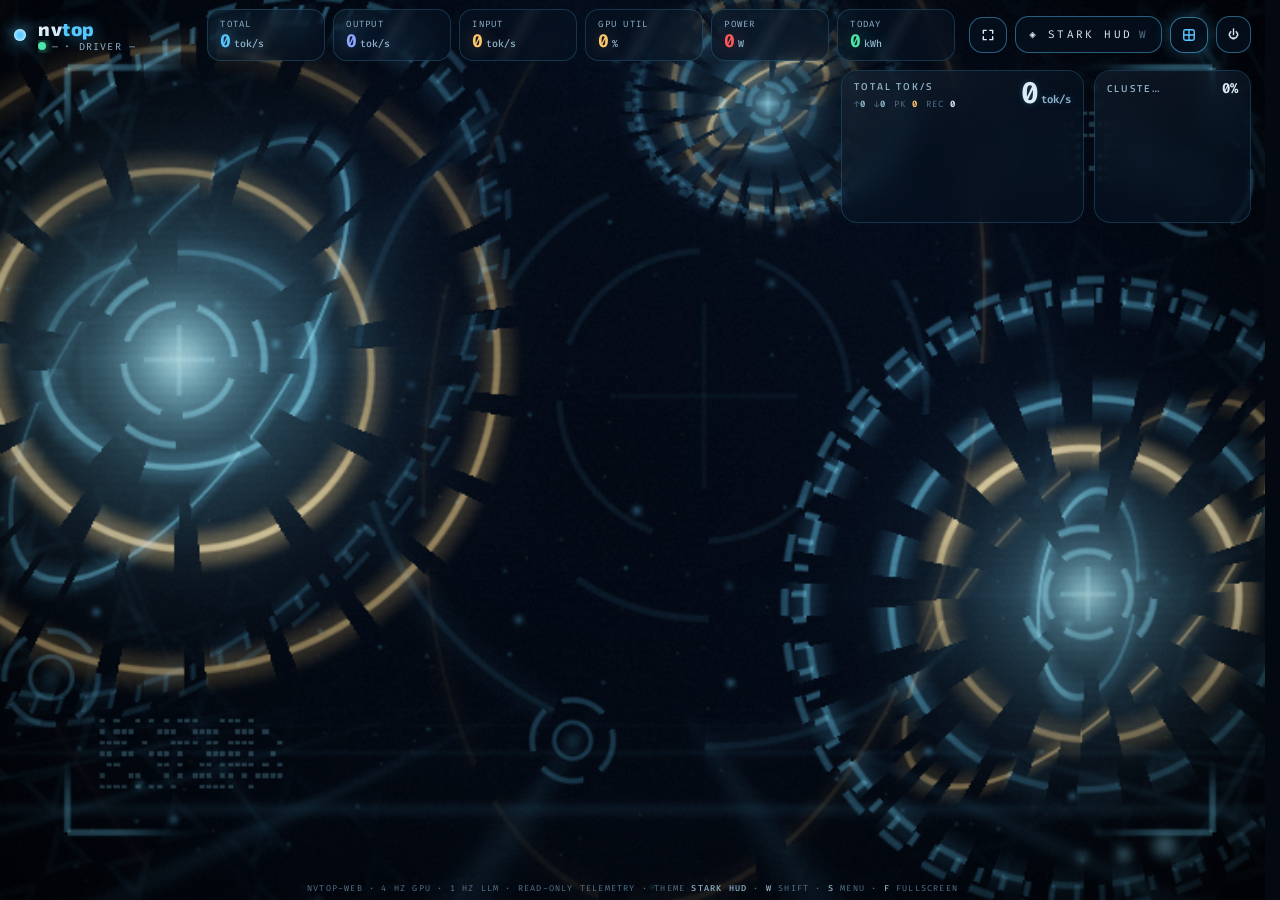
==== static/index.html @ 11453343 "nvtop-web v2.1.1 — animated GPU + LLM telemetry dashboard Fit layout (viewport grid, container-query" ====
<!doctype html>
<html lang="en">
<head>
<meta charset="utf-8" />
<meta name="viewport" content="width=device-width, initial-scale=1, viewport-fit=cover" />
<meta name="theme-color" content="#030811" />
<meta name="mobile-web-app-capable" content="yes" />
<link rel="manifest" href="/static/manifest.webmanifest" crossorigin="use-credentials" />
<title>nvtop</title>
<link rel="icon" href="data:image/svg+xml,<svg xmlns='http://www.w3.org/2000/svg' viewBox='0 0 100 100'><text y='.9em' font-size='90'>◈</text></svg>">
<link rel="preconnect" href="https://fonts.googleapis.com">
<link rel="preconnect" href="https://fonts.gstatic.com" crossorigin>
<link href="https://fonts.googleapis.com/css2?family=JetBrains+Mono:wght@400;500;700&family=Inter:wght@400;500;700;800&display=swap" rel="stylesheet">
<style>
:root{
  color-scheme:dark;
  --accent:#57c8ff;
  --accent2:#ffc96b;
  --accent-rgb:87,200,255;
  --accent2-rgb:255,201,107;
  --void:#030811;
  --panel:rgba(8,16,30,.55);
  --line:rgba(255,255,255,.08);
  --line-strong:rgba(255,255,255,.18);
  --text:#e8f2fa;
  --muted:#8a99a8;
  --faint:#51606e;
  --good:#48f5a7;
  --good-rgb:72,245,167;
  --warn:#ffb84d;
  --warn-rgb:255,184,77;
  --crit:#ff4d68;
  --crit-rgb:255,77,104;
  --info:#57c8ff;
  --info-rgb:87,200,255;
  --radius:16px;
  --glow:1;
  --font-display:'Inter',system-ui,sans-serif;
  --font-head:'Inter',system-ui,sans-serif;
  --font-mono:'JetBrains Mono',ui-monospace,Menlo,Consolas,monospace;
  --mono:var(--font-mono);
  --sans:var(--font-head);
}
*{box-sizing:border-box}
html{scrollbar-gutter:stable}
html,body{margin:0;padding:0;background:var(--void);color:var(--text);font-family:var(--sans);min-height:100vh}
body{overflow-x:hidden;transition:background-color .8s ease}
/* ── wallpaper engine layers ── */
#wp-a,#wp-b{position:fixed;inset:0;width:100vw;height:100vh;z-index:0;opacity:0;transition:opacity 1.15s ease;background:var(--void)}
.vig{position:fixed;inset:0;z-index:1;pointer-events:none;
  background:radial-gradient(ellipse at 50% 38%,transparent 30%,rgba(0,0,0,.28) 78%,rgba(0,0,0,.55) 100%)}
body.theme-light .vig{background:radial-gradient(ellipse at 50% 38%,transparent 40%,rgba(255,255,255,.12) 80%,rgba(190,205,212,.30) 100%)}
#shift-sweep{position:fixed;inset:0;z-index:90;pointer-events:none;opacity:0;
  background:linear-gradient(100deg,transparent 20%,rgba(var(--accent-rgb),.16) 46%,rgba(var(--accent2-rgb),.20) 52%,transparent 78%);
  transform:translateX(-100%)}
#shift-sweep.go{animation:sweep .95s cubic-bezier(.6,.05,.25,1) both}
@keyframes sweep{from{opacity:1;transform:translateX(-100%)}to{opacity:1;transform:translateX(100%)}}
#wp-toast{position:fixed;left:50%;top:38%;transform:translate(-50%,-50%);z-index:95;pointer-events:none;
  text-align:center;opacity:0;font-family:var(--font-display)}
#wp-toast .t1{font-size:clamp(28px,4.6vw,58px);font-weight:800;letter-spacing:.18em;color:var(--text);
  text-shadow:0 0 30px rgba(var(--accent-rgb),calc(.75*var(--glow))),0 0 4px rgba(var(--accent-rgb),.9)}
#wp-toast .t2{font-family:var(--font-mono);font-size:12px;letter-spacing:.5em;color:var(--muted);margin-top:8px;text-transform:uppercase}
#wp-toast.show{animation:toastin 1.9s cubic-bezier(.2,.8,.25,1) both}
@keyframes toastin{0%{opacity:0;transform:translate(-50%,-50%) scale(.9);filter:blur(8px)}
  12%{opacity:1;transform:translate(-50%,-50%) scale(1.02);filter:blur(0)}
  22%{transform:translate(-50%,-50%) scale(1)}78%{opacity:1}100%{opacity:0;filter:blur(6px)}}

/* ── event ticker ── */
#ev-feed{position:fixed;right:max(14px,env(safe-area-inset-right));bottom:44px;z-index:94;width:min(370px,calc(100vw - 28px));display:flex;flex-direction:column;gap:8px;pointer-events:none}
.ev{display:flex;align-items:baseline;gap:10px;padding:9px 12px;border-radius:calc(var(--radius)*.6);
  background:linear-gradient(rgba(0,0,0,.30),rgba(0,0,0,.30)),var(--panel);border:1px solid var(--line);border-left:3px solid var(--info);
  backdrop-filter:blur(18px) saturate(1.25);font-family:var(--font-mono);font-size:11px;
  letter-spacing:.05em;color:var(--text);box-shadow:0 10px 30px rgba(0,0,0,.35);
  opacity:0;transform:translateX(30px)}
body.theme-light .ev{background:var(--panel)}
.ev.in{opacity:1;transform:none;transition:opacity .3s ease,transform .38s cubic-bezier(.2,.9,.3,1.12)}
.ev.out{opacity:0;transform:translateY(-8px);transition:opacity .45s ease,transform .45s ease}
.ev .ic{flex:none;width:15px;text-align:center}
.ev .tx{flex:1;min-width:0;overflow:hidden;text-overflow:ellipsis;white-space:nowrap}
.ev .ts{flex:none;color:var(--faint);font-size:9px;letter-spacing:.1em}
.ev.good{border-left-color:var(--good)} .ev.good .ic{color:var(--good)}
.ev.info{border-left-color:var(--info)} .ev.info .ic{color:var(--info)}
.ev.warn{border-left-color:var(--warn)} .ev.warn .ic{color:var(--warn)}
.ev.crit{border-left-color:var(--crit);animation:evcrit .9s ease-in-out 2} .ev.crit .ic{color:var(--crit)}
@keyframes evcrit{0%,100%{box-shadow:0 10px 30px rgba(0,0,0,.35)}50%{box-shadow:0 10px 30px rgba(0,0,0,.35),0 0 26px rgba(var(--crit-rgb),.45)}}
@media(max-width:760px){#ev-feed{display:none}}

/* ── theme menu ── */
#theme-menu{position:fixed;top:64px;right:max(14px,env(safe-area-inset-right));z-index:96;width:min(320px,calc(100vw - 24px));max-height:72vh;overflow:auto;
  background:var(--panel);border:1px solid var(--line-strong);border-radius:var(--radius);
  backdrop-filter:blur(22px) saturate(1.3);padding:12px;display:none;
  box-shadow:0 20px 60px rgba(0,0,0,.5),0 0 40px rgba(var(--accent-rgb),calc(.12*var(--glow)))}
#theme-menu.open{display:block;animation:menuin .28s cubic-bezier(.2,.9,.3,1.15) both}
@keyframes menuin{from{opacity:0;transform:translateY(-10px) scale(.97)}to{opacity:1;transform:none}}
#theme-menu .tm-title{font-family:var(--font-mono);font-size:10px;letter-spacing:.4em;color:var(--muted);
  text-transform:uppercase;padding:4px 8px 10px;border-bottom:1px solid var(--line);margin-bottom:8px}
.tm-item{display:flex;align-items:center;gap:12px;padding:9px 10px;border-radius:calc(var(--radius)*.6);
  cursor:pointer;border:1px solid transparent;transition:all .2s}
.tm-item:hover{background:rgba(var(--accent-rgb),.08);border-color:var(--line)}
.tm-item.on{background:rgba(var(--accent-rgb),.13);border-color:rgba(var(--accent-rgb),.4)}
.tm-item .sw{width:22px;height:22px;border-radius:6px;flex:none;box-shadow:0 0 12px currentColor;border:1px solid rgba(255,255,255,.25)}
.tm-item .nm{font-family:var(--font-head);font-weight:700;font-size:13px;letter-spacing:.06em}
.tm-item .tg{font-family:var(--font-mono);font-size:9px;color:var(--muted);letter-spacing:.08em;margin-top:2px;text-transform:uppercase}
.tm-item .key{margin-left:auto;font-family:var(--font-mono);font-size:9px;color:var(--faint)}

.wrap{position:relative;z-index:5;max-width:1640px;margin:0 auto;
  padding:16px max(clamp(10px,2.4vw,26px),env(safe-area-inset-right)) 64px max(clamp(10px,2.4vw,26px),env(safe-area-inset-left))}
/* Header is a 3-column grid, never a wrapping flex row: the brand column
   absorbs all slack (its hostline ellipsizes) so the KPI tiles and buttons
   stay on one line no matter how wide the live values get. */
header.top{display:grid;grid-template-columns:minmax(0,1fr) auto auto;grid-template-areas:"brand kpis btns";
  align-items:center;gap:10px 14px;margin-bottom:14px}
.brand{grid-area:brand;display:flex;align-items:center;gap:12px;min-width:0}
.brand .dot{width:12px;height:12px;border-radius:50%;background:var(--accent);box-shadow:0 0 18px var(--accent),0 0 4px #fff inset;animation:pulse 1.6s infinite;flex:none}
@keyframes pulse{0%,100%{transform:scale(1);opacity:1}50%{transform:scale(1.25);opacity:.7}}
.brand h1{margin:0;font-size:19px;letter-spacing:.5px;font-weight:800;font-family:var(--font-display);white-space:nowrap}
.brand h1 span{color:var(--accent);text-shadow:0 0 16px rgba(var(--accent-rgb),calc(.6*var(--glow)))}
.brand h1 .hostname{color:var(--text);text-shadow:none;font-weight:800}
.brand h1 .hostname:not(:empty)::before{content:" · "}
/* Hostline segments are flex items in a one-line-high wrapping row: when the
   brand column gets tight, trailing segments wrap out of view whole instead
   of an ellipsis chopping the timestamp mid-digit. */
.brand .sub{font-family:var(--mono);font-size:10px;color:var(--muted);letter-spacing:1.2px;text-transform:uppercase;
  display:flex;flex-wrap:wrap;align-items:center;column-gap:5px;line-height:1.3;max-height:1.3em;overflow:hidden}
.brand .sub .live-dot{margin-right:1px}
#hostline{display:contents}
#hostline span{flex:none;white-space:nowrap}
.hdr-btns{grid-area:btns;display:flex;align-items:center;gap:8px}
.kpis{grid-area:kpis;display:flex;gap:8px;flex-wrap:wrap;justify-content:flex-end;min-width:0}
.kpi{
  background:var(--panel);border:1px solid var(--line);border-radius:calc(var(--radius)*.85);padding:8px 12px;flex:none;
  backdrop-filter:blur(14px);position:relative;overflow:hidden;
  transition:background-color .7s,border-color .7s
}
.kpi::after{content:"";position:absolute;inset:0;background:linear-gradient(120deg,transparent 40%,rgba(255,255,255,.05) 50%,transparent 60%);
  animation:shine 5s linear infinite;will-change:transform;pointer-events:none}
@keyframes shine{from{transform:translate3d(100%,0,0)}to{transform:translate3d(-100%,0,0)}}
.kpi .lbl{font-family:var(--mono);font-size:9px;letter-spacing:1.3px;color:var(--muted);text-transform:uppercase;white-space:nowrap}
.kpi .val{font-family:var(--mono);font-size:18px;font-weight:700;line-height:1.1;margin-top:2px;transition:color .7s;
  white-space:nowrap;font-variant-numeric:tabular-nums;transform-origin:left center}
/* Invisible sizer holding the widest value fmt() can emit ("888.8" + unit):
   the tile's width comes from it, so live digits never resize the tile. */
.kpi .val.sz{visibility:hidden;height:0;margin:0;overflow:hidden;padding-right:4px;pointer-events:none}
.kpi .unit{font-size:10px;color:var(--muted);margin-left:3px;font-weight:500}
.kpi.c-accent .val{color:var(--accent);text-shadow:0 0 18px rgba(var(--accent-rgb),calc(.4*var(--glow)))}
.kpi.c-accent2 .val{color:var(--accent2);text-shadow:0 0 18px rgba(var(--accent2-rgb),calc(.4*var(--glow)))}
.kpi.c-info .val{color:var(--info);text-shadow:0 0 18px rgba(var(--info-rgb),calc(.35*var(--glow)))}
.kpi.c-warn .val{color:var(--warn);text-shadow:0 0 18px rgba(var(--warn-rgb),calc(.35*var(--glow)))}
.kpi.c-crit .val{color:var(--crit);text-shadow:0 0 18px rgba(var(--crit-rgb),calc(.35*var(--glow)))}
.kpi.c-good .val{color:var(--good);text-shadow:0 0 18px rgba(var(--good-rgb),calc(.35*var(--glow)))}
.kpi.bump .val{animation:bump .45s cubic-bezier(.2,.9,.3,1.4)}
@keyframes bump{0%{transform:scale(1)}35%{transform:scale(1.06)}100%{transform:scale(1)}}

.btn{
  font-family:var(--font-mono);font-size:11px;letter-spacing:.22em;text-transform:uppercase;
  color:var(--text);background:var(--panel);border:1px solid var(--line-strong);border-radius:calc(var(--radius)*.85);
  padding:10px 13px;cursor:pointer;backdrop-filter:blur(14px);transition:all .25s;user-select:none;white-space:nowrap;
  touch-action:manipulation;-webkit-tap-highlight-color:transparent
}
.btn:hover{border-color:rgba(var(--accent-rgb),.6);color:var(--accent);
  box-shadow:0 0 24px rgba(var(--accent-rgb),calc(.25*var(--glow)));transform:translateY(-1px)}
.btn:active{transform:scale(.97)}
.btn .k{color:var(--faint);margin-left:6px}
.btn.icon{padding:10px 11px;letter-spacing:0}
.btn.icon svg{display:block}
.btn.on{color:var(--accent);border-color:rgba(var(--accent-rgb),.55);box-shadow:0 0 18px rgba(var(--accent-rgb),calc(.3*var(--glow)))}

.panel{background:var(--panel);border:1px solid var(--line);border-radius:var(--radius);backdrop-filter:blur(14px);position:relative;overflow:hidden;
  transition:background-color .7s,border-color .7s,border-radius .5s}
.panel::before{content:"";position:absolute;inset:0;border-radius:var(--radius);pointer-events:none;background:linear-gradient(160deg,rgba(255,255,255,.04),transparent 50%)}

.section-title{display:flex;align-items:center;gap:9px;font-family:var(--font-head);font-size:10px;letter-spacing:2px;color:var(--muted);text-transform:uppercase;margin:0 0 8px 0;font-weight:600}
.section-title::before{content:"";width:6px;height:6px;border-radius:50%;background:var(--accent);box-shadow:0 0 10px var(--accent)}
/* flow mode: the deck is transparent to layout (charts, title, models stack as before) */
.deck{display:contents}

.models-grid{display:grid;grid-template-columns:repeat(auto-fit,minmax(min(380px,100%),1fr));gap:12px;margin-bottom:14px}
.models-grid:not(.ready){min-height:300px}
.model-card{padding:13px 15px 11px;position:relative;transition:transform .25s ease}
.model-card:hover{transform:translateY(-2px)}
.model-card .head{display:flex;align-items:flex-start;justify-content:space-between;gap:10px}
.model-card .ident{display:flex;gap:10px;align-items:center;min-width:0}
.model-card .crest{flex:none;width:38px;height:38px;border-radius:calc(var(--radius)*.7);display:flex;align-items:center;justify-content:center;
  font-family:var(--font-display);font-weight:800;font-size:19px;color:var(--accent);
  background:radial-gradient(circle at 32% 28%,rgba(var(--accent-rgb),.30),rgba(var(--accent-rgb),.05) 72%);
  border:1px solid rgba(var(--accent-rgb),.45);text-shadow:0 0 10px rgba(var(--accent-rgb),.9);
  box-shadow:0 0 20px rgba(var(--accent-rgb),calc(.25*var(--glow))),inset 0 0 14px rgba(var(--accent-rgb),.12)}
.model-card.healthy .crest{animation:crestbreathe 3.4s ease-in-out infinite}
@keyframes crestbreathe{0%,100%{box-shadow:0 0 14px rgba(var(--accent-rgb),calc(.18*var(--glow))),inset 0 0 12px rgba(var(--accent-rgb),.10)}
  50%{box-shadow:0 0 26px rgba(var(--accent-rgb),calc(.4*var(--glow))),inset 0 0 18px rgba(var(--accent-rgb),.2)}}
.model-card .ident-tx{min-width:0}
.model-card .name{font-weight:800;font-size:15.5px;font-family:var(--font-head);line-height:1.15;overflow:hidden;text-overflow:ellipsis;white-space:nowrap}
.model-card .lineage{font-family:var(--mono);font-size:9.5px;color:var(--muted);letter-spacing:.8px;margin-top:3px;text-transform:uppercase;
  overflow:hidden;text-overflow:ellipsis;white-space:nowrap}
.model-card .lineage b{color:var(--accent);font-weight:700}
.model-card .lineage i{color:var(--faint);font-style:normal}
.model-card .head-right{display:flex;flex-direction:column;align-items:flex-end;gap:6px;flex:0 1 auto;min-width:0;max-width:55%}
.model-card .status{display:flex;align-items:center;gap:6px;font-family:var(--mono);font-size:10px;letter-spacing:1.2px;text-transform:uppercase}
.model-card .status .blip{width:8px;height:8px;border-radius:50%;background:var(--crit);box-shadow:0 0 8px var(--crit)}
.model-card.healthy .status .blip{background:var(--good);box-shadow:0 0 10px var(--good);animation:pulse 1.4s infinite}
.engine-badge{font-family:var(--mono);font-size:9px;letter-spacing:1px;padding:3px 9px;border-radius:999px;white-space:nowrap;
  max-width:100%;overflow:hidden;text-overflow:ellipsis;
  color:var(--accent2);border:1px solid rgba(var(--accent2-rgb),.4);background:rgba(var(--accent2-rgb),.07);text-transform:uppercase}
.model-card .role{font-family:var(--mono);font-size:9.5px;color:var(--muted);letter-spacing:1px;text-transform:uppercase;margin:5px 0 7px}
.model-card .meta{display:contents}
.model-card .blurb{font-size:11px;line-height:1.45;color:var(--text);opacity:.85;font-style:italic;margin:0 0 8px;
  border-left:2px solid rgba(var(--accent-rgb),.4);padding-left:10px}
.model-card .blurb .src{display:-webkit-box;-webkit-line-clamp:2;-webkit-box-orient:vertical;overflow:hidden;
  color:var(--muted);font-style:normal;font-size:10.5px;line-height:1.4;margin-top:3px}
.model-card .served{font-family:var(--mono);font-size:10.5px;color:var(--muted);margin-bottom:7px;display:flex;flex-wrap:wrap;gap:5px}
.model-card .served .tag{padding:2px 7px;border-radius:calc(var(--radius)*.4);background:rgba(255,255,255,.05);border:1px solid var(--line)}
.specs{display:grid;grid-template-columns:repeat(auto-fill,minmax(92px,1fr));gap:6px;margin-bottom:8px}
.spec{background:rgba(255,255,255,.03);border:1px solid var(--line);border-radius:calc(var(--radius)*.5);padding:7px 9px 6px;min-width:0;
  position:relative;overflow:hidden;transition:border-color .5s}
body.theme-light .spec{background:rgba(255,255,255,.4)}
.spec::after{content:"";position:absolute;inset:0;background:linear-gradient(115deg,transparent 42%,rgba(var(--accent-rgb),.06) 50%,transparent 58%);
  animation:shine 7s linear infinite;will-change:transform;pointer-events:none}
.spec .v{font-family:var(--mono);font-size:13px;font-weight:700;color:var(--text);white-space:nowrap;overflow:hidden;text-overflow:ellipsis}
.spec .v b{color:var(--accent);font-weight:700;text-shadow:0 0 12px rgba(var(--accent-rgb),calc(.4*var(--glow)))}
.spec .l{font-family:var(--mono);font-size:8.5px;color:var(--muted);letter-spacing:1px;text-transform:uppercase;margin-top:2px;
  white-space:nowrap;overflow:hidden;text-overflow:ellipsis}
.spec.live{border-color:rgba(var(--accent-rgb),.22)}
.spec.live .v{color:var(--accent)}
.model-card .stats{display:grid;grid-template-columns:repeat(6,minmax(0,1fr));gap:6px}
.model-card .stat .v{font-family:var(--mono);font-size:15px;font-weight:700;white-space:nowrap;overflow:hidden;text-overflow:ellipsis}
.model-card .stat .l{font-family:var(--mono);font-size:8px;color:var(--muted);letter-spacing:1px;text-transform:uppercase;white-space:nowrap;overflow:hidden;text-overflow:ellipsis}
.model-card .spark{margin-top:8px;height:28px;display:block;width:100%}
.model-card .accent-bar{position:absolute;left:0;top:0;bottom:0;width:4px;border-radius:var(--radius) 0 0 var(--radius);
  background:linear-gradient(180deg,var(--accent),var(--accent2),var(--accent));background-size:100% 250%;animation:accflow 7s linear infinite}
@keyframes accflow{0%{background-position:0 0}100%{background-position:0 250%}}
.model-card.sniffed .status .blip{background:var(--info);box-shadow:0 0 10px var(--info);animation:pulse 2s infinite}
.model-card.sniffed.loading .status .blip{background:var(--warn);box-shadow:0 0 10px var(--warn);animation:pulse .8s infinite}
.model-card.sniffed.boot-failed .status .blip{background:var(--crit);box-shadow:0 0 10px var(--crit);animation:none}
.model-card.sniffed.boot-failed .status{color:var(--crit)}
.model-card.sniffed.boot-ready .status .blip{background:var(--good);box-shadow:0 0 10px var(--good);animation:pulse 1.4s infinite}
.model-card.sniffed .crest{color:var(--info);border-color:rgba(var(--info-rgb),.45);
  background:radial-gradient(circle at 32% 28%,rgba(var(--info-rgb),.28),rgba(var(--info-rgb),.05) 72%);
  text-shadow:0 0 10px rgba(var(--info-rgb),.9);
  box-shadow:0 0 18px rgba(var(--info-rgb),calc(.22*var(--glow))),inset 0 0 12px rgba(var(--info-rgb),.12)}
.model-card.sniffed .accent-bar{background:linear-gradient(180deg,var(--info),var(--accent),var(--info));background-size:100% 250%;animation:accflow 7s linear infinite}
.model-card.sniffed .engine-badge{color:var(--info);border-color:rgba(var(--info-rgb),.4);background:rgba(var(--info-rgb),.07)}
/* ── model-load progress ── */
.loadprog{margin:2px 0 10px;padding:10px 12px;background:rgba(var(--warn-rgb),.05);
  border:1px solid rgba(var(--warn-rgb),.22);border-radius:calc(var(--radius)*.5)}
.loadprog .stages{display:flex;gap:6px;margin-bottom:9px}
.loadprog .stage{flex:1;text-align:center;font-family:var(--mono);font-size:8.5px;letter-spacing:1.2px;
  text-transform:uppercase;color:var(--faint);padding-top:5px;border-top:2px solid var(--line);
  transition:color .4s,border-color .4s}
.loadprog .stage.done{color:var(--good);border-top-color:var(--good)}
.loadprog .stage.on{color:var(--warn);border-top-color:var(--warn);animation:pulse 1.3s infinite}
.loadprog .bar-row{display:flex;align-items:center;gap:10px;margin-bottom:7px}
.loadprog .track{position:relative;flex:1;height:12px;background:rgba(255,255,255,.05);border-radius:7px;overflow:hidden;border:1px solid var(--line)}
body.theme-light .loadprog .track{background:rgba(0,0,0,.06)}
.loadprog .fill{position:absolute;left:0;top:0;bottom:0;width:0%;border-radius:7px;
  transition:width .8s cubic-bezier(.25,.8,.25,1);background:linear-gradient(90deg,var(--warn),var(--accent2))}
.loadprog .fill::after{content:"";position:absolute;inset:0;background:linear-gradient(90deg,transparent,rgba(255,255,255,.4),transparent);
  animation:slide 1.6s linear infinite;will-change:transform}
.loadprog .fill.indet{width:35%;animation:indet 1.6s ease-in-out infinite}
@keyframes indet{0%{left:0}50%{left:65%}100%{left:0}}
.loadprog .pct{font-family:var(--mono);font-weight:800;font-size:17px;color:var(--warn);min-width:48px;
  text-align:right;text-shadow:0 0 12px rgba(var(--warn-rgb),calc(.5*var(--glow)))}
.loadprog .detail{font-family:var(--mono);font-size:10px;color:var(--muted);letter-spacing:.8px;text-transform:uppercase;margin-bottom:8px}
.loadprog .specs{margin-bottom:0}
/* ── launch sequence ── */
.lp-top{display:flex;align-items:baseline;gap:10px;margin-bottom:8px;min-width:0}
.lp-clock{flex:none;font-family:var(--mono);display:flex;align-items:baseline;gap:8px}
.lp-clock .tp{font-size:17px;font-weight:800;color:var(--warn);letter-spacing:.5px;font-variant-numeric:tabular-nums;text-shadow:0 0 12px rgba(var(--warn-rgb),calc(.5*var(--glow)))}
.lp-clock .eta{font-size:9.5px;color:var(--muted);letter-spacing:1px;text-transform:uppercase;white-space:nowrap}
.model-card.boot-ready .lp-clock .tp{color:var(--good);text-shadow:0 0 12px rgba(var(--good-rgb),calc(.5*var(--glow)))}
.model-card.boot-failed .lp-clock .tp{color:var(--crit);text-shadow:0 0 12px rgba(var(--crit-rgb),calc(.5*var(--glow)))}
.lp-plan{display:flex;flex-wrap:wrap;gap:4px;min-width:0;justify-content:flex-end;flex:1 1 auto;overflow:hidden;max-height:3.4em}
.lp-plan span{font-family:var(--mono);font-size:8.5px;letter-spacing:.8px;text-transform:uppercase;color:var(--muted);padding:2px 7px;border-radius:999px;border:1px solid var(--line);background:rgba(255,255,255,.03);white-space:nowrap}
.lp-plan span b{color:var(--accent2);font-weight:700}
.lp-plan span i{font-style:normal;color:var(--faint);text-transform:none}
.loadprog .stage{position:relative;overflow:hidden}
.loadprog .stage .sn{letter-spacing:1.2px}
.loadprog .stage .sd{font-size:9.5px;color:var(--text);letter-spacing:.3px;margin-top:3px;text-transform:none;font-weight:700;font-variant-numeric:tabular-nums}
.loadprog .stage .sd i{font-style:normal;color:var(--faint);font-weight:500;margin-left:5px;font-size:8.5px}
.loadprog .stage.done .sd{color:var(--good)}
.loadprog .stage.on .sd{color:var(--warn)}
.loadprog .stage.on::before{content:"";position:absolute;left:0;top:-2px;height:2px;width:var(--p,0%);background:var(--accent2);box-shadow:0 0 8px var(--accent2);transition:width .8s ease}
.loadprog .stage.fail{color:var(--crit);border-top-color:var(--crit);animation:none}
.loadprog .stage.fail .sd{color:var(--crit)}
.model-card.boot-failed .loadprog{border-color:rgba(var(--crit-rgb),.4);background:rgba(var(--crit-rgb),.05)}
.model-card.boot-failed .loadprog .fill{background:linear-gradient(90deg,var(--crit),var(--crit))}
.model-card.boot-failed .loadprog .pct{color:var(--crit)}
.model-card.boot-failed .loadprog .detail{color:var(--crit);text-transform:none;letter-spacing:0;font-size:10.5px}
.model-card.boot-ready .loadprog{border-color:rgba(var(--good-rgb),.35);background:rgba(var(--good-rgb),.05)}
.model-card.boot-ready .loadprog .fill{background:linear-gradient(90deg,var(--good),var(--accent))}
.model-card.boot-ready .loadprog .pct{color:var(--good)}
.lp-ranks{display:grid;grid-template-columns:repeat(2,minmax(0,1fr));gap:4px 14px;margin:0 0 8px;font-family:var(--mono)}
.lp-ranks:empty{display:none}
.lp-ranks .rk{display:flex;align-items:center;gap:7px;font-size:9.5px}
.lp-ranks .rn{color:var(--muted);letter-spacing:1px;flex:none;width:18px}
.lp-ranks .rt{flex:1;height:6px;border-radius:4px;background:rgba(255,255,255,.06);border:1px solid var(--line);overflow:hidden;position:relative}
.lp-ranks .rf{position:absolute;left:0;top:0;bottom:0;background:linear-gradient(90deg,var(--info),var(--accent2));transition:width .6s ease;border-radius:4px}
.lp-ranks .rv{flex:none;color:var(--text);font-weight:700;font-variant-numeric:tabular-nums}
.lp-ranks .rv i{font-style:normal;color:var(--faint);font-weight:500}
.lp-warm{display:flex;flex-wrap:wrap;gap:4px 6px;margin:0 0 8px}
.lp-warm:empty{display:none}
.lp-warm .wk{display:inline-flex;align-items:center;gap:5px;font-family:var(--mono);font-size:9px;letter-spacing:.6px;color:var(--faint);padding:2px 8px 2px 6px;border-radius:999px;border:1px solid var(--line);white-space:nowrap}
.lp-warm .wk em{font-style:normal;width:10px;text-align:center}
.lp-warm .wk.ok{color:var(--text);border-color:rgba(var(--good-rgb),.35)} .lp-warm .wk.ok em{color:var(--good)}
.lp-warm .wk.on{color:var(--warn);border-color:rgba(var(--warn-rgb),.4)} .lp-warm .wk.on em{animation:spin 1.1s linear infinite;display:inline-block}
.lp-warm .wk.warn{color:var(--warn)} .lp-warm .wk.err{color:var(--crit);border-color:rgba(var(--crit-rgb),.4)}
@keyframes spin{to{transform:rotate(360deg)}}
.lp-log{margin-top:8px;font-family:var(--mono);font-size:9.5px;line-height:1.5;border-top:1px solid var(--line);padding-top:6px}
.lp-log:empty{display:none}
.lp-log .ln{display:flex;gap:8px;min-width:0;color:var(--muted)}
.lp-log .lt{flex:none;color:var(--faint)}
.lp-log .lv{flex:none;width:30px;color:var(--faint);letter-spacing:.5px}
.lp-log .lg{flex:none;color:var(--faint);max-width:110px;overflow:hidden;text-overflow:ellipsis}
.lp-log .lm{flex:1;min-width:0;overflow:hidden;text-overflow:ellipsis;white-space:nowrap;color:var(--text);opacity:.85}
.lp-log .ln.WARNING .lv{color:var(--warn)} .lp-log .ln.ERROR .lv,.lp-log .ln.CRITICAL .lv{color:var(--crit)} .lp-log .ln.ERROR .lm{color:var(--crit);opacity:1}
.lp-log .ln:last-child .lm{opacity:1}
.gpu-grid:not(.ready){min-height:420px}
.gpu-grid{display:grid;grid-template-columns:repeat(auto-fit,minmax(min(720px,100%),1fr));gap:12px}
/* ── GPU card ──
   .gc is one grid: id / tags / gauges / meters / procs placed by named areas, so
   container queries can re-arrange the card without touching the DOM. Every
   size inside is em off --fs; --sp is the speedo height (thermo = 1.12×). */
.gpu-card{padding:0;display:block;content-visibility:auto;contain-intrinsic-size:auto 380px}
.gc{--fs:11px;--pad:12px;--gap:10px;--sp:13em;--headH:2.6em;
  font-size:var(--fs);height:100%;padding:var(--pad) calc(var(--pad) + 2px);min-height:0;position:relative;
  display:grid;gap:var(--gap) calc(var(--gap)*1.4);
  grid-template-columns:auto minmax(0,1fr);grid-template-rows:auto minmax(0,1fr) auto;
  grid-template-areas:"id tags" "gauges right" "procs procs"}
.gc .head{display:contents}
.gpu-id{grid-area:id;display:flex;align-items:center;gap:.8em;min-width:0;min-height:var(--headH)}
.gpu-id .num{font-family:var(--font-display);font-size:2.2em;font-weight:800;color:var(--accent);text-shadow:0 0 18px rgba(var(--accent-rgb),calc(.4*var(--glow)));line-height:1}
.gpu-id .meta{display:flex;flex-direction:column;gap:.15em;min-width:0}
.gpu-id .name{font-weight:700;font-size:1.15em;font-family:var(--font-head);white-space:nowrap;overflow:hidden;text-overflow:ellipsis}
.gpu-id .sub{font-family:var(--mono);font-size:.8em;color:var(--muted);letter-spacing:.5px;text-transform:uppercase;overflow:hidden;text-overflow:ellipsis;white-space:nowrap}
.gc .tags{grid-area:tags;display:flex;align-items:center;align-self:center;justify-content:safe flex-end;gap:.35em .45em;min-width:0;overflow:hidden;flex-wrap:wrap}
/* in the tall layout the tags share the auto column with the gauges: width:0 + min-width:100% keeps
   the wrapped chip row from inflating that column (it lays out at the track width instead) */
.gc .tags>*{flex:none}
@media(max-width:980px){
  body:not(.fit) .gc{grid-template-columns:minmax(0,1fr);grid-template-rows:auto auto auto auto auto;grid-template-areas:"id" "tags" "gauges" "right" "procs"}
  body:not(.fit) .gc .tags{justify-content:center}
}

/* ── util speedo gauge ── */
.gauges{grid-area:gauges;display:flex;align-items:center;justify-content:center;gap:.5em;min-width:0;align-self:center}
.speedo{position:relative;flex:none;height:var(--sp);aspect-ratio:220/156}
.speedo svg{width:100%;height:100%;display:block;overflow:visible}
.speedo .sp-track{fill:none;stroke:rgba(255,255,255,.07);stroke-width:10;stroke-linecap:round}
body.theme-light .speedo .sp-track{stroke:rgba(0,0,0,.09)}
.speedo .sp-danger{fill:none;stroke:rgba(var(--crit-rgb),.30);stroke-width:10;stroke-linecap:round}
.speedo .sp-fill{fill:none;stroke-width:10;stroke-linecap:round;
  filter:drop-shadow(0 0 8px rgba(var(--accent-rgb),calc(.45*var(--glow))));
  transition:stroke-dashoffset .25s cubic-bezier(.25,.8,.25,1),stroke .4s}
.speedo .stick{stroke:var(--faint);stroke-width:1.1}
.speedo .stick.maj{stroke:var(--muted);stroke-width:1.6}
.speedo .slab{fill:var(--muted);font-family:var(--mono);font-size:8px;letter-spacing:.5px}
.speedo .sp-needle{fill:var(--text);filter:drop-shadow(0 0 6px rgba(var(--accent-rgb),calc(.6*var(--glow))));
  transform-box:view-box;transform-origin:110px 92px;transition:transform .28s cubic-bezier(.3,.9,.4,1.15)}
.speedo .sp-hub{fill:var(--accent);stroke:rgba(255,255,255,.5);stroke-width:1.5;filter:drop-shadow(0 0 8px rgba(var(--accent-rgb),.8));transition:fill .4s}
.speedo .sp-tip{fill:#fff;filter:drop-shadow(0 0 7px rgba(var(--accent-rgb),.9))}
.speedo .sp-peak{stroke:var(--accent2);stroke-width:2;opacity:.85;transform-box:view-box;transform-origin:110px 92px;transition:transform .4s}
.speedo .sp-big{fill:var(--text);font-family:var(--mono);font-size:27px;font-weight:800;letter-spacing:-1px;transition:fill .4s}
.speedo .sp-lbl{fill:var(--muted);font-family:var(--mono);font-size:8px;letter-spacing:2.5px;text-transform:uppercase}
.speedo.hotu .sp-big{fill:var(--warn)}
.speedo.critu .sp-big{fill:var(--crit)}
.speedo.critu .sp-hub{fill:var(--crit)}

/* ── thermometer ── */
.thermo{position:relative;flex:none;text-align:center;display:flex;flex-direction:column;align-items:center}
.thermo svg{height:calc(var(--sp)*1.12);aspect-ratio:62/206;width:auto;display:block;overflow:visible;transition:filter .8s}
.thermo .glass{fill:rgba(255,255,255,.04);stroke:var(--line-strong);stroke-width:1.2}
body.theme-light .thermo .glass{fill:rgba(0,0,0,.05)}
.thermo .merc,.thermo .mercclip{transition:y .7s cubic-bezier(.3,.9,.35,1),height .7s cubic-bezier(.3,.9,.35,1)}
.thermo .merc{filter:drop-shadow(0 0 5px rgba(var(--good-rgb),calc(.5*var(--glow))))}
.thermo.warm .merc{filter:drop-shadow(0 0 5px rgba(var(--warn-rgb),calc(.35*var(--glow))))}
.thermo.hot .merc{filter:drop-shadow(0 0 7px rgba(var(--warn-rgb),calc(.6*var(--glow))))}
.thermo.fire .merc{filter:drop-shadow(0 0 9px rgba(var(--crit-rgb),calc(.75*var(--glow))))}
.thermo .bulb{transition:fill .8s}
.thermo .meniscus{fill:rgba(255,255,255,.5);transition:cy .7s cubic-bezier(.3,.9,.35,1)}
.thermo .tick{stroke:var(--faint);stroke-width:1;opacity:.8}
.thermo .tick.maj{stroke:var(--muted);stroke-width:1.2}
.thermo .tlab{fill:var(--muted);font-family:var(--mono);font-size:6.5px;letter-spacing:.4px}
.thermo .tcrit{stroke:var(--crit);stroke-width:.8;stroke-dasharray:2 2;opacity:.5}
.thermo .bub{fill:rgba(255,255,255,.8);opacity:0}
.thermo.hot .bub,.thermo.fire .bub{animation:bubrise 3.1s linear infinite}
.thermo .bub.b2{animation-delay:1.15s;animation-duration:3.7s}
.thermo .bub.b3{animation-delay:2.1s;animation-duration:2.6s}
@keyframes bubrise{0%{transform:translateY(0);opacity:0}10%{opacity:.9}80%{opacity:.5}100%{transform:translateY(-142px);opacity:0}}
.thermo.fire svg{filter:drop-shadow(0 0 12px rgba(var(--crit-rgb),.5));animation:thermopulse 1.5s ease-in-out infinite}
@keyframes thermopulse{0%,100%{opacity:1}50%{opacity:.82}}
.thermo .t-read{font-family:var(--mono);font-size:1.25em;font-weight:800;margin-top:.1em;line-height:1;transition:color .6s;white-space:nowrap}
.thermo .t-read .u{font-size:.68em;color:var(--muted);font-weight:500;margin-left:1px}
.thermo .t-read .trend{font-size:.75em;margin-left:3px;position:absolute}
.thermo .t-lbl{font-family:var(--mono);font-size:.68em;letter-spacing:1.6px;color:var(--muted);text-transform:uppercase;margin-top:.25em;line-height:1}
.thermo.cool .t-read{color:var(--good)}
.thermo.warm .t-read{color:var(--text)}
.thermo.hot .t-read{color:var(--warn)}
.thermo.fire .t-read{color:var(--crit);animation:thermopulse 1.5s ease-in-out infinite}

/* ── tags: PCIe link, AER, clocks, p-state, fan, tps, model ── */
.pcie-link{display:inline-flex;align-items:center;gap:.45em;font-family:var(--mono);font-size:.88em;letter-spacing:.3px;background:rgba(255,255,255,.02);border:1px solid var(--line);border-radius:999px;padding:0 .75em;height:2.3em;line-height:1;white-space:nowrap}
.pcie-link{background:linear-gradient(90deg,rgba(var(--accent-rgb),.22) var(--u,0%),transparent var(--u,0%)),rgba(255,255,255,.02)}
.pcie-link .cap{color:var(--muted)}
.pcie-link .cap strong{color:var(--text);font-weight:700}
.pcie-link .state{color:var(--muted);padding-left:.6em;border-left:1px solid var(--line)}
.pcie-link.amber .state{color:var(--warn);text-shadow:0 0 8px rgba(var(--warn-rgb),.3)}
.pcie-link.amber{border-color:rgba(var(--warn-rgb),.3);background:rgba(var(--warn-rgb),.05)}
.pcie-link.red .state{color:var(--crit);text-shadow:0 0 8px rgba(var(--crit-rgb),.3)}
.pcie-link.red{border-color:rgba(var(--crit-rgb),.4);background:rgba(var(--crit-rgb),.05)}
.pcie-aer{display:inline-flex;align-items:center;gap:.4em;font-family:var(--mono);font-size:.82em;height:2.3em;white-space:nowrap}
.pcie-aer:empty{display:none}
.aer-clean{color:var(--faint);display:inline-flex;align-items:center;gap:.4em;letter-spacing:1px;text-transform:uppercase}
.aer-clean svg{color:var(--good);opacity:.5}
.aer-err.fatal{color:var(--crit);background:rgba(var(--crit-rgb),.1);padding:2px 6px;border-radius:4px;border:1px solid rgba(var(--crit-rgb),.3);font-weight:700}
.aer-list{display:inline-flex;gap:.5em;background:rgba(255,255,255,.02);border:1px solid var(--line);padding:2px 8px;border-radius:6px;color:var(--muted)}
.aer-k{color:var(--text);opacity:.7}
.aer-v{color:var(--warn);font-weight:700}
.aer-sep{color:var(--faint)}
.gpu-card.pcie-degraded{border-color:rgba(var(--crit-rgb),.5);animation:pcie-pulse 3s ease-in-out infinite}
@keyframes pcie-pulse{0%,100%{box-shadow:0 0 15px rgba(var(--crit-rgb),.15),inset 0 0 10px rgba(var(--crit-rgb),.05)}50%{box-shadow:0 0 30px rgba(var(--crit-rgb),.3),inset 0 0 20px rgba(var(--crit-rgb),.1)}}
.pcie-degraded-badge{display:none;position:absolute;top:0;left:50%;transform:translateX(-50%);background:var(--crit);color:#fff;font-family:var(--mono);font-size:10px;font-weight:800;letter-spacing:1.5px;padding:4px 14px;border-radius:0 0 8px 8px;box-shadow:0 4px 12px rgba(var(--crit-rgb),.4);text-transform:uppercase;z-index:10;white-space:nowrap}
.gpu-card.pcie-degraded .pcie-degraded-badge{display:block}
.chips,.chip-row{display:contents}
.chip{font-family:var(--mono);font-size:.9em;line-height:1;height:2.3em;display:inline-flex;align-items:center;gap:.5em;padding:0 .75em;border-radius:999px;background:rgba(255,255,255,.04);border:1px solid var(--line);color:var(--muted);letter-spacing:.4px;transition:color .5s,border-color .5s;white-space:nowrap}
.chip b{color:var(--text);font-weight:700}
.chip.spin{color:var(--info);border-color:rgba(255,255,255,.15)}
.chip.tps{color:var(--accent2);border-color:rgba(var(--accent2-rgb),.3)}
.chip.tps b{color:var(--accent2)}
.chip.model{color:var(--accent);border-color:rgba(var(--accent-rgb),.35);flex:0 1 auto;min-width:min(8em,100%);display:block;line-height:2.3em;overflow:hidden;text-overflow:ellipsis}

/* ── meter strips: thick live bar + history, one per metric, dividing the column ── */
.right{grid-area:right;display:grid;gap:var(--gap);min-width:0;min-height:0}
.meter{display:flex;flex-direction:column;gap:.35em;min-height:0;min-width:0;padding:.5em .85em .6em;
  background:rgba(255,255,255,.03);border:1px solid var(--line);border-radius:calc(var(--radius)*.6);position:relative;overflow:hidden;
  transition:border-color .5s}
body.theme-light .meter{background:rgba(255,255,255,.35)}
.meter .mh{display:flex;align-items:baseline;gap:.7em;flex:none;font-family:var(--mono);min-width:0}
.meter .label{font-size:.85em;letter-spacing:1.3px;color:var(--muted);text-transform:uppercase;flex:none}
.meter .pk{font-size:.78em;color:var(--faint);letter-spacing:.8px;flex:none;white-space:nowrap}
.meter .value{font-size:1.1em;font-weight:700;color:var(--text);white-space:nowrap;overflow:hidden;text-overflow:ellipsis;margin-left:auto;min-width:0}
.meter .track{position:relative;flex:none;height:.8em;background:rgba(255,255,255,.05);border-radius:999px;overflow:hidden;border:1px solid var(--line)}
.meter .mh .pk{margin-left:.2em}
body.theme-light .meter .track{background:rgba(0,0,0,.06)}
.meter .fill{position:absolute;left:0;top:0;bottom:0;width:0%;border-radius:999px;transition:width .22s cubic-bezier(.25,.8,.25,1);
  background:linear-gradient(90deg,var(--accent),var(--accent2));box-shadow:0 0 10px rgba(var(--accent-rgb),calc(.35*var(--glow)))}
.meter .fill::after{content:"";position:absolute;inset:0;background:linear-gradient(90deg,transparent,rgba(255,255,255,.35),transparent);animation:slide 2.2s linear infinite;will-change:transform}
@keyframes slide{from{transform:translate3d(-100%,0,0)}to{transform:translate3d(100%,0,0)}}
.meter.mem .fill{background:linear-gradient(90deg,var(--info),var(--accent2));box-shadow:0 0 10px rgba(var(--info-rgb),calc(.35*var(--glow)))}
.meter.power .fill{background:linear-gradient(90deg,var(--accent2),var(--warn) 80%,var(--crit));box-shadow:0 0 10px rgba(var(--warn-rgb),calc(.35*var(--glow)))}
.meter.util .fill{background:linear-gradient(90deg,var(--accent),var(--accent2))}
.meter.temp .fill{background:linear-gradient(90deg,var(--good),var(--warn) 70%,var(--crit));box-shadow:0 0 10px rgba(var(--good-rgb),calc(.3*var(--glow)))}
.meter.hot{border-color:rgba(var(--warn-rgb),.35)}
.meter.crit{border-color:rgba(var(--crit-rgb),.45)}
.meter .hist{display:block;width:100%;height:2.6em;flex:1 1 auto;min-height:0}

/* process list: full table in flow mode, one chip line in fit mode */
.procs{grid-area:procs;min-height:6em;max-height:14.5em;overflow:auto;scrollbar-width:thin;min-width:0}
.procs table{width:100%;border-collapse:collapse;font-family:var(--mono);font-size:.95em}
.procs th{text-align:left;color:var(--muted);font-weight:500;letter-spacing:1.2px;text-transform:uppercase;font-size:.8em;padding:.5em .4em;border-bottom:1px solid var(--line);
  position:sticky;top:0;background:var(--void);background:color-mix(in srgb,var(--void) 80%,transparent);backdrop-filter:blur(6px)}
.procs td{padding:.4em;border-bottom:1px solid var(--line)}
.procs td.mem{color:var(--accent);font-weight:700;text-align:right;white-space:nowrap}
.procs td.pid{color:var(--muted)}
.procs tr:hover td{background:rgba(var(--accent-rgb),.04)}
.procs-line{display:none;align-items:center;gap:.5em;height:2.3em;overflow:hidden;font-family:var(--mono);font-size:.9em}
.procs-line .pl{flex:none;color:var(--faint);letter-spacing:1.2px;text-transform:uppercase;font-size:.85em;margin-right:.2em}
.pchip{flex:0 1 auto;min-width:0;display:inline-flex;align-items:center;gap:.6em;height:2.3em;padding:0 .9em;border-radius:999px;background:rgba(255,255,255,.03);border:1px solid var(--line);color:var(--text);white-space:nowrap;letter-spacing:.3px}
.pchip .pn{overflow:hidden;text-overflow:ellipsis;min-width:0}
.pchip b{color:var(--accent);font-weight:700;flex:none}
.pchip.none{color:var(--faint);border-style:dashed}
.pchip.more{flex:none;color:var(--muted)}

.global-charts{display:grid;grid-template-columns:1fr 1fr;gap:12px;margin-bottom:14px}
.chart-card{padding:10px 13px}
.chart-card .h{display:flex;justify-content:space-between;align-items:center;margin-bottom:6px;gap:8px}
.chart-card .h .title{font-family:var(--font-head);font-size:10px;letter-spacing:2px;color:var(--muted);text-transform:uppercase;font-weight:600;overflow:hidden;text-overflow:ellipsis;white-space:nowrap}
.chart-card .h .now{font-family:var(--mono);font-size:14px;font-weight:700;min-width:70px;text-align:right;white-space:nowrap}
.chart-card canvas{display:block;width:100%;height:84px}
/* ── hero: total throughput ── */
.chart-card.hero{overflow:hidden;--f:0}
.chart-card.hero .h{display:grid;grid-template-columns:minmax(0,1fr) auto;align-items:start;margin-bottom:2px;gap:10px}
.chart-card.hero .h>div:first-child{min-width:0}
.chart-card.hero .now{font-family:var(--mono);font-size:clamp(22px,3.3vh,40px);flex:none;white-space:nowrap;font-weight:800;letter-spacing:-1px;line-height:1;
  color:color-mix(in srgb,var(--text) calc(100% - var(--f)*45%),#fff);min-width:0;text-align:right;font-variant-numeric:tabular-nums;
  text-shadow:0 0 calc(6px + var(--f)*30px) rgba(var(--accent-rgb),calc((.25 + var(--f)*.75)*var(--glow))),0 0 4px rgba(var(--accent-rgb),calc(var(--f)*.9*var(--glow)));
  transition:color .6s}
.chart-card.hero .now .unit{font-size:.36em;color:var(--muted);margin-left:.3em;font-weight:600;letter-spacing:0;vertical-align:baseline}
.hero-sub{display:flex;gap:8px;flex-wrap:nowrap;overflow:hidden;white-space:nowrap;font-family:var(--mono);font-size:9px;letter-spacing:1px;text-transform:uppercase;color:var(--faint);margin-top:4px;
  mask-image:linear-gradient(90deg,#000 calc(100% - 16px),transparent);-webkit-mask-image:linear-gradient(90deg,#000 calc(100% - 16px),transparent)}
.hero-sub b{color:var(--muted);font-weight:700;font-variant-numeric:tabular-nums}
.hero-sub span:nth-child(3) b{color:var(--accent2)}
.hero-sub span:nth-child(4) b{color:var(--text)}
#tps-fx{position:absolute;inset:0;width:100%;height:100%;pointer-events:none;mix-blend-mode:screen}
body.theme-light #tps-fx{mix-blend-mode:multiply;opacity:.5}
.chart-card.hero::after{content:"";position:absolute;inset:0;pointer-events:none;border-radius:inherit;
  box-shadow:inset 0 0 calc(var(--f)*60px) rgba(var(--accent-rgb),calc(var(--f)*.18*var(--glow)));transition:box-shadow .6s}
.kpi.c-accent .val{text-shadow:0 0 calc(12px + var(--f,0)*26px) rgba(var(--accent-rgb),calc((.4 + var(--f,0)*.6)*var(--glow)))}

footer{margin-top:18px;text-align:center;font-family:var(--mono);font-size:9px;color:var(--faint);letter-spacing:1.5px;text-transform:uppercase}
footer b{color:var(--muted);font-weight:500}

.live-dot{display:inline-block;width:8px;height:8px;border-radius:50%;background:var(--good);box-shadow:0 0 10px var(--good);animation:pulse 1.2s infinite;margin-right:6px;vertical-align:middle}

/* ── responsive: foldables / phones / portrait monitors ── */
@media(max-width:1240px){
  header.top{grid-template-columns:minmax(0,1fr) auto;grid-template-areas:"brand btns" "kpis kpis"}
  .kpis{justify-content:flex-start}
}
@media(max-width:820px){
  .brand h1{font-size:17px}
}
@media(max-height:520px){#ev-feed{display:none}}
@media(max-width:700px){
  .wrap{padding-top:10px;padding-bottom:44px}
  header.top{margin-bottom:10px;gap:8px}
  .brand h1{font-size:16px}
  .brand .sub{font-size:8.5px}
  /* five equal tracks share the row; tiles shrink and clip instead of wrapping */
  .kpis{display:grid;grid-template-columns:repeat(6,minmax(0,1fr));gap:6px}
  .kpi{min-width:0;padding:6px 7px}
  .kpi .val{font-size:13px}
  .kpi .val.sz{display:none}
  .kpi .unit{font-size:8px;margin-left:2px}
  .kpi .lbl{font-size:7px;letter-spacing:.7px;overflow:hidden;text-overflow:ellipsis}
  #btn-theme-name,.btn .k{display:none}
  .global-charts{gap:8px}
  .chart-card canvas{height:60px}
  .chart-card .h .now{font-size:12px;min-width:0}
  .models-grid,.gpu-grid{gap:10px}
  .model-card .stats{gap:4px}
  .model-card .stat .v{font-size:12.5px}
  .specs{grid-template-columns:repeat(auto-fill,minmax(82px,1fr))}
  .gpu-card{padding:11px 10px;gap:10px}
  .speedo{max-width:210px}
  .spark-row{gap:6px}
  .section-title{margin-bottom:6px}
  #wp-toast .t2{letter-spacing:.28em;font-size:10px}
  footer{font-size:8px;letter-spacing:1px}
}
@media(max-width:560px){.spark-row{grid-template-columns:1fr 1fr}}
/* candybar phones: tiles are ~60-75px, so the unit moves up under the label
   ("TOTAL / TOK/S") and the value keeps its digits instead of clipping them */
@media(max-width:460px){
  .kpi .unit{display:none}
  .kpi .lbl::after{content:attr(data-unit);display:block;opacity:.75}
}
/* touch devices: calmer effects, no hover motion, no kbd hints */
body.touch .btn .k,body.touch .kbd-hint,body.touch .tm-item .key{display:none}
body.touch .panel,body.touch .kpi,body.touch .btn{backdrop-filter:blur(9px)}
body.touch #theme-menu{backdrop-filter:blur(14px) saturate(1.3)}
body.touch .kpi::after,body.touch .spec::after{animation:none}
body.touch .model-card:hover,body.touch .btn:hover{transform:none}
@media(prefers-reduced-motion:reduce){
  .kpi::after,.spec::after,.bar .fill::after,.loadprog .fill::after,.model-card.healthy .crest,.accent-bar{animation:none}
}

/* ════════ FIT MODE ════════
   body.fit: the dashboard becomes a single viewport-filling grid — header,
   deck (models + cluster charts), GPU grid, footer — with no page scroll.
   GPU cards are size containers; everything inside scales from the card's
   own height/width (cq units), so 4 GPUs always fit whatever the tile size.
   Engaged automatically on viewports ≥ 760×540, toggle with L / ⊞. */
body.fit{overflow:hidden;height:100dvh}
body.fit .wrap{height:100dvh;max-width:none;display:grid;grid-template-rows:auto auto minmax(0,1fr) auto;
  gap:clamp(6px,1vh,10px);padding:clamp(6px,1vh,10px) clamp(8px,1.1vw,16px) clamp(4px,.7vh,8px)}
body.fit header.top{margin:0}
body.fit .deck{display:grid;grid-template-columns:minmax(0,1fr) minmax(0,clamp(300px,32vw,1100px));gap:10px;align-items:stretch;min-height:0}
body.fit .section-title{display:none}
body.fit .global-charts{order:2;display:grid;grid-template-columns:1.55fr 1fr;gap:10px;margin:0;max-height:clamp(96px,17vh,190px);min-height:96px;align-self:stretch}
body.fit .chart-card{display:flex;flex-direction:column;padding:8px 12px 9px;min-height:0}
body.fit .chart-card .h{margin-bottom:4px;flex:none}
body.fit .chart-card canvas{flex:1 1 auto;height:auto;min-height:40px}
body.fit #tps-fx{flex:none;height:100%;position:absolute}
body.fit .models-grid{display:flex;flex-wrap:wrap;gap:10px;margin:0;align-content:flex-start;
  max-height:clamp(96px,34vh,420px);overflow:auto;scrollbar-width:thin;min-height:96px}
body.fit .models-grid:not(.ready){min-height:96px}
/* a boot in progress is the live story: let the band grow, the GPU cards adapt */
body.fit .models-grid:has(.model-card.loading){max-height:clamp(200px,50vh,640px)}
body.fit .models-grid.ready:empty{display:flex;align-items:center;justify-content:center;border:1px dashed var(--line);border-radius:var(--radius)}
body.fit .models-grid.ready:empty::before{content:"no model weights resident";font-family:var(--mono);font-size:10px;letter-spacing:2.5px;text-transform:uppercase;color:var(--faint)}
/* compact model card: identity + meta line left, live stats + spark right, load progress spans */
body.fit .model-card{flex:1 1 440px;max-width:1300px;display:grid;grid-template-columns:minmax(0,1fr) auto minmax(0,120px);grid-template-areas:"head stats spark" "meta stats spark" "prog prog prog";
  column-gap:14px;row-gap:5px;padding:9px 14px 9px 16px;align-items:center}
body.fit .model-card:hover{transform:none}
body.fit .model-card .head{grid-area:head;align-items:center}
body.fit .model-card .head-right{flex-direction:row;align-items:center;gap:8px;max-width:none}
body.fit .model-card .crest{width:30px;height:30px;font-size:15px}
body.fit .model-card .name{font-size:14px}
body.fit .model-card .blurb{display:none}
body.fit .model-card .meta{grid-area:meta;display:flex;align-items:center;gap:6px;min-width:0;overflow:hidden;white-space:nowrap;height:20px}
body.fit .model-card .role{margin:0;flex:none}
body.fit .model-card .served{margin:0;flex:none;flex-wrap:nowrap;gap:4px;font-size:9.5px}
body.fit .model-card .served .tag{padding:1px 6px}
body.fit .model-card .specs{display:flex;gap:4px;margin:0;flex:1 1 auto;min-width:0;overflow:hidden;mask-image:linear-gradient(90deg,#000 calc(100% - 28px),transparent);-webkit-mask-image:linear-gradient(90deg,#000 calc(100% - 28px),transparent)}
body.fit .model-card .spec{flex:none;display:inline-flex;align-items:baseline;gap:.45em;padding:1px 7px;border-radius:999px}
body.fit .model-card .spec .v{font-size:10px}
body.fit .model-card .spec .l{margin:0;font-size:8px}
body.fit .model-card .spec::after{display:none}
body.fit .model-card .stats{grid-area:stats;display:grid;grid-template-columns:repeat(6,auto);gap:0 12px;align-self:center}
body.fit .model-card .stat{text-align:right}
body.fit .model-card .stat .v{font-size:14px}
body.fit .model-card .spark{grid-area:spark;margin:0;height:34px;width:100%;align-self:center}
body.fit .model-card .loadprog{grid-area:prog;margin:2px 0 0;padding:7px 10px}
body.fit .model-card .loadprog .stages{margin-bottom:6px}
body.fit .model-card .loadprog .bar-row{margin-bottom:4px}
body.fit .model-card .loadprog .detail{margin-bottom:5px}
body.fit .model-card .loadprog .specs{display:flex}
body.fit .model-card .lp-top{margin-bottom:5px}
body.fit .model-card .lp-plan{flex-wrap:nowrap;max-height:none;justify-content:flex-start;mask-image:linear-gradient(90deg,#000 calc(100% - 30px),transparent);-webkit-mask-image:linear-gradient(90deg,#000 calc(100% - 30px),transparent)}
body.fit .model-card .lp-ranks{grid-template-columns:repeat(4,minmax(0,1fr));margin-bottom:5px}
body.fit .model-card .lp-warm{margin-bottom:5px;max-height:3.6em;overflow:hidden}
body.fit .model-card .lp-log{margin-top:5px;padding-top:4px}
body.fit .model-card .lp-log .ln:nth-child(-n+3){display:none}
body.fit .model-card .accent-bar{width:3px}
@media(max-width:1100px){
  body.fit .model-card{grid-template-columns:minmax(0,1fr) auto;grid-template-areas:"head stats" "meta stats" "prog prog"}
  body.fit .model-card .spark{display:none}
  /* narrow tiles: stack the two cluster charts so their titles stay whole */
  body.fit .deck{grid-template-columns:minmax(0,1fr) minmax(0,clamp(210px,25vw,300px))}
  body.fit .global-charts{grid-template-columns:1fr;grid-template-rows:1fr 1fr;min-height:150px;max-height:clamp(150px,26vh,260px)}
}
/* GPU grid: fills the remaining height; column count follows the tile's shape */
body.fit .gpu-grid{display:grid;grid-template-columns:repeat(2,minmax(0,1fr));grid-auto-rows:minmax(0,1fr);gap:10px;min-height:0}
body.fit .gpu-grid:not(.ready){min-height:0}
@media(max-aspect-ratio:0.95){body.fit .gpu-grid{grid-template-columns:minmax(0,1fr)}}
@media(min-aspect-ratio:2.3){body.fit .gpu-grid{grid-template-columns:repeat(4,minmax(0,1fr))}}
body.fit .gpu-card{container:gpu / size;content-visibility:visible;contain-intrinsic-size:auto;min-height:0}
/* cq units resolve against the nearest ancestor container, so they live on .gc, not .gpu-card.
   --sp: speedo height from the vertical budget (card − pads − head − procs − thermo readouts),
   capped by width so the instruments never crowd the meters. */
body.fit .gc{--fs:clamp(8px,min(3.1cqh,1.45cqw),14px);--pad:clamp(7px,2.4cqh,13px);--gap:clamp(5px,1.8cqh,10px);--headH:2.6em;
  --budget:calc(100cqh - 2*var(--pad) - var(--headH) - 2.3em - 2*var(--gap) - 2.7em);
  --sp:min(calc(var(--budget)/1.12),20em,19cqw)}
body.fit .gc .tags{flex-wrap:nowrap;height:2.3em;align-self:center}
body.fit .gauges{align-self:center}
body.fit .right{grid-template-rows:repeat(4,minmax(0,1fr))}
body.fit .meter{container:meter / size;padding:clamp(3px,6cqh,8px) .85em clamp(3px,7cqh,9px)}
body.fit .meter .track{height:auto;flex:1 1 auto;min-height:5px;max-height:clamp(6px,18cqh,22px)}
body.fit .meter .hist{height:auto;flex:6 1 0}
/* cq units measure the content box: header ≈ 20px, so below 58px there is no room for a graph —
   the bar then thickens to fill the strip instead */
@container meter (max-height:58px){body.fit .meter .hist{display:none} body.fit .meter .track{max-height:clamp(6px,45cqh,26px)}}
@container meter (max-width:240px){body.fit .meter .mh .pk{display:none}}
/* short-but-wide cards: 2×2 meters so every strip keeps its history graph */
@container gpu (max-height:560px) and (min-width:640px){body.fit .right{grid-template-columns:repeat(2,minmax(0,1fr));grid-template-rows:repeat(2,minmax(0,1fr))}}
body.fit .procs{min-height:0;max-height:none;overflow:hidden}
body.fit .procs table{display:none}
body.fit .procs-line{display:flex}
/* tall cards: hardware tags leave the head row and fill the space under the instruments */
@container gpu (min-height:330px) and (orientation:landscape){
  body.fit .gc{grid-template-rows:auto auto minmax(0,1fr) auto;grid-template-areas:"id id" "gauges right" "tags right" "procs procs";
    --budget:calc(100cqh - 2*var(--pad) - var(--headH) - 2.3em - 3*var(--gap) - 2.7em - 8em);--sp:min(calc(var(--budget)/1.12),20em,22cqw)}
  body.fit .gc .tags{flex-wrap:wrap;height:auto;align-self:start;align-content:flex-start;justify-content:center;width:0;min-width:100%;
    mask-image:linear-gradient(#000 calc(100% - 1.2em),transparent);-webkit-mask-image:linear-gradient(#000 calc(100% - 1.2em),transparent)}
  body.fit .gpu-id .name{font-size:1.35em}
  body.fit .gpu-id .sub{font-size:.9em}
  body.fit .gauges{align-self:start}
}
/* portrait cards (4-across on ultrawide): instruments on top, tags, then the meters stacked */
@container gpu (orientation:portrait){
  body.fit .gc{grid-template-columns:minmax(0,1fr);grid-template-rows:auto auto auto minmax(0,1fr) auto;grid-template-areas:"id" "gauges" "tags" "right" "procs";
    --sp:min(34cqw,22cqh)}
  body.fit .gc .tags{flex-wrap:wrap;height:auto;justify-content:center}
  body.fit .gauges{gap:1.2em}
}
@container gpu (max-height:240px){body.fit .meter .hist{display:none}}
@container gpu (max-height:200px){body.fit .procs{display:none}}
@container gpu (max-width:430px){body.fit .gpu-id .sub{display:none}}
/* least informative tags go first when the head row is tight (AER errors always stay) */
@container gpu (max-width:1000px) and (max-height:329px){body.fit .pcie-aer:has(> .aer-clean:only-child),body.fit .chip.fan{display:none}}
body.fit footer{margin:0;font-size:8.5px;letter-spacing:1.2px}
@media(max-height:760px){body.fit footer{display:none}}
body.fit #ev-feed{bottom:max(14px,env(safe-area-inset-bottom))}
</style>
</head>
<body>
<canvas id="wp-a"></canvas>
<canvas id="wp-b"></canvas>
<div class="vig"></div>
<div id="shift-sweep"></div>
<div id="wp-toast"><div class="t1"></div><div class="t2"></div></div>
<div id="ev-feed"></div>

<div class="wrap">

  <header class="top">
    <div class="brand">
      <div class="dot"></div>
      <div style="min-width:0">
        <h1>nv<span>top</span><span class="hostname" id="brand-host"></span></h1>
        <div class="sub"><span class="live-dot"></span><span id="hostline"><span>—</span><span>· driver —</span><span>· cuda —</span><span>· uptime —</span></span></div>
      </div>
    </div>
    <div class="kpis" id="kpis">
      <div class="kpi c-accent"><div class="lbl" data-unit="tok/s">Total</div><div class="val" id="kpi-tps">0<span class="unit">tok/s</span></div><div class="val sz" aria-hidden="true">888.8<span class="unit">tok/s</span></div></div>
      <div class="kpi c-info"><div class="lbl" data-unit="tok/s">Output</div><div class="val" id="kpi-out">0<span class="unit">tok/s</span></div><div class="val sz" aria-hidden="true">888.8<span class="unit">tok/s</span></div></div>
      <div class="kpi c-accent2"><div class="lbl" data-unit="tok/s">Input</div><div class="val" id="kpi-in">0<span class="unit">tok/s</span></div><div class="val sz" aria-hidden="true">888.8<span class="unit">tok/s</span></div></div>
      <div class="kpi c-warn"><div class="lbl" data-unit="%">GPU Util</div><div class="val" id="kpi-util">0<span class="unit">%</span></div><div class="val sz" aria-hidden="true">888.8<span class="unit">tok/s</span></div></div>
      <div class="kpi c-crit"><div class="lbl" data-unit="W">Power</div><div class="val" id="kpi-pwr">0<span class="unit">W</span></div><div class="val sz" aria-hidden="true">888.8<span class="unit">tok/s</span></div></div>
      <div class="kpi c-good"><div class="lbl" data-unit="kWh">Today</div><div class="val" id="kpi-kwh">0<span class="unit">kWh</span></div><div class="val sz" aria-hidden="true">888.8<span class="unit">tok/s</span></div></div>
    </div>
    <div class="hdr-btns">
      <button class="btn icon" id="btn-fs" title="fullscreen (F)" aria-label="toggle fullscreen"><svg width="14" height="14" viewBox="0 0 24 24" fill="none" stroke="currentColor" stroke-width="2.4" stroke-linecap="round" stroke-linejoin="round"><path d="M4 9V4h5"/><path d="M20 9V4h-5"/><path d="M4 15v5h5"/><path d="M20 15v5h-5"/></svg></button>
      <button class="btn" id="btn-theme" title="click: theme menu · right-click / W: next theme">◈ <span id="btn-theme-name">THEME</span><span class="k">W</span></button>
      <button class="btn icon" id="btn-layout" title="layout: fit to window / scrolling page (L)" aria-label="toggle fit layout"><svg width="14" height="14" viewBox="0 0 24 24" fill="none" stroke="currentColor" stroke-width="2.4" stroke-linecap="round" stroke-linejoin="round"><rect x="3" y="3" width="18" height="18" rx="3"/><path d="M3 12h18"/><path d="M12 3v18"/></svg></button>
      <button class="btn icon" id="btn-logout" title="log out">⏻</button>
    </div>
  </header>

  <div class="deck">
    <div class="global-charts">
      <div class="panel chart-card hero" id="tps-hero">
        <div class="h">
          <div><div class="title">Total tok/s</div><div class="hero-sub" id="tps-sub"><span>↑<b>0</b></span><span>↓<b>0</b></span><span>pk <b>0</b></span><span>rec <b>0</b></span></div></div>
          <div class="now" id="ch-tps-now">0<span class="unit">tok/s</span></div>
        </div>
        <canvas id="ch-tps"></canvas>
        <canvas id="tps-fx" aria-hidden="true"></canvas>
      </div>
      <div class="panel chart-card">
        <div class="h"><div class="title">Cluster util</div><div class="now" id="ch-util-now">0%</div></div>
        <canvas id="ch-util"></canvas>
      </div>
    </div>

    <div class="section-title">Models Being Served</div>
    <div class="models-grid" id="models"></div>
  </div>

  <div class="section-title">GPUs</div>
  <div class="gpu-grid" id="gpus"></div>

  <footer>
    <span id="ft-host">nvtop-web</span> · 4 Hz GPU · 1 Hz LLM · read-only telemetry · theme <b id="ft-theme">—</b><span class="kbd-hint"> · <b>W</b> shift · <b>S</b> menu · <b>F</b> fullscreen</span>
  </footer>
</div>

<div id="theme-menu">
  <div class="tm-title">◈ Interface Themes</div>
  <div class="tm-list"></div>
</div>

<script src="/static/themes/runner.js?v=20261031b"></script>
<script>
const ASSET_VER = '20261031b';
const $ = (id) => document.getElementById(id);
const setHTML = (el, html) => {
  if (el.__nvtopHTML !== html){ el.innerHTML = html; el.__nvtopHTML = html; }
};
// Never wider than 5 characters ("999.9", "99.9k", "999k", "99.9M"): the KPI
// tiles reserve exactly that much, so wider output would clip. Thresholds sit
// just below the round-up points so toFixed() can't push a sixth character.
const fmt = (n, d=0) => {
  if (n === null || n === undefined || isNaN(n)) return '—';
  const a = Math.abs(n);
  if (a < 999.95) return (+n).toFixed(d);
  if (a < 99950) return (n/1e3).toFixed(d>0?d:1) + 'k';
  if (a < 999500) return (n/1e3).toFixed(0) + 'k';
  if (a < 99.95e6) return (n/1e6).toFixed(1) + 'M';
  return (n/1e6).toFixed(0) + 'M';
};
const fmtInt = (n) => fmt(n,0);
const fmtCompact = (n) => {
  if (n == null || isNaN(n)) return '0';
  if (n >= 1000000) return (n / 1000000).toFixed(1).replace(/\.0$/, '') + 'M';
  if (n >= 1000) return (n / 1000).toFixed(1).replace(/\.0$/, '') + 'k';
  return String(n);
};
const fmtBytesMib = (m) => m >= 1024 ? (m/1024).toFixed(1)+' GiB' : Math.round(m)+' MiB';
const fmtSecs = (s) => {
  if (!s) return '—';
  const d = Math.floor(s/86400); s%=86400;
  const h = Math.floor(s/3600); s%=3600;
  const m = Math.floor(s/60);
  if (d) return `${d}d ${h}h`;
  if (h) return `${h}h ${m}m`;
  return `${m}m`;
};
const esc = (s) => String(s).replace(/[&<>"]/g, c => ({'&':'&amp;','<':'&lt;','>':'&gt;','"':'&quot;'}[c]));
const fmtCtx = (n) => n >= 1048576 ? (n/1048576).toFixed(n % 1048576 ? 1 : 0) + 'M'
  : n >= 1024 ? Math.round(n/1024) + 'k' : String(n);

/* ════════ THEME ENGINE ════════ */
const THEME_ORDER = ['oblivion','ares','k2049','muthur','jarvis','nightcity','arrakis','lumon','apex','construct','gargantua','thegrid','tokyo'];
const DEFAULT_THEME = 'jarvis';
const hexRgb = (h) => [0,2,4].map(i=>parseInt(h.replace('#','').slice(i,i+2),16)).join(',');

/* live palette used by canvas chart drawing (kept in sync with CSS vars) */
const UI = {
  accent:'#57c8ff', accent2:'#ffc96b', info:'#57c8ff', good:'#48f5a7', warn:'#ffb84d', crit:'#ff4d68',
  text:'#e8f2fa', muted:'#8a99a8', light:false,
};

const _fontLoaded = new Set();
function loadGoogleFonts(fams){
  const need = (fams || []).filter(f => !_fontLoaded.has(f));
  if (!need.length) return;
  need.forEach(f => _fontLoaded.add(f));
  const l = document.createElement('link');
  l.rel = 'stylesheet';
  l.href = 'https://fonts.googleapis.com/css2?' + need.map(f => 'family=' + f).join('&') + '&display=swap';
  document.head.appendChild(l);
}

function applyTheme(t){
  t = t || {};
  const rs = document.documentElement.style;
  const set = (k,v) => v && rs.setProperty(k, v);
  UI.accent = t.accent || '#57c8ff';
  UI.accent2 = t.accent2 || '#ffc96b';
  UI.info = t.info || UI.accent;
  UI.good = t.good || '#48f5a7';
  UI.warn = t.warn || '#ffb84d';
  UI.crit = t.crit || '#ff4d68';
  UI.text = t.text || '#e8f2fa';
  UI.muted = t.muted || '#8a99a8';
  UI.light = !!t.light;
  set('--accent', UI.accent);          set('--accent-rgb', hexRgb(UI.accent));
  set('--accent2', UI.accent2);        set('--accent2-rgb', hexRgb(UI.accent2));
  set('--info', UI.info);              set('--info-rgb', hexRgb(UI.info));
  set('--good', UI.good);              set('--good-rgb', hexRgb(UI.good));
  set('--warn', UI.warn);              set('--warn-rgb', hexRgb(UI.warn));
  set('--crit', UI.crit);              set('--crit-rgb', hexRgb(UI.crit));
  set('--text', UI.text);
  set('--muted', UI.muted);
  set('--faint', t.faint || '#51606e');
  set('--void', t.void || '#030811');
  set('--panel', t.panel || 'rgba(8,16,30,.55)');
  set('--line', t.line || 'rgba(255,255,255,.08)');
  rs.setProperty('--line-strong', t.line ? t.line.replace(/[\d.]+\)$/, m => Math.min(1, parseFloat(m)*2.2) + ')') : 'rgba(255,255,255,.18)');
  set('--radius', t.radius || '16px');
  rs.setProperty('--glow', UI.light ? '0.25' : '1');
  loadGoogleFonts(t.googleFonts);
  const fonts = t.fonts || {};
  set('--font-display', fonts.display);
  set('--font-head', fonts.head);
  set('--font-mono', fonts.mono);
  document.body.classList.toggle('theme-light', UI.light);
  document.documentElement.style.colorScheme = UI.light ? 'light' : 'dark';
  if (lastSnap) render(lastSnap, true); // recolor canvases
}

const Engine = (() => {
  const layers = [$('wp-a'), $('wp-b')];
  const layerRunners = [null, null];
  let active = 0, currentId = null;
  const runner = () => layerRunners[active];
  const available = () => THEME_ORDER.filter(id => (window.NVTHEMES||{})[id]);

  function toast(name, tag){
    const t = $('wp-toast');
    t.querySelector('.t1').textContent = name;
    t.querySelector('.t2').textContent = tag || '';
    t.classList.remove('show'); void t.offsetWidth; t.classList.add('show');
  }
  function sweep(){
    const s = $('shift-sweep');
    s.classList.remove('go'); void s.offsetWidth; s.classList.add('go');
  }

  function show(id, silent){
    const th = (window.NVTHEMES||{})[id];
    if (!th || !window.WallpaperRunner) return false;
    if (id === currentId) return true;
    const nextIdx = 1 - active;
    // reclaim the target canvas from any previous tenant (context stays alive — NEVER loseContext here)
    if (layerRunners[nextIdx]){ layerRunners[nextIdx].destroySoft(); layerRunners[nextIdx] = null; }
    let r;
    try { r = new WallpaperRunner(layers[nextIdx], th.frag, Object.assign({ scale:0.85 }, th.perf || {})); }
    catch(e){ console.warn('theme shader failed:', id, e.message); return false; }
    r.start();
    r.pulse(0.7); // arrival pulse
    layerRunners[nextIdx] = r;
    layers[nextIdx].style.opacity = '1';
    layers[active].style.opacity = '0';
    const fadeIdx = active, fading = layerRunners[active];
    setTimeout(() => { if (fading && layerRunners[fadeIdx] === fading && fadeIdx !== active) fading.stop(); }, 1300);
    active = nextIdx; currentId = id;
    try { localStorage.setItem('nvtop-theme', id); } catch(e){}
    applyTheme(th.theme);
    $('btn-theme-name').textContent = th.name;
    $('ft-theme').textContent = th.name;
    if (!silent){ toast(th.name, th.tag); sweep(); }
    renderMenu();
    return true;
  }

  function renderMenu(){
    const m = $('theme-menu');
    if (!m.classList.contains('open')) return;
    m.querySelector('.tm-list').innerHTML = available().map((id, i) => {
      const th = window.NVTHEMES[id];
      const acc = (th.theme && th.theme.accent) || '#57c8ff';
      return `<div class="tm-item ${id===currentId?'on':''}" data-id="${id}">
        <span class="sw" style="background:${acc};color:${acc}"></span>
        <span><div class="nm">${th.name}</div><div class="tg">${th.tag||''}</div></span>
        <span class="key">${i+1}</span></div>`;
    }).join('');
  }
  function toggleMenu(force){
    const m = $('theme-menu');
    m.classList.toggle('open', force != null ? force : !m.classList.contains('open'));
    renderMenu();
  }
  $('theme-menu').addEventListener('click', e => {
    const it = e.target.closest('.tm-item');
    if (it) show(it.dataset.id);
  });
  document.addEventListener('click', e => {
    const m = $('theme-menu');
    if (m.classList.contains('open') && !m.contains(e.target) && !e.target.closest('#btn-theme')) toggleMenu(false);
  });

  function cycle(dir){
    const list = available();
    if (!list.length) return;
    const i = (list.indexOf(currentId) + (dir||1) + list.length) % list.length;
    show(list[i]);
  }
  function init(){
    const list = available();
    if (!list.length) return;
    let saved = null;
    try { saved = localStorage.getItem('nvtop-theme'); } catch(e){}
    const fallback = list.includes(DEFAULT_THEME) ? DEFAULT_THEME : list[0];
    show(list.includes(saved) ? saved : fallback, true);
    $('btn-theme-name').textContent = (window.NVTHEMES[currentId]||{}).name || 'THEME';
  }
  function pulse(v){ const r = runner(); if (r) r.pulse(v); }
  function drive(v){ const r = runner(); if (r && r.setDrive) r.setDrive(v); }
  function heat(v){ const r = runner(); if (r && r.setHeat) r.setHeat(v); }

  document.addEventListener('pointermove', e => {
    const r = runner();
    if (r) r.setMouse(e.clientX/innerWidth - 0.5, e.clientY/innerHeight - 0.5);
  });
  document.addEventListener('keydown', e => {
    if (e.metaKey || e.ctrlKey || e.altKey) return;
    if (/INPUT|TEXTAREA/.test(document.activeElement && document.activeElement.tagName)) return;
    if (e.key === 'w' || e.key === 'W') cycle(1);
    if (e.key === 's' || e.key === 'S') toggleMenu();
    if (e.key === 'Escape') toggleMenu(false);
    if (e.key === 'f' || e.key === 'F') FS.toggle();
    if (e.key === 'l' || e.key === 'L') Layout.toggle();
    const n = parseInt(e.key, 10);
    if (n >= 1 && n <= 9){ const list = available(); if (list[n-1]) show(list[n-1]); }
    if (e.key === '0'){ const list = available(); if (list[9]) show(list[9]); }
  });
  $('btn-theme').addEventListener('click', () => toggleMenu());
  $('btn-theme').addEventListener('contextmenu', e => { e.preventDefault(); cycle(1); });
  $('btn-logout').addEventListener('click', () => location.href = '/api/logout');
  return { init, cycle, pulse, drive, heat, show, toggleMenu, refresh: renderMenu };
})();

/* ════════ DEVICE MODE + FULLSCREEN ════════ */
const touchMq = window.matchMedia('(pointer:coarse)');
function applyDeviceClass(){
  document.body.classList.toggle('touch', touchMq.matches);
}
if (touchMq.addEventListener) touchMq.addEventListener('change', applyDeviceClass);
applyDeviceClass();

/* ════════ LAYOUT: fit (viewport grid, no scroll) vs flow (scrolling page) ════════
   auto = fit whenever the viewport is desktop-sized; 'flow' is a sticky
   user override for reading the long-form model cards. */
const Layout = (() => {
  const mq = window.matchMedia('(min-width:760px) and (min-height:540px)');
  const btn = $('btn-layout');
  let pref = 'auto';
  try { pref = localStorage.getItem('nvtop-layout') || 'auto'; } catch(e){}
  function apply(){
    const fit = pref === 'flow' ? false : mq.matches;
    const was = document.body.classList.contains('fit');
    document.body.classList.toggle('fit', fit);
    btn.classList.toggle('on', fit);
    btn.title = fit ? 'fit layout · click for scrolling page (L)' : (mq.matches ? 'scrolling page · click to fit window (L)' : 'fit layout needs a larger window');
    if (was !== fit) requestAnimationFrame(() => { if (lastSnap) render(lastSnap, true); });
  }
  function toggle(){
    pref = document.body.classList.contains('fit') ? 'flow' : 'auto';
    try { localStorage.setItem('nvtop-layout', pref); } catch(e){}
    apply();
  }
  if (mq.addEventListener) mq.addEventListener('change', apply);
  btn.addEventListener('click', toggle);
  apply();
  return { apply, toggle };
})();

const FS = (() => {
  const root = document.documentElement;
  const btn = $('btn-fs');
  const req = root.requestFullscreen || root.webkitRequestFullscreen;
  if (!req){ btn.style.display = 'none'; return { toggle(){} }; }
  let lock = null;
  const active = () => !!(document.fullscreenElement || document.webkitFullscreenElement);
  async function grabWakeLock(){
    try { lock = navigator.wakeLock ? await navigator.wakeLock.request('screen') : null; } catch(e){ lock = null; }
  }
  function dropWakeLock(){ try { if (lock) lock.release(); } catch(e){} lock = null; }
  function sync(){
    const on = active();
    btn.classList.toggle('on', on);
    btn.title = on ? 'exit fullscreen (F)' : 'fullscreen (F)';
    if (on) grabWakeLock(); else dropWakeLock();
  }
  function toggle(){
    if (active()) (document.exitFullscreen || document.webkitExitFullscreen).call(document);
    else { const p = req.call(root); if (p && p.catch) p.catch(()=>{}); }
  }
  document.addEventListener('fullscreenchange', sync);
  document.addEventListener('webkitfullscreenchange', sync);
  document.addEventListener('visibilitychange', () => { if (!document.hidden && active()) grabWakeLock(); });
  btn.addEventListener('click', toggle);
  return { toggle };
})();

/* Boot the selected theme first; fetch the remaining shaders after load. */
function loadTheme(id, done, priority){
  if ((window.NVTHEMES||{})[id]){ done(); return; }
  const s = document.createElement('script');
  s.src = '/static/themes/' + id + '.js?v=' + ASSET_VER;
  s.fetchPriority = priority || 'low';
  s.onload = done; s.onerror = done;
  document.head.appendChild(s);
}
(function loadThemes(){
  let selected = DEFAULT_THEME;
  try {
    const saved = localStorage.getItem('nvtop-theme');
    if (THEME_ORDER.includes(saved)) selected = saved;
  } catch(e){}
  loadTheme(selected, () => {
    Engine.init();
    const loadRest = () => {
      let pending = THEME_ORDER.length - 1;
      if (!pending){ Engine.refresh(); return; }
      THEME_ORDER.forEach(id => {
        if (id === selected) return;
        loadTheme(id, () => { if (--pending === 0) Engine.refresh(); }, 'low');
      });
    };
    const idleLoad = () => 'requestIdleCallback' in window
      ? requestIdleCallback(loadRest, {timeout:1000}) : setTimeout(loadRest, 0);
    if (document.readyState === 'complete') idleLoad();
    else window.addEventListener('load', idleLoad, {once:true});
  }, 'high');
})();

/* ────── sparkline / line chart helpers ────── */
function drawLine(canvas, data, color, fillColor, opts={}){
  const dpr = window.devicePixelRatio || 1;
  const w = canvas.clientWidth, h = canvas.clientHeight;
  if (!w || !h) return;
  if (canvas.width !== w*dpr || canvas.height !== h*dpr){
    canvas.width = w*dpr; canvas.height = h*dpr;
  }
  const ctx = canvas.getContext('2d');
  ctx.setTransform(dpr,0,0,dpr,0,0);
  ctx.clearRect(0,0,w,h);
  if (!data || data.length < 2) return;
  let min = opts.min ?? Math.min(...data);
  let max = opts.max ?? Math.max(...data);
  if (max - min < 1e-6){ max = min + 1; }
  if (opts.zeroBase) min = 0;
  const pad = 4;
  const xs = (i) => pad + (w - pad*2) * (i/(data.length-1));
  const ys = (v) => h - pad - (h - pad*2) * ((v - min)/(max - min));
  ctx.strokeStyle = UI.light ? 'rgba(0,0,0,.06)' : 'rgba(255,255,255,.05)'; ctx.lineWidth=1;
  for (let i=1;i<4;i++){ const y = h*i/4; ctx.beginPath(); ctx.moveTo(0,y); ctx.lineTo(w,y); ctx.stroke(); }
  if (fillColor){
    ctx.beginPath();
    ctx.moveTo(xs(0), h);
    for (let i=0;i<data.length;i++) ctx.lineTo(xs(i), ys(data[i]));
    ctx.lineTo(xs(data.length-1), h); ctx.closePath();
    const g = ctx.createLinearGradient(0,0,0,h);
    g.addColorStop(0, fillColor);
    g.addColorStop(1, 'rgba(0,0,0,0)');
    ctx.fillStyle = g; ctx.fill();
  }
  if (opts.peak != null && opts.peak > 0){
    const py = ys(opts.peak);
    if (py > 2 && py < h - 2){
      ctx.save(); ctx.setLineDash([3,4]); ctx.strokeStyle = hexA(UI.accent2, .55); ctx.lineWidth = 1;
      ctx.beginPath(); ctx.moveTo(pad, py); ctx.lineTo(w - pad, py); ctx.stroke(); ctx.restore();
    }
  }
  ctx.strokeStyle = color; ctx.lineWidth = opts.hero ? 2.4 : 1.8; ctx.lineJoin='round'; ctx.lineCap='round';
  ctx.shadowColor = color; ctx.shadowBlur = UI.light ? 0 : (opts.hero ? 16 : 8);
  ctx.beginPath();
  for (let i=0;i<data.length;i++){
    const x = xs(i), y = ys(data[i]);
    if (i===0) ctx.moveTo(x,y); else ctx.lineTo(x,y);
  }
  ctx.stroke();
  ctx.shadowBlur = 0;
  const lx = xs(data.length-1), ly = ys(data[data.length-1]);
  if (opts.hero){
    const pulse = 0.5 + 0.5 * Math.sin(performance.now() / 260);
    ctx.fillStyle = hexA(color, .25 + .25 * pulse); ctx.beginPath(); ctx.arc(lx, ly, 6 + 4 * pulse, 0, Math.PI*2); ctx.fill();
    ctx.fillStyle = '#fff'; ctx.beginPath(); ctx.arc(lx, ly, 2.4, 0, Math.PI*2); ctx.fill();
    canvas.__head = [lx, ly];
  } else {
    ctx.fillStyle = color; ctx.beginPath(); ctx.arc(lx,ly,2.6,0,Math.PI*2); ctx.fill();
  }
}
const hexA = (hex, a) => {
  const [r,g,b] = [0,2,4].map(i=>parseInt(hex.replace('#','').slice(i,i+2),16));
  return `rgba(${r},${g},${b},${a})`;
};

/* ────── render ────── */
let lastSnap = null;
let historyVersion = 0, modelsVersion = 0;
let renderedHistoryVersion = -1, renderedModelsVersion = -1;
let dirtyGpuIndices = null;

function setText(el, value){
  const next = String(value);
  if (el.textContent !== next) el.textContent = next;
}
function setStyle(el, property, value){
  const next = String(value);
  if (el.style[property] !== next) el.style[property] = next;
}
function setAttr(el, name, value){
  const next = String(value);
  if (el.getAttribute(name) !== next) el.setAttribute(name, next);
}
function setBar(el, pct, valueText){
  const fill = el.querySelector('.fill');
  const v = el.querySelector('.value');
  setStyle(fill, 'width', Math.min(100, Math.max(0, pct)).toFixed(1) + '%');
  if (v && valueText !== undefined) setText(v, valueText);
}

/* 'NVIDIA RTX PRO 6000 Blackwell Workstation Edition' → 'RTX PRO 6000 Blackwell WS'; full name stays in the tooltip */
const shortGpuName = (n) => String(n||'').replace(/^NVIDIA\s+/i,'').replace(/\bWorkstation Edition\b/i,'WS').replace(/\bServer Edition\b/i,'SRV').replace(/\bGeForce\s+/i,'').replace(/\s+/g,' ').trim();
function gpuCardTemplate(g){
  let ticks = '';
  for (let t = 20; t <= 100; t += 10){
    const y = (168 - (t - 20) / 80 * 148).toFixed(1);
    const maj = t % 20 === 0;
    ticks += `<line class="tick${maj?' maj':''}" x1="40" x2="${maj?47:44.5}" y1="${y}" y2="${y}"/>`;
    if (maj && t > 20) ticks += `<text class="tlab" x="48.5" y="${(+y+2.4).toFixed(1)}">${t}</text>`;
  }
  let sticks = '';
  for (let p = 0; p <= 100; p += 5){
    const a = (210 - p*2.4) * Math.PI/180;
    const maj = p % 25 === 0;
    const r1 = maj ? 59 : 64, r2 = 70;
    sticks += `<line class="stick${maj?' maj':''}" x1="${(110 + r1*Math.cos(a)).toFixed(1)}" y1="${(92 - r1*Math.sin(a)).toFixed(1)}"`
            + ` x2="${(110 + r2*Math.cos(a)).toFixed(1)}" y2="${(92 - r2*Math.sin(a)).toFixed(1)}"/>`;
    if (maj) sticks += `<text class="slab" x="${(110 + 46*Math.cos(a)).toFixed(1)}" y="${(92 - 46*Math.sin(a) + 2.6).toFixed(1)}" text-anchor="middle">${p}</text>`;
  }
  return `
  <div class="panel gpu-card" data-idx="${g.index}">
    <div class="pcie-degraded-badge" data-role="pcie-badge"></div>
    <div class="gc">
    <div class="head">
      <div class="gpu-id">
        <div class="num">${g.index}</div>
        <div class="meta">
          <div class="name" title="${esc(g.name)}">${esc(shortGpuName(g.name))}</div>
          <div class="sub" data-role="uuid">${g.uuid.slice(0,18)}…</div>
        </div>
      </div>
      <div class="tags">
        <div class="pcie-link" data-role="pcie">
          <span class="cap">PCIe <strong>${g.pcie_gen_max}.0 &times;${g.pcie_width_max}</strong></span>
          <span class="state" data-role="pcie-state">now: Gen${g.pcie_gen}</span>
        </div>
        <div class="pcie-aer" data-role="pcie-aer"></div>
        <div class="chips"><div class="chip-row" data-role="chips-clk"></div><div class="chip-row" data-role="chips-tag"></div></div>
      </div>
    </div>
    <div class="gauges">
      <div class="speedo" data-role="speedo">
        <svg viewBox="0 0 220 156">
          <defs>
            <linearGradient id="sg-${g.index}" x1="0" y1="1" x2="1" y2="0">
              <stop offset="0" stop-color="var(--accent)"/>
              <stop offset="1" stop-color="var(--accent2)"/>
            </linearGradient>
          </defs>
          <path class="sp-track" d="M 42.5 131 A 78 78 0 1 1 177.5 131"/>
          <path class="sp-danger" d="M 187.6 83.9 A 78 78 0 0 1 177.5 131"/>
          <path class="sp-fill" data-role="sp-fill" d="M 42.5 131 A 78 78 0 1 1 177.5 131"
            stroke="url(#sg-${g.index})" stroke-dasharray="326.8" stroke-dashoffset="326.8"/>
          ${sticks}
          <line class="sp-peak" data-role="sp-peak" x1="110" y1="11" x2="110" y2="19" style="transform:rotate(-120deg)"/>
          <polygon class="sp-needle" data-role="sp-needle" points="110,28 106.8,92 110,101 113.2,92" style="transform:rotate(-120deg)"/>
          <circle class="sp-hub" cx="110" cy="92" r="6"/>
          <circle class="sp-tip" data-role="sp-tip" cx="42.5" cy="131" r="3"/>
          <text class="sp-big" data-role="util-pct" x="110" y="130" text-anchor="middle">0%</text>
          <text class="sp-lbl" x="110" y="145" text-anchor="middle">GPU UTIL</text>
        </svg>
      </div>
      <div class="thermo cool" data-role="thermo">
        <svg viewBox="0 0 62 206">
          <defs>
            <linearGradient id="tg-${g.index}" x1="0" y1="176" x2="0" y2="20" gradientUnits="userSpaceOnUse">
              <stop offset="0" stop-color="var(--good)"/>
              <stop offset="0.52" stop-color="var(--good)"/>
              <stop offset="0.63" stop-color="var(--warn)"/>
              <stop offset="0.74" stop-color="var(--warn)"/>
              <stop offset="0.87" stop-color="var(--crit)"/>
              <stop offset="1" stop-color="var(--crit)"/>
            </linearGradient>
            <clipPath id="tc-${g.index}"><rect class="mercclip" data-role="merc-clip" x="26.5" y="168" width="9" height="10" rx="4.5"/></clipPath>
          </defs>
          <rect class="glass" x="24" y="14" width="14" height="162" rx="7"/>
          <circle class="glass" cx="31" cy="188" r="15"/>
          <circle class="bulb" data-role="bulb" cx="31" cy="188" r="10.5" fill="var(--good)"/>
          <rect class="merc" data-role="merc" x="26.5" y="168" width="9" height="10" rx="4.5" fill="url(#tg-${g.index})"/>
          <g clip-path="url(#tc-${g.index})">
            <circle class="bub b1" cx="29" cy="170" r="1.3"/>
            <circle class="bub b2" cx="32.5" cy="172" r="1"/>
            <circle class="bub b3" cx="31" cy="171" r="0.8"/>
          </g>
          <ellipse class="meniscus" data-role="meniscus" cx="31" cy="168" rx="4" ry="1.5"/>
          ${ticks}
          <line class="tcrit" x1="24" x2="38" y1="51.5" y2="51.5"/>
        </svg>
        <div class="t-read"><span data-role="t-val">—</span><span class="u">°C</span><span class="trend" data-role="t-trend"></span></div>
        <div class="t-lbl">core temp</div>
      </div>
    </div>
    <div class="right">
      <div class="meter mem" data-role="m-mem"><div class="mh"><span class="label">Memory</span><span class="pk" data-role="mem-pk">—</span><span class="value">0%</span></div><div class="track"><div class="fill"></div></div><canvas class="hist" data-role="spark-mem"></canvas></div>
      <div class="meter power" data-role="m-power"><div class="mh"><span class="label">Power</span><span class="pk" data-role="pwr-pk">—</span><span class="value">0W</span></div><div class="track"><div class="fill"></div></div><canvas class="hist" data-role="spark-pwr"></canvas></div>
      <div class="meter util" data-role="m-util"><div class="mh"><span class="label">Util</span><span class="pk" data-role="util-pk">—</span><span class="value">0%</span></div><div class="track"><div class="fill"></div></div><canvas class="hist" data-role="spark-util"></canvas></div>
      <div class="meter temp" data-role="m-temp"><div class="mh"><span class="label">Temp</span><span class="pk" data-role="tmp-pk">—</span><span class="value">0°C</span></div><div class="track"><div class="fill"></div></div><canvas class="hist" data-role="spark-tmp"></canvas></div>
    </div>
    <div class="procs">
      <table>
        <thead><tr><th>PID</th><th>Process</th><th style="text-align:right">VRAM</th></tr></thead>
        <tbody data-role="procs"></tbody>
      </table>
      <div class="procs-line" data-role="procs-line"></div>
    </div>
    </div>
  </div>`;
}

const peakUtil = new Map();
const visibleGpuCards = new WeakSet();
const gpuObserver = 'IntersectionObserver' in window ? new IntersectionObserver(entries => {
  for (const entry of entries){
    if (entry.isIntersecting){
      visibleGpuCards.add(entry.target);
      const gpu = lastSnap && lastSnap.gpus.find(g => String(g.index) === entry.target.dataset.idx);
      if (gpu) drawGpuCharts(entry.target, gpu);
    } else {
      visibleGpuCards.delete(entry.target);
    }
  }
}, {rootMargin:'160px 0px'}) : null;

function drawGpuCharts(card, g){
  const Q = (sel) => card.querySelector(sel);
  const h = g.history || {};
  const pk = (arr) => (arr && arr.length) ? Math.max(...arr) : null;
  drawLine(Q('[data-role="spark-util"]'), h.util||[], UI.accent2, hexA(UI.accent2,.25), {min:0,max:100});
  drawLine(Q('[data-role="spark-mem"]'), h.mem||[], UI.info, hexA(UI.info,.25), {min:0,max:100});
  drawLine(Q('[data-role="spark-pwr"]'), h.power||[], UI.warn, hexA(UI.warn,.25), {min:0,max:100});
  drawLine(Q('[data-role="spark-tmp"]'), h.temp||[], UI.crit, hexA(UI.crit,.22), {min:20,max:95});
  const u = pk(h.util), m = pk(h.mem), p = pk(h.power), t = pk(h.temp);
  setText(Q('[data-role="util-pk"]'), u == null ? '—' : 'pk ' + u.toFixed(0) + '%');
  setText(Q('[data-role="mem-pk"]'), m == null ? '—' : 'pk ' + m.toFixed(0) + '%');
  setText(Q('[data-role="pwr-pk"]'), p == null ? '—' : 'pk ' + p.toFixed(0) + '%');
  setText(Q('[data-role="tmp-pk"]'), t == null ? '—' : 'pk ' + t.toFixed(0) + '°');
}
function updateGpuCard(card, g, drawCharts){
  const Q = (sel) => card.querySelector(sel);
  /* short uuid: the head row is prime real estate, full id lives in the tooltip */
  const uu = Q('[data-role="uuid"]');
  setText(uu, (g.uuid || '').slice(0, 17));
  setAttr(uu, 'title', g.uuid || '');
  const util = g.utilization_gpu_pct;
  const clamped = Math.min(100, Math.max(0, util));
  const sp = Q('[data-role="speedo"]');
  const fill = Q('[data-role="sp-fill"]');
  setStyle(fill, 'strokeDashoffset', 326.8 * (1 - clamped/100));
  setStyle(fill, 'stroke', util > 95 ? 'var(--crit)' : util > 85 ? 'var(--warn)' : `url("#sg-${g.index}")`);
  setStyle(Q('[data-role="sp-needle"]'), 'transform', `rotate(${clamped*2.4 - 120}deg)`);
  const tipA = (210 - clamped*2.4) * Math.PI/180;
  const tip = Q('[data-role="sp-tip"]');
  setAttr(tip, 'cx', (110 + 78*Math.cos(tipA)).toFixed(1));
  setAttr(tip, 'cy', (92 - 78*Math.sin(tipA)).toFixed(1));
  const peak = Math.max(peakUtil.get(g.index) || 0, clamped);
  peakUtil.set(g.index, peak);
  setStyle(Q('[data-role="sp-peak"]'), 'transform', `rotate(${peak*2.4 - 120}deg)`);
  sp.classList.toggle('critu', util > 95);
  sp.classList.toggle('hotu', util > 85 && util <= 95);
  setText(Q('[data-role="util-pct"]'), util.toFixed(0) + '%');

  setBar(Q('[data-role="m-mem"]'), g.memory_pct, `${(g.memory_used_mib/1024).toFixed(1)} / ${(g.memory_total_mib/1024).toFixed(1)} GiB`);
  setBar(Q('[data-role="m-power"]'), g.power_pct, `${g.power_draw_w.toFixed(0)}W / ${g.power_limit_w.toFixed(0)}W`);
  setBar(Q('[data-role="m-util"]'), clamped, util.toFixed(0) + '%');
  const tC = g.temperature_c;
  setBar(Q('[data-role="m-temp"]'), (Math.min(100, Math.max(20, tC)) - 20) / 80 * 100, tC.toFixed(0) + '°C');
  for (const [sel, hot, crit, v] of [['[data-role="m-mem"]', 90, 97, g.memory_pct], ['[data-role="m-power"]', 85, 97, g.power_pct],
                                      ['[data-role="m-util"]', 101, 101, util], ['[data-role="m-temp"]', 70, 80, tC]]){
    const m = Q(sel); m.classList.toggle('hot', v >= hot && v < crit); m.classList.toggle('crit', v >= crit);
  }
  const tps = g.tps?.total || 0;

  /* ── thermometer ── */
  const th = Q('[data-role="thermo"]');
  if (th){
    const t = g.temperature_c;
    const yv = 168 - (Math.min(100, Math.max(20, t)) - 20) / 80 * 148;
    for (const sel of ['[data-role="merc"]', '[data-role="merc-clip"]']){
      const el = th.querySelector(sel);
      setStyle(el, 'y', yv + 'px');
      setStyle(el, 'height', (178 - yv) + 'px');
    }
    setStyle(th.querySelector('[data-role="meniscus"]'), 'cy', yv + 'px');
    const cls = t >= 80 ? 'fire' : t >= 70 ? 'hot' : t >= 55 ? 'warm' : 'cool';
    if (!th.classList.contains(cls)){
      th.classList.remove('cool','warm','hot','fire');
      th.classList.add(cls);
    }
    setStyle(
      th.querySelector('[data-role="bulb"]'),
      'fill',
      t >= 80 ? 'var(--crit)' : t >= 70 ? 'var(--warn)' : 'var(--good)',
    );
    setText(th.querySelector('[data-role="t-val"]'), t.toFixed(0));
    const hist = (g.history || {}).temp || [];
    const prev = hist.length > 31 ? hist[hist.length - 31] : (hist[0] ?? t);
    const d = t - prev;
    const tr = th.querySelector('[data-role="t-trend"]');
    setText(tr, d > 1.5 ? '▲' : d < -1.5 ? '▼' : '');
    setStyle(tr, 'color', d > 1.5 ? 'var(--crit)' : 'var(--good)');
  }

  const pcie = Q('[data-role="pcie"]');
  const pcieState = Q('[data-role="pcie-state"]');
  if (pcie && pcieState) {
    const genMax = g.pcie_gen_max || 0;
    const widthMax = g.pcie_width_max || 0;
    const gen = g.pcie_gen || 0;
    const width = g.pcie_width || 0;

    let stateText = `Gen${gen}`;
    if (width > 0 && width < widthMax) stateText += ` ×${width}`;
    const tx = g.pcie_tx_mbps || 0, rx = g.pcie_rx_mbps || 0, cap = g.pcie_cap_mbps || 0;
    const fmtBw = (x) => x >= 1000 ? (x/1000).toFixed(1) + ' GB/s' : x.toFixed(0) + ' MB/s';
    if (cap) stateText += ` · ↑${fmtBw(tx)} ↓${fmtBw(rx)}`;
    setText(pcieState, stateText);
    const busU = cap ? Math.min(100, Math.max(tx, rx) / cap * 100) : 0;
    setStyle(pcie, '--u', busU.toFixed(1) + '%');
    setAttr(pcie, 'title', cap ? `bus ${busU.toFixed(0)}% of ${fmtBw(cap)} per direction at the current link state` : '');

    const degraded = (gen >= 2 && gen < genMax && util > 15) || (width > 0 && width < widthMax);
    const amber = !degraded && gen > 0 && gen < genMax && util > 15;
    pcie.classList.toggle('red', degraded);
    pcie.classList.toggle('amber', amber);
    card.classList.toggle('pcie-degraded', degraded);
    const badge = Q('[data-role="pcie-badge"]');
    if (badge && degraded) setText(badge, `PCIe DEGRADED · Gen${gen}`);
  }
  const aer = g.pcie_aer;
  const aerEl = Q('[data-role="pcie-aer"]');
  if (aerEl && aer) {
    if (aer.total_correctable === 0 && aer.total_fatal === 0 && aer.total_nonfatal === 0) {
      setHTML(aerEl, `<span class="aer-clean"><svg width="10" height="10" viewBox="0 0 24 24" fill="none" stroke="currentColor" stroke-width="3" stroke-linecap="round" stroke-linejoin="round"><polyline points="20 6 9 17 4 12"></polyline></svg> AER Clean</span>`);
    } else {
      let html = '';
      if (aer.total_fatal > 0 || aer.total_nonfatal > 0) {
        html += `<span class="aer-err fatal">Fatal: ${fmtCompact(aer.total_fatal + aer.total_nonfatal)}</span>`;
      }
      if (aer.total_correctable > 0) {
        const parts = [];
        for (const [k, v] of Object.entries(aer.correctable || {})) {
          if (v > 0 && k !== 'TOTAL_ERR_COR') {
            parts.push(`<span class="aer-k">${k}</span> <span class="aer-v">${fmtCompact(v)}</span>`);
          }
        }
        if (parts.length > 0) {
          parts.push(`<span class="aer-k">Total</span> <span class="aer-v">${fmtCompact(aer.total_correctable)}</span>`);
          html += `<div class="aer-list">${parts.join('<span class="aer-sep">·</span>')}</div>`;
        } else {
          html += `<div class="aer-list"><span class="aer-k">Errors</span> <span class="aer-v">${fmtCompact(aer.total_correctable)}</span></div>`;
        }
      }
      setHTML(aerEl, html);
    }
  } else if (aerEl) {
    setHTML(aerEl, '');
  }
  setHTML(Q('[data-role="chips-clk"]'),
    `<span class="chip" title="SM clock · memory clock">SM ${g.graphics_clock_mhz.toFixed(0)} · MEM ${g.memory_clock_mhz.toFixed(0)} MHz</span>` +
    (g.pstate ? `<span class="chip">${esc(g.pstate)}</span>` : '') +
    `<span class="chip fan" title="fan speed">FAN <b>${g.fan_pct.toFixed(0)}%</b></span>` +
    `<span class="chip tps" title="this GPU's share of cluster throughput">TPS <b>${fmt(tps,1)}</b></span>`);
  const tagItems = [];
  if (g.utilization_gpu_pct >= 95 && g.power_pct < 25)
    tagItems.push(`<span class="chip spin" title="100% utilization at idle power — a resident kernel is busy-waiting (e.g. NCCL barrier), not doing real work">SPIN-WAIT</span>`);
  if (g.tps?.models?.length) {
    const seen = new Set();
    for (const m of g.tps.models){
      const tag = (m.names && m.names[0]) || m.label;
      if (seen.has(tag)) continue;
      seen.add(tag);
      tagItems.push(`<span class="chip model" title="${esc(tag)}">${esc(tag)}</span>`);
    }
  }
  setHTML(Q('[data-role="chips-tag"]'), tagItems.join(''));

  if (drawCharts) drawGpuCharts(card, g);

  const tbody = Q('[data-role="procs"]');
  const procs = g.processes || [];
  const pname = (p) => (p.process_name||'').replace(/^.*\//,'').slice(0,40);
  setHTML(tbody, procs.slice(0,8).map(p =>
    `<tr><td class="pid">${p.pid}</td><td>${esc(pname(p))}</td><td class="mem">${fmtBytesMib(p.used_memory_mib)}</td></tr>`
  ).join('') || `<tr><td colspan="3" style="color:var(--faint);text-align:center;padding:10px">no compute apps</td></tr>`);
  /* fit mode: same data as one chip line, heaviest first */
  const pl = Q('[data-role="procs-line"]');
  if (pl){
    const sorted = procs.slice().sort((a,b) => (b.used_memory_mib||0) - (a.used_memory_mib||0));
    const shown = sorted.slice(0,4);
    setHTML(pl, `<span class="pl">procs</span>` + (shown.length
      ? shown.map(p => `<span class="pchip" title="pid ${p.pid} · ${esc(p.process_name||'')}"><span class="pn">${esc(pname(p))}</span><b>${fmtBytesMib(p.used_memory_mib)}</b></span>`).join('')
        + (sorted.length > shown.length ? `<span class="pchip more">+${sorted.length - shown.length}</span>` : '')
      : `<span class="pchip none">no compute apps</span>`));
  }
}

function renderGpus(snap, drawCharts, dirty){
  const root = $('gpus');
  const existing = new Map([...root.children].map(c => [c.dataset.idx, c]));
  const seen = new Set();
  for (const g of snap.gpus){
    seen.add(String(g.index));
    let card = existing.get(String(g.index));
    const isNew = !card;
    if (isNew){
      root.insertAdjacentHTML('beforeend', gpuCardTemplate(g));
      card = root.lastElementChild;
      if (gpuObserver) gpuObserver.observe(card);
    }
    const liveChanged = isNew || dirty === null || dirty.has(g.index);
    const chartsVisible = isNew || (drawCharts && (!gpuObserver || visibleGpuCards.has(card)));
    if (liveChanged) updateGpuCard(card, g, chartsVisible);
    else if (chartsVisible) drawGpuCharts(card, g);
  }
  for (const [k,c] of existing){
    if (!seen.has(k)){
      if (gpuObserver) gpuObserver.unobserve(c);
      c.remove();
    }
  }
  root.classList.add('ready');
}

function modelCardTemplate(m){
  return `
  <div class="panel model-card ${m.healthy?'healthy':''}" data-id="${m.id}">
    <div class="accent-bar"></div>
    <div class="head">
      <div class="ident">
        <div class="crest" data-role="crest">◈</div>
        <div class="ident-tx">
          <div class="name" data-role="name">${m.label}</div>
          <div class="lineage" data-role="lineage">—</div>
        </div>
      </div>
      <div class="head-right">
        <div class="status"><span class="blip"></span><span data-role="state">${m.healthy?'live':'offline'}</span></div>
        <div class="engine-badge" data-role="engine" hidden></div>
      </div>
    </div>
    <div class="blurb" data-role="blurb" hidden></div>
    <div class="meta">
    <div class="role" data-role="role">${m.endpoint} · GPUs ${m.gpu_indices.join(',')||'—'}</div>
    <div class="served" data-role="served"></div>
    <div class="specs" data-role="specs" hidden></div>
    </div>
    <div class="stats">
      <div class="stat"><div class="v" data-role="total">0</div><div class="l">total</div></div>
      <div class="stat"><div class="v" data-role="out">0</div><div class="l">out</div></div>
      <div class="stat"><div class="v" data-role="in">0</div><div class="l">in</div></div>
      <div class="stat"><div class="v" data-role="run">0</div><div class="l">run</div></div>
      <div class="stat"><div class="v" data-role="wait">0</div><div class="l">queue</div></div>
      <div class="stat"><div class="v" data-role="kv">0%</div><div class="l">kv</div></div>
    </div>
    <canvas class="spark" data-role="spark"></canvas>
  </div>`;
}

const modelSparks = new Map();
function updateModelCard(card, m){
  const Q = (s) => card.querySelector(s);
  const it = m.intel || {};
  card.classList.toggle('healthy', !!m.healthy);
  Q('[data-role="state"]').textContent = m.healthy ? 'live' : 'offline';

  /* identity */
  Q('[data-role="name"]').textContent = it.display_name || m.label;
  Q('[data-role="crest"]').textContent = (it.family || it.display_name || m.label || '◈')[0].toUpperCase();
  const lineage = [
    it.family ? `<b>${esc(it.family)}</b>` : '',
    esc(it.creator || ''),
    esc(it.origin || ''),
    it.license ? esc(it.license.toUpperCase()) : '',
  ].filter(Boolean).join(' <i>·</i> ');
  setHTML(Q('[data-role="lineage"]'), lineage || esc(m.label));
  const eng = Q('[data-role="engine"]');
  eng.hidden = !it.engine;
  if (it.engine) eng.textContent = it.engine + (it.engine_version ? ' ' + it.engine_version : '');
  const blurb = Q('[data-role="blurb"]');
  blurb.hidden = !(it.blurb || it.summary);
  if (!blurb.hidden){
    setHTML(blurb, (it.blurb ? esc(it.blurb) : '') +
      (it.summary ? `<span class="src" title="${esc(it.summary)}">${esc(it.summary)}</span>` : ''));
  }

  /* live stats */
  Q('[data-role="total"]').textContent = fmt(m.total_tps,1);
  Q('[data-role="out"]').textContent = fmt(m.output_tps,1);
  Q('[data-role="in"]').textContent = fmt(m.input_tps,1);
  Q('[data-role="run"]').textContent = m.running;
  Q('[data-role="wait"]').textContent = m.waiting;
  Q('[data-role="kv"]').textContent = m.kv_cache_pct.toFixed(0)+'%';
  Q('[data-role="role"]').textContent = `${m.endpoint} · GPUs ${m.gpu_indices.join(',')||'—'}`;
  const served = Q('[data-role="served"]');
  setHTML(served, (m.model_names && m.model_names.length)
    ? m.model_names.map(n => `<span class="tag">${esc(n)}</span>`).join('')
    : `<span class="tag" style="color:var(--faint)">${m.error ? esc(m.error.slice(0,80)) : 'no models'}</span>`);

  /* spec sheet */
  const cells = [];
  const C = (v, l, live) => { if (v) cells.push(`<div class="spec${live?' live':''}"><div class="v">${v}</div><div class="l">${l}</div></div>`); };
  /* serving quality first: these are what "how well is it running" means */
  const msf = (x) => x == null ? null : x >= 1000 ? (x/1000).toFixed(2) + 's' : x.toFixed(0) + 'ms';
  if (m.ttft_p50_ms != null) C(`${msf(m.ttft_p50_ms)} <span style="color:var(--muted);font-weight:500">/ ${msf(m.ttft_p95_ms)}</span>`, 'ttft p50 / p95', true);
  else if (m.ttft_ms != null) C(msf(m.ttft_ms), 'ttft', true);
  if (m.itl_p50_ms != null) C(`${msf(m.itl_p50_ms)} <span style="color:var(--muted);font-weight:500">/ ${msf(m.itl_p95_ms)}</span>`, 'inter-token p50 / p95', true);
  else if (m.inter_token_ms != null) C(msf(m.inter_token_ms), 'inter-token', true);
  if (m.prefix_hit_pct != null) C(m.prefix_hit_pct.toFixed(0) + '%', 'prefix cache hit', true);
  if (m.preemptions_delta) C(String(Math.round(m.preemptions_delta)), 'preemptions', true);
  if (m.boot_last && m.boot_last.total_s) C(`${Math.round(m.boot_last.total_s/60)}m${String(Math.round(m.boot_last.total_s%60)).padStart(2,'0')}`, 'last boot', true);
  C(it.params && `<b>${esc(it.params)}</b>`, 'params');
  if (it.moe) C(`${it.moe.experts}E·${it.moe.active ?? '?'}${it.moe.shared ? `+${it.moe.shared}` : ''}`, 'experts');
  if (it.ctx_serving) C(fmtCtx(it.ctx_serving) + (it.ctx_native && it.ctx_native !== it.ctx_serving
    ? ` <span style="color:var(--muted);font-weight:500">/ ${fmtCtx(it.ctx_native)}</span>` : ''), 'context');
  C(it.quant && esc(it.quant), it.dtype ? esc(it.dtype).replace('float','f') + ' base' : 'quant');
  if (it.layers && it.hidden) C(`${it.layers}L·${it.hidden}`, `${it.heads || '?'}H${it.attn ? ' · ' + esc(it.attn) : ''}`);
  if (it.weights_gb) C(`${it.weights_gb >= 100 ? Math.round(it.weights_gb) : it.weights_gb} GB`, 'on disk');
  if (it.vram_mib) C(fmtBytesMib(it.vram_mib), `vram${it.tp ? ' · tp' + it.tp : ''}`, true);
  else if (it.tp) C(`TP${it.tp}`, 'parallelism');
  if (it.uptime_s != null) C(fmtSecs(it.uptime_s), 'uptime', true);
  const tok = (m.prompt_tokens_total || 0) + (m.generation_tokens_total || 0);
  if (tok) C(fmtCompact(tok), 'tokens', true);
  const specs = Q('[data-role="specs"]');
  specs.hidden = !cells.length;
  setHTML(specs, cells.join(''));

  let hist = modelSparks.get(m.id);
  if (!hist){ hist = []; modelSparks.set(m.id, hist); }
  hist.push(m.total_tps);
  if (hist.length > 180) hist.shift();
  drawLine(Q('[data-role="spark"]'), hist, UI.accent, hexA(UI.accent,.33), {zeroBase:true});
}

/* ── sniffed models: anything holding weights on a GPU, endpoint or not ── */
function sniffedCardTemplate(s){
  return `
  <div class="panel model-card sniffed" data-id="${s.id}">
    <div class="accent-bar"></div>
    <div class="head">
      <div class="ident">
        <div class="crest" data-role="crest">◆</div>
        <div class="ident-tx">
          <div class="name" data-role="name">${esc(s.name)}</div>
          <div class="lineage" data-role="lineage">—</div>
        </div>
      </div>
      <div class="head-right">
        <div class="status"><span class="blip"></span><span data-role="state">in memory</span></div>
        <div class="engine-badge" data-role="engine"></div>
      </div>
    </div>
    <div class="loadprog" data-role="loadprog" hidden>
      <div class="lp-top">
        <div class="lp-clock"><span class="tp" data-role="lp-elapsed">T+00:00</span><span class="eta" data-role="lp-eta"></span></div>
        <div class="lp-plan" data-role="lp-plan"></div>
      </div>
      <div class="stages" data-role="stages"></div>
      <div class="bar-row">
        <div class="track"><div class="fill" data-role="load-fill"></div></div>
        <div class="pct" data-role="load-pct">…</div>
      </div>
      <div class="detail" data-role="load-detail"></div>
      <div class="lp-ranks" data-role="lp-ranks"></div>
      <div class="lp-warm" data-role="lp-warm"></div>
      <div class="specs" data-role="load-cells"></div>
      <div class="lp-log" data-role="lp-log"></div>
    </div>
    <div class="blurb" data-role="blurb" hidden></div>
    <div class="meta">
    <div class="role" data-role="role"></div>
    <div class="served" data-role="served" hidden></div>
    <div class="specs" data-role="specs" hidden></div>
    </div>
  </div>`;
}

function updateSniffedCard(card, s){
  const Q = (sel) => card.querySelector(sel);
  const it = s.intel || {};
  Q('[data-role="name"]').textContent = s.name;
  card.classList.toggle('loading', s.state === 'loading');
  const _B = s.loading && s.loading.boot;
  Q('[data-role="state"]').textContent = s.state === 'loading' ? (_B && _B.failed ? 'boot failed' : _B && _B.ready ? 'online' : 'loading') : 'in memory';

  /* realtime load progress — launch sequence */
  const lp = Q('[data-role="loadprog"]');
  const L = s.loading;
  lp.hidden = !L;
  if (L){
    const B = L.boot || null;
    const stages = L.stages || ['init','weights','warmup','api'];
    const failed = !!(B && B.failed);
    const ready = !!(B && B.ready);
    const stageIdx = B ? (B.stage === 'ready' ? stages.length : stages.indexOf(B.stage)) : L.stage_idx;
    card.classList.toggle('boot-failed', failed);
    card.classList.toggle('boot-ready', ready);
    const mmss = (sec) => { if (sec == null) return '—'; sec = Math.max(0, Math.round(sec)); const m = Math.floor(sec/60), ss = sec%60; return m >= 60 ? `${Math.floor(m/60)}h${String(m%60).padStart(2,'0')}m` : `${m}:${String(ss).padStart(2,'0')}`; };
    /* clock + eta */
    const el = B ? B.elapsed_s : s.uptime_s;
    setText(Q('[data-role="lp-elapsed"]'), 'T+' + mmss(el));
    const etaEl = Q('[data-role="lp-eta"]');
    if (failed) setText(etaEl, 'ABORTED');
    else if (ready) setText(etaEl, 'ONLINE');
    else if (B && B.eta_total_s != null) setText(etaEl, `eta ${mmss(B.eta_total_s)} · last boot ${mmss(B.last_boot?.total_s)}`);
    else if (L.eta_s != null) setText(etaEl, `eta ${mmss(L.eta_s)}`);
    else setText(etaEl, B && B.last_boot ? `last boot ${mmss(B.last_boot.total_s)}` : 'first boot · no history');
    /* flight plan */
    const plan = [];
    if (B){
      if (B.engine) plan.push(`<b>${esc(B.engine)}</b> ${esc(B.version || '')}`);
      if (B.arch) plan.push(esc(B.arch.replace(/ForCausalLM$/, '')));
      if (B.world) plan.push(`TP${B.world}`);
      if (B.max_model_len) plan.push(`${fmtCtx(B.max_model_len)} ctx`);
      if (B.kv_dtype) plan.push(`kv ${esc(B.kv_dtype)}`);
      if (B.quant) plan.push(`experts ${esc(B.quant)}`);
      if (B.ckpt_gib) plan.push(`${Math.round(B.ckpt_gib)} GiB ckpt`);
      if (B.moe_backend) plan.push(esc(B.moe_backend.toLowerCase().replace(/_/g,' ')));
      if (B.nccl) plan.push(`nccl ${esc(B.nccl)}`);
      if (B.src) plan.push(`<i>${esc(B.src)}</i>`);
    } else plan.push('<i>reading engine log…</i>');
    setHTML(Q('[data-role="lp-plan"]'), plan.map(x => `<span>${x}</span>`).join(''));
    /* stage track with live / historical durations */
    const durs = (B && B.durations) || {};
    const last = (B && B.last_boot && B.last_boot.stages) || {};
    setHTML(Q('[data-role="stages"]'), stages.map((st, i) => {
      const cls = failed && i === stageIdx ? 'fail' : i < stageIdx || ready ? 'done' : i === stageIdx ? 'on' : '';
      const d = durs[st], ld = last[st];
      const pctOf = ld && d != null && i === stageIdx && !ready ? Math.min(100, d / ld * 100) : null;
      return `<div class="stage ${cls}" ${pctOf != null ? `style="--p:${pctOf.toFixed(0)}%"` : ''}>
        <div class="sn">${esc(st)}</div>
        <div class="sd">${d != null ? mmss(d) : '—'}${ld != null ? `<i>last ${mmss(ld)}</i>` : ''}</div></div>`;
    }).join(''));
    /* main bar */
    const fill = Q('[data-role="load-fill"]');
    let pct = null, detail = L.detail || '';
    if (B){
      if (failed){ pct = -1; detail = B.last_error ? `✖ ${B.last_error}` : '✖ engine exited during boot'; }
      else if (ready){ pct = 100; detail = `ready · first token ${B.ttft_ms} ms · boot ${mmss(B.elapsed_s)}`; }
      else if (B.stage === 'api'){ pct = 100; detail = B.ttft_err ? `api up · probe: ${B.ttft_err}` : 'api listening · probing first token…'; }
      else if (B.stage === 'warmup'){
        const gs = Object.entries(B.graphs || {});
        /* whichever bar the engine is drawing right now drives ours: graphs, JIT warmup, parallel compile… */
        const live = Object.entries(B.progress || {}).filter(([,g]) => g.done < g.total && (B.last_ts - g.ts) < 20).sort((a,b) => b[1].ts - a[1].ts)[0];
        const allGraphsDone = gs.length && gs.every(([,g]) => g.done >= g.total);
        if (live){ pct = live[1].pct; detail = `${live[0].toLowerCase()} ${live[1].done}/${live[1].total}`; }
        else if (gs.length && !allGraphsDone){ const done = gs.reduce((a,[,g]) => a + g.done, 0), tot = gs.reduce((a,[,g]) => a + g.total, 0); pct = tot ? done/tot*100 : null;
          detail = gs.map(([m,g]) => `${m.toLowerCase()} graphs ${g.done}/${g.total}${g.eta_s ? ` · eta ${mmss(g.eta_s)}` : ''}`).join(' · '); }
        else { pct = null; detail = B.substage || 'warming up'; }
      }
      else if (B.stage === 'weights' && B.shards){
        const sh = B.shards; pct = sh.pct;
        detail = `${sh.done}/${sh.total} shards · ${sh.rate.toFixed(2)} ${sh.unit}` + (sh.eta_s != null ? ` · eta ${mmss(sh.eta_s)}` : '')
               + (s.vram_mib && s.disk_gb ? ` · ${(s.vram_mib/953.7).toFixed(0)} / ${s.disk_gb.toFixed(0)} GB in VRAM` : '');
      }
      else if (B.stage === 'weights' && L.pct != null){ pct = L.pct; }
      else detail = B.substage || detail;
    } else if (L.pct != null) pct = L.pct;
    fill.classList.toggle('indet', pct == null && !failed);
    if (pct !== -1) fill.style.width = pct == null ? '' : pct + '%';   /* -1 = failed: freeze the bar where it died */
    Q('[data-role="load-pct"]').textContent = pct === -1 ? '✖' : pct != null ? pct.toFixed(0) + '%' : '…';
    Q('[data-role="load-detail"]').textContent = detail;
    /* per-rank vram fill */
    const ranks = (lastSnap?.gpus || []).filter(g => (s.gpu_indices || []).includes(g.index));
    const perRank = B && B.load_gib ? B.load_gib : (s.disk_gb && B && B.world ? s.disk_gb * 0.9313 / B.world : null);
    setHTML(Q('[data-role="lp-ranks"]'), ranks.length ? ranks.map(g => {
      const used = g.memory_used_mib / 1024, p = perRank ? Math.min(100, used / perRank * 100) : g.memory_pct;
      return `<div class="rk"><span class="rn">R${g.index}</span><span class="rt"><span class="rf" style="width:${p.toFixed(1)}%"></span></span><span class="rv">${used.toFixed(1)}<i>${perRank ? ' / ' + perRank.toFixed(0) : ''} GiB</i></span></div>`;
    }).join('') : '');
    /* warmup checklist */
    const W = [];
    if (B){
      const ck = (ok, on, label) => W.push(`<span class="wk ${ok ? 'ok' : on ? 'on' : ''}"><em>${ok ? '✓' : on ? '◌' : '·'}</em>${label}</span>`);
      ck(B.init_s != null, B.stage === 'init', B.init_s != null ? `model init ${B.init_s.toFixed(0)}s` : 'model init');
      ck(B.load_total_s != null, B.stage === 'weights', B.load_total_s != null ? `weights ${mmss(B.load_total_s)} · ${B.load_gib} GiB/rank` : 'weights → vram');
      ck(B.kv_gib != null, B.stage === 'warmup' && B.kv_gib == null, B.kv_gib != null ? `kv budget ${B.kv_gib} GiB/rank` : 'memory profiling');
      ck(B.kv_tokens != null, false, B.kv_tokens != null ? `kv cache ${B.kv_tokens.toLocaleString('en-US')} tok${B.max_conc ? ` · ${B.max_conc}× @ ${fmtCtx(B.max_conc_len)}` : ''}` : 'kv cache');
      if (B.dynamo_s != null || B.compile_s != null) ck(true, false, `compile ${((B.compile_s ?? B.dynamo_s)).toFixed(1)}s`);
      const gs = Object.entries(B.graphs || {});
      ck(B.graph_s != null || (gs.length && gs.every(([,g]) => g.done >= g.total)), B.stage === 'warmup' && gs.length > 0,
         B.graph_s != null ? `cuda graphs ${B.graph_s}s · ${B.graph_gib} GiB` : gs.length ? `cuda graphs ${gs.map(([m,g]) => `${m[0]}${g.done}/${g.total}`).join(' ')}` : 'cuda graphs');
      ck(B.api_up, B.stage === 'api' && !B.api_up, 'api server');
      ck(B.ttft_ms != null, B.api_up && B.ttft_ms == null && !B.ttft_err, B.ttft_ms != null ? `first token ${B.ttft_ms} ms` : 'ttft probe');
      if (B.warnings) W.push(`<span class="wk warn"><em>!</em>${B.warnings} warnings</span>`);
      if (B.errors) W.push(`<span class="wk err"><em>✖</em>${B.errors} error lines</span>`);
    }
    setHTML(Q('[data-role="lp-warm"]'), W.join(''));
    /* host-side telemetry cells */
    const lc = [];
    const LC = (v, l) => { if (v) lc.push(`<div class="spec live"><div class="v">${v}</div><div class="l">${l}</div></div>`); };
    if (L.disk_read_mbps != null && L.disk_read_mbps > 1)
      LC(L.disk_read_mbps >= 1000 ? (L.disk_read_mbps/1000).toFixed(2) + ' GB/s' : L.disk_read_mbps.toFixed(0) + ' MB/s', 'disk read');
    if (L.vram_rate_mibps > 10) LC((L.vram_rate_mibps/953.7).toFixed(2) + ' GB/s', 'vram fill');
    if (L.cpu_pct != null) LC(L.cpu_pct.toFixed(0) + '%', 'loader cpu');
    if (L.rss_mib > 256) LC(fmtBytesMib(L.rss_mib), 'ram staged');
    if (B && B.ram_avail_gib != null) LC(B.ram_avail_gib.toFixed(0) + ' GiB', 'ram free');
    if (B && B.last_boot && B.last_boot.ttft_ms) LC(B.last_boot.ttft_ms + ' ms', 'last ttft');
    setHTML(Q('[data-role="load-cells"]'), lc.join(''));
    /* engine log tail */
    const tail = (B && B.tail) || [];
    setHTML(Q('[data-role="lp-log"]'), tail.slice(-6).map(x =>
      `<div class="ln ${esc(x.lv)}"><span class="lt">${esc(x.t)}</span><span class="lv">${esc(x.lv.slice(0,4))}</span><span class="lg">${esc(x.tag)}</span><span class="lm" title="${esc(x.msg)}">${esc(x.msg)}</span></div>`).join(''));
  }
  Q('[data-role="crest"]').textContent = (it.family || s.name || '◆')[0].toUpperCase();
  const lineage = [
    it.family ? `<b>${esc(it.family)}</b>` : '',
    esc(it.creator || ''),
    esc(it.origin || ''),
    it.license ? esc(it.license.toUpperCase()) : '',
  ].filter(Boolean).join(' <i>·</i> ');
  setHTML(Q('[data-role="lineage"]'), lineage || (s.app ? esc(s.app) : 'unidentified weights'));
  Q('[data-role="engine"]').textContent = (s.app ? s.app + ' · ' : '') + 'sniffed';
  Q('[data-role="role"]').textContent =
    `pid ${(s.pids || []).join(',') || '—'} · GPUs ${(s.gpu_indices || []).join(',') || '—'}`
    + ((s.ports || []).length ? ` · :${s.ports.join(' :')}` : '');
  const blurb = Q('[data-role="blurb"]');
  blurb.hidden = !(it.blurb || it.summary);
  if (!blurb.hidden){
    setHTML(blurb, (it.blurb ? esc(it.blurb) : '') +
      (it.summary ? `<span class="src" title="${esc(it.summary)}">${esc(it.summary)}</span>` : ''));
  }
  const served = Q('[data-role="served"]');
  served.hidden = !(s.served_names && s.served_names.length);
  if (!served.hidden) setHTML(served, s.served_names.map(n => `<span class="tag">${esc(n)}</span>`).join(''));
  const cells = [];
  const C = (v, l, live) => { if (v) cells.push(`<div class="spec${live?' live':''}"><div class="v">${v}</div><div class="l">${l}</div></div>`); };
  C(it.params && `<b>${esc(it.params)}</b>`, 'params');
  if (it.moe) C(`${it.moe.experts}E·${it.moe.active ?? '?'}${it.moe.shared ? `+${it.moe.shared}` : ''}`, 'experts');
  if (it.ctx_native) C(fmtCtx(it.ctx_native), 'context');
  C(it.quant && esc(it.quant), it.dtype ? esc(it.dtype).replace('float','f') + ' base' : 'quant');
  if (it.layers && it.hidden) C(`${it.layers}L·${it.hidden}`, `${it.heads || '?'}H${it.attn ? ' · ' + esc(it.attn) : ''}`);
  if (s.vram_mib) C(fmtBytesMib(s.vram_mib), 'vram (proc)', true);
  if (s.disk_gb) C(`${s.disk_gb >= 100 ? Math.round(s.disk_gb) : s.disk_gb} GB`, 'on disk');
  if (s.n_files) C(String(s.n_files), 'weight files');
  if (s.uptime_s != null) C(fmtSecs(s.uptime_s), 'held for', true);
  if (s.boot_last && s.boot_last.outcome === 'ok' && s.boot_last.total_s)
    C(`${Math.round(s.boot_last.total_s/60)}m${String(Math.round(s.boot_last.total_s%60)).padStart(2,'0')}` + (s.boot_last.ttft_ms ? ` <span style="color:var(--muted);font-weight:500">· ${s.boot_last.ttft_ms}ms</span>` : ''), `boot · ttft${s.boot_last.n > 1 ? ' · ' + s.boot_last.n + ' boots' : ''}`);
  const specs = Q('[data-role="specs"]');
  specs.hidden = !cells.length;
  setHTML(specs, cells.join(''));
}

function renderModels(snap){
  const root = $('models');
  const existing = new Map([...root.children].map(c => [c.dataset.id, c]));
  const seen = new Set();
  for (const m of snap.models){
    if (!m.healthy && !modelSparks.has(m.id)) continue; // hide endpoints that never came up
    seen.add(m.id);
    let card = existing.get(m.id);
    if (!card){
      root.insertAdjacentHTML('beforeend', modelCardTemplate(m));
      card = root.lastElementChild;
    }
    updateModelCard(card, m);
  }
  for (const s of (snap.sniffed || [])){
    seen.add(s.id);
    let card = existing.get(s.id);
    if (!card){
      root.insertAdjacentHTML('beforeend', sniffedCardTemplate(s));
      card = root.lastElementChild;
    }
    updateSniffedCard(card, s);
  }
  for (const [k,c] of existing) if (!seen.has(k)) c.remove();
  root.classList.add('ready');
}

const _kpiPrev = {};
function setKpi(id, html, key, val){
  const el = $(id);
  setHTML(el, html);
  // bump animation on meaningful change
  const prev = _kpiPrev[key];
  if (prev !== undefined && Math.abs(val - prev) > Math.max(1, prev * 0.15)){
    const kpi = el.closest('.kpi');
    kpi.classList.remove('bump'); void kpi.offsetWidth; kpi.classList.add('bump');
  }
  _kpiPrev[key] = val;
}

function renderHeader(snap){
  const u = fmtSecs(snap.uptime_seconds);
  const tt = snap.totals || {};
  const gbs = (x) => (x/1000).toFixed(x >= 10000 ? 0 : 1);
  const segs = [snap.host, `driver ${snap.driver||'—'}`, `cuda ${snap.cuda||'—'}`, `uptime ${u}`,
    (tt.pcie_tx_mbps != null ? `bus ↑${gbs(tt.pcie_tx_mbps)} ↓${gbs(tt.pcie_rx_mbps)} GB/s` : null),
    (tt.tok_per_kj != null && tt.total_tps > 1 ? `${fmt(tt.tok_per_kj,0)} tok/kJ` : null),
    `${snap.generated_at.slice(11,19)}Z`].filter(Boolean);
  setHTML($('hostline'), segs.map((s, i) => `<span>${i ? '· ' : ''}${esc(s)}</span>`).join(''));
  /* brand follows the machine it runs on: nothing site-specific is hard-coded */
  const hostEl = $('brand-host');
  if (hostEl && snap.host && hostEl.textContent !== snap.host){ hostEl.textContent = snap.host; document.title = `nvtop — ${snap.host}`; const fh = $('ft-host'); if (fh) fh.textContent = `${snap.host} · nvtop-web`; }
  const t = snap.totals;
  setKpi('kpi-tps', `${fmt(t.total_tps,1)}<span class="unit">tok/s</span>`, 'tps', t.total_tps);
  setKpi('kpi-out', `${fmt(t.output_tps,1)}<span class="unit">tok/s</span>`, 'out', t.output_tps);
  setKpi('kpi-in', `${fmt(t.input_tps,1)}<span class="unit">tok/s</span>`, 'in', t.input_tps);
  setKpi('kpi-util', `${t.gpu_util_avg.toFixed(0)}<span class="unit">%</span>`, 'util', t.gpu_util_avg);
  setKpi('kpi-pwr', `${t.power_draw_w.toFixed(0)}<span class="unit">W</span>`, 'pwr', t.power_draw_w);
  const kwh = t.energy_today_kwh || 0;
  setKpi('kpi-kwh', `${kwh >= 100 ? kwh.toFixed(0) : kwh.toFixed(kwh >= 10 ? 1 : 2)}<span class="unit">kWh</span>`, 'kwh', kwh);
}

/* ════════ HERO: total throughput — tweened odometer, load glow, token stream ════════ */
const Hero = (() => {
  const card = $('tps-hero'), now = $('ch-tps-now'), sub = $('tps-sub'), fx = $('tps-fx');
  let target = 0, shown = 0, peak = 0, record = 0, outT = 0, inT = 0, lastText = '', raf = 0, lastT = performance.now();
  try { record = parseFloat(localStorage.getItem('nvtop-tps-record')) || 0; } catch(e){}
  const parts = [];           // token particles: {x,y,vx,vy,life,len}
  let spawnAcc = 0;
  function set(t){
    target = t.total_tps || 0; outT = t.output_tps || 0; inT = t.input_tps || 0;
    const hist = (t.history && t.history.total_tps) || [];
    const sane = hist.filter(v => v < 50000);
    peak = Math.max(peak, target < 50000 ? target : 0, ...sane);
    if (target > record){ record = target; try { localStorage.setItem('nvtop-tps-record', String(Math.round(record*10)/10)); } catch(e){} }
    setHTML(sub, `<span title="output tok/s">↑<b>${fmt(outT,0)}</b></span><span title="input tok/s">↓<b>${fmt(inT,0)}</b></span><span title="session peak">pk <b>${fmt(peak,0)}</b></span><span title="all-time record (this browser)">rec <b>${fmt(record,0)}</b></span>`);
    if (!raf) raf = requestAnimationFrame(frame);
  }
  function frame(ts){
    raf = 0;
    const dt = Math.min(0.1, (ts - lastT) / 1000); lastT = ts;
    /* odometer tween: fast attack, slow decay — a surge hits instantly, cool-down drifts */
    const k = target > shown ? 1 - Math.exp(-dt * 9) : 1 - Math.exp(-dt * 3.5);
    shown += (target - shown) * k;
    if (Math.abs(target - shown) < 0.05) shown = target;
    const txt = `${fmt(shown,1)}<span class="unit">tok/s</span>`;
    if (txt !== lastText){ now.innerHTML = txt; lastText = txt; }
    /* load factor vs session peak (never below 15% so there is always some ember) */
    const f = peak > 1 ? Math.min(1, shown / peak) : 0;
    const fs = f.toFixed(3);
    if (card.style.getPropertyValue('--f') !== fs){ card.style.setProperty('--f', fs); const k1 = document.querySelector('.kpi.c-accent'); if (k1) k1.style.setProperty('--f', fs); }
    /* token stream */
    const dpr = window.devicePixelRatio || 1, w = fx.clientWidth, h = fx.clientHeight;
    if (w && h){
      if (fx.width !== w*dpr || fx.height !== h*dpr){ fx.width = w*dpr; fx.height = h*dpr; }
      const c = fx.getContext('2d'); c.setTransform(dpr,0,0,dpr,0,0); c.clearRect(0,0,w,h);
      const rate = shown < 0.5 ? 0.6 : 3 + Math.min(140, shown / 6);          /* particles per second */
      const speed = 40 + Math.min(420, shown * 0.6);                          /* px per second */
      spawnAcc += rate * dt;
      const head = $('ch-tps').__head;                                        /* chart head: particles aim there */
      const hy = head ? head[1] + (fx.clientHeight - $('ch-tps').clientHeight) : h * .55;
      while (spawnAcc >= 1 && parts.length < 400){
        spawnAcc -= 1;
        const band = h * (0.25 + 0.5 * Math.random());
        parts.push({ x: -10, y: band, vx: speed * (0.7 + 0.6*Math.random()), vy: 0, life: 1, len: 6 + Math.random()*14 + Math.min(30, shown/20), ty: hy });
      }
      c.globalCompositeOperation = UI.light ? 'source-over' : 'lighter';
      for (let i = parts.length - 1; i >= 0; i--){
        const p = parts[i];
        p.x += p.vx * dt;
        /* ease toward the chart head's altitude as they cross the card */
        const prog = Math.min(1, Math.max(0, p.x / w));
        p.y += (p.ty - p.y) * Math.min(1, dt * (0.4 + prog * 2.2));
        p.life = p.x > w * 0.82 ? Math.max(0, 1 - (p.x - w*0.82) / (w*0.18)) : 1;
        if (p.x > w + 20 || p.life <= 0){ parts.splice(i,1); continue; }
        const a = (0.18 + 0.5 * f) * p.life;
        const g = c.createLinearGradient(p.x - p.len, p.y, p.x, p.y);
        g.addColorStop(0, hexA(UI.accent, 0)); g.addColorStop(1, hexA(f > .7 ? UI.accent2 : UI.accent, a));
        c.strokeStyle = g; c.lineWidth = 1.2 + f; c.beginPath(); c.moveTo(p.x - p.len, p.y); c.lineTo(p.x, p.y); c.stroke();
        c.fillStyle = hexA('#ffffff', a * .9); c.beginPath(); c.arc(p.x, p.y, .9 + f * .8, 0, Math.PI*2); c.fill();
      }
      c.globalCompositeOperation = 'source-over';
    }
    if (!document.hidden) raf = requestAnimationFrame(frame);
  }
  document.addEventListener('visibilitychange', () => { if (!document.hidden && !raf){ lastT = performance.now(); raf = requestAnimationFrame(frame); } });
  return { set, peak: () => peak };
})();

function renderGlobalCharts(snap){
  const tps = snap.totals.history.total_tps || [];
  Hero.set(snap.totals);
  drawLine($('ch-tps'), tps, UI.accent, hexA(UI.accent,.30), {zeroBase:true, hero:true, peak: Hero.peak()});

  const util = snap.totals.history.gpu_util_avg || [];
  drawLine($('ch-util'), util, UI.info, hexA(UI.info,.22), {min:0,max:100});
  $('ch-util-now').textContent = `${snap.totals.gpu_util_avg.toFixed(0)}%`;
}

/* ════════ EVENT ENGINE — every telemetry signal → visible ticker entry + wallpaper pulse ════════ */
const Events = (() => {
  const MAX = 6, TTL = 10000;
  const lastFire = {};   // key → ms timestamp (per-event cooldown)
  const latch = {};      // key → bool (threshold armed state)
  const esc = (s) => String(s).replace(/[&<>]/g, c => ({'&':'&amp;','<':'&lt;','>':'&gt;'}[c]));

  function push(key, cooldownMs, sev, icon, text, pulse){
    const now = Date.now();
    if (key && lastFire[key] && now - lastFire[key] < cooldownMs) return false;
    if (key) lastFire[key] = now;
    if (pulse) Engine.pulse(pulse);
    const feed = $('ev-feed');
    if (!feed) return true;
    const el = document.createElement('div');
    el.className = 'ev ' + sev;
    const ts = new Date().toTimeString().slice(0, 8);
    el.innerHTML = `<span class="ic">${icon}</span><span class="tx">${esc(text)}</span><span class="ts">${ts}</span>`;
    feed.appendChild(el);
    requestAnimationFrame(() => requestAnimationFrame(() => el.classList.add('in')));
    while (feed.children.length > MAX) feed.firstElementChild.remove();
    setTimeout(() => { el.classList.add('out'); setTimeout(() => el.remove(), 500); }, TTL);
    return true;
  }

  /* rising-edge with hysteresis: +1 once when v ≥ hi, −1 once it falls back below lo, else 0 */
  function edge(key, v, hi, lo){
    if (latch[key]){ if (v < lo){ latch[key] = false; return -1; } return 0; }
    if (v >= hi){ latch[key] = true; return 1; }
    return 0;
  }
  return { push, edge };
})();

const _ev = { ticks: 0, tpsAvg: 0, tpsRecord: 0, modelHealth: {}, gpuPids: {}, aer: {}, pcieBad: {} };

function eventPulses(snap){
  _ev.ticks++;
  const quiet = _ev.ticks <= 2;                    // prime latches on boot without a toast flurry
  const E = Events;
  const P = (...a) => { if (!quiet) E.push(...a); };
  const t = snap.totals;

  /* ── throughput ── */
  if (_ev.tpsAvg > 5 && t.total_tps > _ev.tpsAvg * 1.4)
    P('tps-surge', 20000, 'info', '⚡', `TPS SURGE — ${fmt(t.total_tps,1)} tok/s (+${((t.total_tps/_ev.tpsAvg-1)*100).toFixed(0)}%)`, Math.min(1, (t.total_tps/_ev.tpsAvg - 1) * 0.5));
  _ev.tpsAvg = _ev.tpsAvg * 0.95 + t.total_tps * 0.05;
  if (_ev.ticks > 120 && t.total_tps > 20 && _ev.tpsRecord > 0 && t.total_tps > _ev.tpsRecord * 1.02)
    P('tps-record', 60000, 'info', '◈', `SESSION THROUGHPUT RECORD — ${fmt(t.total_tps,1)} tok/s`, 0.6);
  _ev.tpsRecord = Math.max(_ev.tpsRecord, t.total_tps);

  /* ── cluster-wide ── */
  if (E.edge('cl-sat', t.gpu_util_avg, 97, 88) > 0)
    P('cl-sat-p', 15000, 'info', '▲', `CLUSTER SATURATED — ${t.gpu_util_avg.toFixed(0)}% avg util`, 0.8);
  if (E.edge('cl-pwr', t.power_pct, 95, 82) > 0)
    P('cl-pwr-p', 20000, 'warn', '⌁', `POWER CEILING — ${t.power_draw_w.toFixed(0)}W / ${t.power_limit_w.toFixed(0)}W`, 0.7);

  /* ── models ── */
  for (const m of snap.models){
    const prev = _ev.modelHealth[m.id];
    if (prev !== undefined && prev !== m.healthy)
      E.push(`mh-${m.id}`, 5000, m.healthy ? 'good' : 'crit', '⬤', `${m.label} ${m.healthy ? 'ONLINE' : 'OFFLINE'}`, 1);
    _ev.modelHealth[m.id] = m.healthy;
    if (!m.healthy) continue;
    const eq = E.edge(`mq-${m.id}`, m.waiting, 3, 1);
    if (eq > 0) P(`mq-p-${m.id}`, 30000, 'warn', '≣', `${m.label} QUEUE BUILDING — ${m.waiting} waiting`, 0.5);
    else if (eq < 0) P(`mqok-p-${m.id}`, 30000, 'good', '≣', `${m.label} queue drained`, 0.2);
    if (E.edge(`mkv-${m.id}`, m.kv_cache_pct, 90, 72) > 0)
      P(`mkv-p-${m.id}`, 30000, 'warn', '▦', `${m.label} KV CACHE ${m.kv_cache_pct.toFixed(0)}%`, 0.5);
  }

  /* ── per-GPU ── */
  const spawns = [], exits = [];
  for (const g of snap.gpus){
    const id = `G${g.index}`;
    const eT = E.edge(`tmp-${id}`, g.temperature_c, 83, 74);
    if (eT > 0) P(`tmp-p-${id}`, 25000, 'crit', '♨', `GPU${g.index} HOT — ${g.temperature_c.toFixed(0)}°C`, 0.9);
    else if (eT < 0) P(`tmpok-p-${id}`, 25000, 'good', '♨', `GPU${g.index} cooled to ${g.temperature_c.toFixed(0)}°C`, 0.25);
    if (E.edge(`mem-${id}`, g.memory_pct, 96, 88) > 0)
      P(`mem-p-${id}`, 30000, 'warn', '▤', `GPU${g.index} VRAM ${g.memory_pct.toFixed(0)}% — ${fmtBytesMib(g.memory_used_mib)}`, 0.5);
    if (E.edge(`pwr-${id}`, g.power_pct, 97, 84) > 0)
      P(`pwr-p-${id}`, 30000, 'warn', '⌁', `GPU${g.index} at power limit — ${g.power_draw_w.toFixed(0)}W`, 0.45);
    if (E.edge(`fan-${id}`, g.fan_pct, 85, 65) > 0)
      P(`fan-p-${id}`, 30000, 'warn', '❊', `GPU${g.index} FAN ${g.fan_pct.toFixed(0)}%`, 0.4);
    if (E.edge(`util-${id}`, g.utilization_gpu_pct, 97, 90) > 0)
      P(`util-p-${id}`, 45000, 'info', '▲', `GPU${g.index} pinned — ${g.utilization_gpu_pct.toFixed(0)}%`, 0.5);

    /* PCIe link state transitions (mirrors card badge logic) */
    const degraded = (g.pcie_gen >= 2 && g.pcie_gen < g.pcie_gen_max && g.utilization_gpu_pct > 15)
                  || (g.pcie_width > 0 && g.pcie_width < g.pcie_width_max);
    const prevBad = _ev.pcieBad[id];
    if (prevBad !== undefined && degraded !== prevBad)
      E.push(`pcie-p-${id}`, 10000, degraded ? 'crit' : 'good', '⇄',
        degraded ? `GPU${g.index} PCIe DEGRADED — Gen${g.pcie_gen} ×${g.pcie_width}`
                 : `GPU${g.index} PCIe link restored — Gen${g.pcie_gen} ×${g.pcie_width}`, degraded ? 1 : 0.5);
    _ev.pcieBad[id] = degraded;

    /* PCIe AER counter deltas */
    const aer = g.pcie_aer || {};
    const prevAer = _ev.aer[id];
    if (prevAer){
      const dc = (aer.total_correctable || 0) - prevAer.c;
      const df = ((aer.total_fatal || 0) + (aer.total_nonfatal || 0)) - prevAer.f;
      if (df > 0) E.push(`aerf-p-${id}`, 10000, 'crit', '☒', `GPU${g.index} PCIe AER +${df} fatal/non-fatal`, 1);
      else if (dc > 0) P(`aerc-p-${id}`, 30000, 'warn', '☒', `GPU${g.index} PCIe AER +${dc} correctable`, 0.5);
    }
    _ev.aer[id] = { c: aer.total_correctable || 0, f: (aer.total_fatal || 0) + (aer.total_nonfatal || 0) };

    /* compute process spawn / exit */
    const pids = new Map((g.processes || []).map(p => [p.pid, p]));
    const prevPids = _ev.gpuPids[id];
    if (prevPids){
      for (const [pid, p] of pids) if (!prevPids.has(pid)) spawns.push({ g: g.index, p });
      for (const [pid, p] of prevPids) if (!pids.has(pid)) exits.push({ g: g.index, p });
    }
    _ev.gpuPids[id] = pids;
  }

  /* ── boot sequence milestones ── */
  _ev.boot = _ev.boot || {};
  for (const s of (snap.sniffed || [])){
    const B = s.loading && s.loading.boot;
    if (!B) continue;
    const prev = _ev.boot[s.id];
    const st = B.failed ? 'failed' : B.ready ? 'ready' : B.stage;
    if (prev && prev !== st){
      const mm = (x) => x == null ? '' : `${Math.floor(x/60)}:${String(Math.round(x%60)).padStart(2,'0')}`;
      if (st === 'failed') E.push(`bf-${s.id}`, 3000, 'crit', '✖', `${s.name} BOOT FAILED @ ${prev.toUpperCase()} — ${(B.last_error || '').slice(0, 70)}`, 1);
      else if (st === 'ready') E.push(`br-${s.id}`, 3000, 'good', '◈', `${s.name} ONLINE — boot ${mm(B.elapsed_s)} · first token ${B.ttft_ms} ms`, 1);
      else P(`bs-${s.id}-${st}`, 3000, 'info', '▶', `${s.name} ${prev.toUpperCase()} ✓ ${mm(B.durations && B.durations[prev])} → ${st.toUpperCase()}`, 0.5);
    }
    _ev.boot[s.id] = st;
  }

  /* ── sniffed model appear / release ── */
  {
    const cur = new Map((snap.sniffed || []).map(s => [s.id, s]));
    if (_ev.sniffed){
      for (const [id, s] of cur) if (!_ev.sniffed.has(id))
        P(`sn-${id}`, 8000, 'good', '◆', `MODEL DETECTED — ${s.name}${s.app ? ' · ' + s.app : ''}${s.vram_mib ? ' (' + fmtBytesMib(s.vram_mib) + ' VRAM)' : ''}`, 0.6);
      for (const [id, nm] of _ev.sniffed) if (!cur.has(id))
        P(`snx-${id}`, 8000, 'info', '◇', `MODEL RELEASED — ${nm}`, 0.3);
    }
    _ev.sniffed = new Map([...cur].map(([id, s]) => [id, s.name]));
  }

  /* collapse process churn: same pid on several GPUs = one event; cap per tick */
  const uniq = (list) => {
    const m = new Map();
    for (const e of list){ const u = m.get(e.p.pid); if (u) u.gs.push(e.g); else m.set(e.p.pid, { gs: [e.g], p: e.p }); }
    return [...m.values()];
  };
  const pname = (p) => (p.process_name || '').replace(/^.*\//, '').slice(0, 26) || `pid ${p.pid}`;
  for (const s of uniq(spawns).slice(0, 3))
    P(`ps-${s.p.pid}`, 4000, 'info', '▶', `GPU${s.gs.join(',')} ▸ ${pname(s.p)} started (${fmtBytesMib(s.p.used_memory_mib)})`, 0.35);
  for (const x of uniq(exits).slice(0, 3))
    P(`px-${x.p.pid}`, 4000, 'info', '■', `GPU${x.gs.join(',')} ▪ ${pname(x.p)} exited`, 0.25);
}

function render(snap, force){
  lastSnap = snap;
  /* wallpaper drive: power-gate utilization so busy-wait kernels (100% util at
     idle wattage, e.g. NCCL barriers) don't summon the storm */
  const _t = snap.totals || {};
  const _workFactor = Math.min(1, Math.max(0.15, ((_t.power_pct || 0) - 8) / 30));
  Engine.drive(((_t.gpu_util_avg || 0) / 100) * _workFactor);
  const maxT = Math.max(0, ...(snap.gpus || []).map(g => g.temperature_c || 0));
  Engine.heat((maxT - 35) / 50);                          /* 35°C cool → 85°C+ meltdown */
  const historyChanged = !!force || renderedHistoryVersion !== historyVersion;
  const modelsChanged = !!force || renderedModelsVersion !== modelsVersion;
  renderHeader(snap);
  if (historyChanged) renderGlobalCharts(snap);
  if (modelsChanged) renderModels(snap);
  renderGpus(snap, historyChanged, force ? null : dirtyGpuIndices);
  if (historyChanged) renderedHistoryVersion = historyVersion;
  if (modelsChanged) renderedModelsVersion = modelsVersion;
  dirtyGpuIndices = new Set();
}

/* connect via SSE with snapshot fallback + staleness watchdog: if the stream
   goes quiet (proxy hang, dropped socket with no error event, server hiccup)
   we tear it down and reconnect instead of freezing on the last frame. */
function mergeStreamFrame(frame){
  if (!frame || frame.type !== 'update'){
    lastSnap = frame && frame.snapshot ? frame.snapshot : frame;
    dirtyGpuIndices = null;
    historyVersion++;
    modelsVersion++;
    return lastSnap;
  }
  if (!lastSnap) return null;
  for (const key of ['generated_at','uptime_seconds','host','driver','cuda','poll_seconds','llm_poll_seconds']){
    if (Object.prototype.hasOwnProperty.call(frame, key)) lastSnap[key] = frame[key];
  }
  const gpuByIndex = new Map((lastSnap.gpus || []).map(g => [g.index, g]));
  if (dirtyGpuIndices !== null){
    for (const patch of (frame.gpus || [])) dirtyGpuIndices.add(patch.index);
  }
  for (const patch of (frame.gpus || [])){
    let gpu = gpuByIndex.get(patch.index);
    if (gpu) Object.assign(gpu, patch);
    else {
      gpu = Object.assign({history:{}}, patch);
      lastSnap.gpus.push(gpu);
      gpuByIndex.set(gpu.index, gpu);
    }
  }
  if (frame.gpu_remove && frame.gpu_remove.length){
    const removed = new Set(frame.gpu_remove);
    lastSnap.gpus = lastSnap.gpus.filter(g => !removed.has(g.index));
  }
  if (frame.totals) Object.assign(lastSnap.totals, frame.totals);
  if (Object.prototype.hasOwnProperty.call(frame, 'models')){
    lastSnap.models = frame.models;
    lastSnap.sniffed = frame.sniffed || [];
    modelsVersion++;
  }
  if (frame.history){
    const max = frame.history.max_points || 180;
    for (const [index, series] of Object.entries(frame.history.gpus || {})){
      const gpu = gpuByIndex.get(+index);
      if (!gpu) continue;
      gpu.history = gpu.history || {};
      for (const [key, value] of Object.entries(series)){
        const values = gpu.history[key] || (gpu.history[key] = []);
        if (values.length >= max) values.splice(0, values.length - max + 1);
        values.push(value);
      }
    }
    lastSnap.totals.history = lastSnap.totals.history || {};
    for (const [key, value] of Object.entries(frame.history.totals || {})){
      const values = lastSnap.totals.history[key] || (lastSnap.totals.history[key] = []);
      if (values.length >= max) values.splice(0, values.length - max + 1);
      values.push(value);
    }
    historyVersion++;
  }
  return lastSnap;
}

let renderRaf = 0, pendingRender = null;
function scheduleRender(snap){
  pendingRender = snap;
  if (renderRaf) return;
  renderRaf = requestAnimationFrame(() => {
    renderRaf = 0;
    const next = pendingRender;
    pendingRender = null;
    if (next) render(next, false);
  });
}

function start(){
  let es;
  let lastMsg = Date.now();
  const restart = (delay) => {
    clearInterval(watchdog);
    try { if (es) es.close(); } catch(e){}
    setTimeout(start, delay);
  };
  const watchdog = setInterval(() => {
    if (Date.now() - lastMsg > 10000){
      console.warn('nvtop: stream stale >10s — reconnecting');
      restart(100);
    }
  }, 2500);
  const accept = (frame) => {
    const snap = mergeStreamFrame(frame);
    if (!snap) return;
    eventPulses(snap);
    scheduleRender(snap);
  };
  try{
    es = new EventSource('/api/stream');
    es.onmessage = (ev) => {
      lastMsg = Date.now();
      try { accept(JSON.parse(ev.data)); }
      catch(e){ console.error('nvtop: render failed', e); }
    };
    es.onerror = () => restart(2000);
  } catch(e){
    fetch('/api/snapshot').then(r=>r.json()).then(accept).catch(()=>{});
    restart(2000);
  }
}
let resizeRaf = 0;
function rerenderOnResize(){
  if (resizeRaf) return;
  resizeRaf = requestAnimationFrame(() => {
    resizeRaf = 0;
    if (lastSnap) render(lastSnap, true);
  });
}
window.addEventListener('resize', rerenderOnResize);
/* in fit mode the GPU cards change size whenever the deck above them does
   (model appears / load progress shows) — canvases must follow */
if ('ResizeObserver' in window) new ResizeObserver(rerenderOnResize).observe($('gpus'));
start();
</script>
</body>
</html>
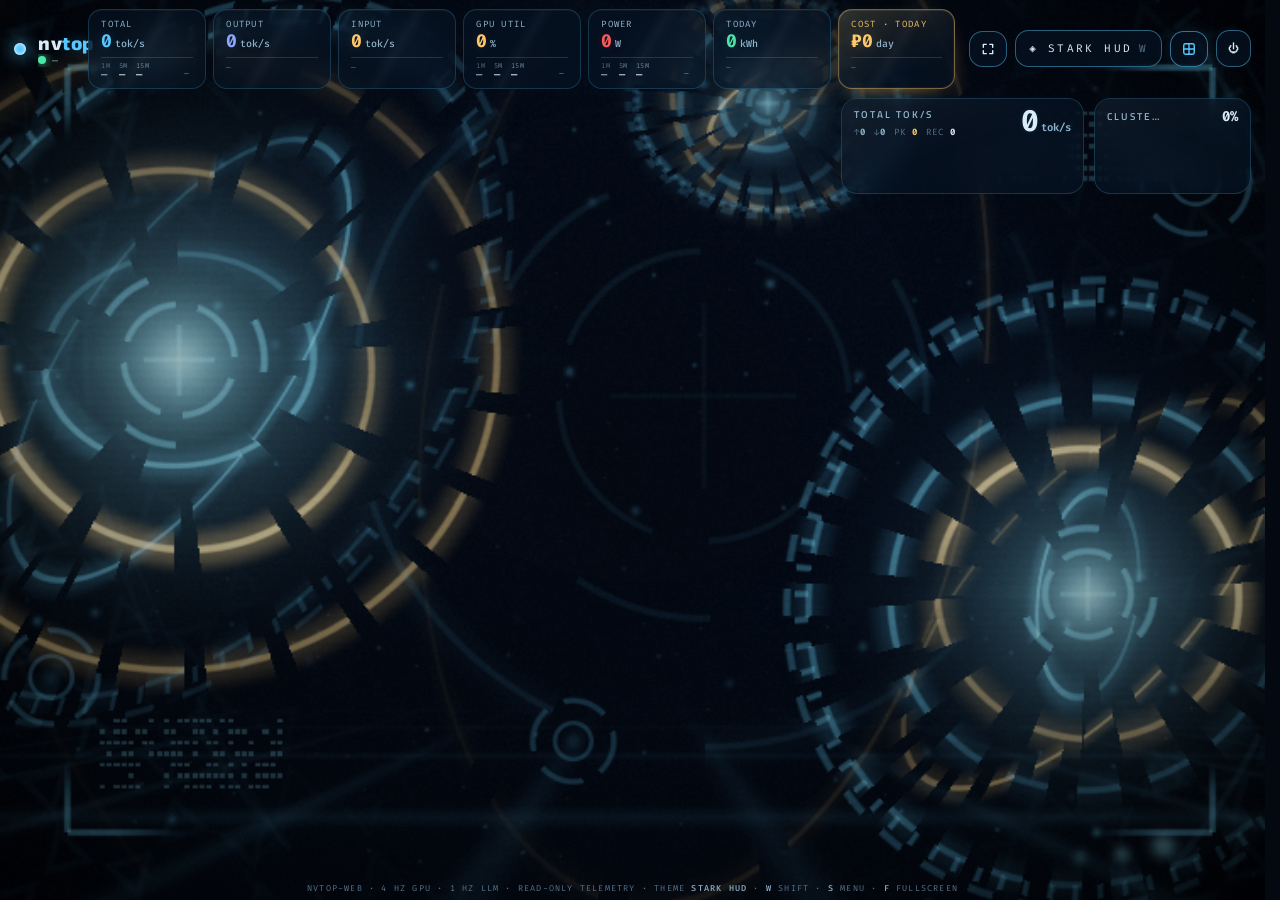
==== commit 4906bd88: "Telemetry load averages, tariff-aware cost bubble, calmer themes + 4 new shader themes - server-side" ====
--- a/static/index.html
+++ b/static/index.html
@@ -35,6 +35,7 @@
   --info-rgb:87,200,255;
   --radius:16px;
   --glow:1;
+  --wp-dim:.88;
   --font-display:'Inter',system-ui,sans-serif;
   --font-head:'Inter',system-ui,sans-serif;
   --font-mono:'JetBrains Mono',ui-monospace,Menlo,Consolas,monospace;
@@ -46,7 +47,8 @@
 html,body{margin:0;padding:0;background:var(--void);color:var(--text);font-family:var(--sans);min-height:100vh}
 body{overflow-x:hidden;transition:background-color .8s ease}
 /* ── wallpaper engine layers ── */
-#wp-a,#wp-b{position:fixed;inset:0;width:100vw;height:100vh;z-index:0;opacity:0;transition:opacity 1.15s ease;background:var(--void)}
+#wp-a,#wp-b{position:fixed;inset:0;width:100vw;height:100vh;z-index:0;opacity:0;transition:opacity 1.15s ease,filter .8s ease;background:var(--void);
+  filter:brightness(var(--wp-dim,.88)) saturate(var(--wp-sat,1))}
 .vig{position:fixed;inset:0;z-index:1;pointer-events:none;
   background:radial-gradient(ellipse at 50% 38%,transparent 30%,rgba(0,0,0,.28) 78%,rgba(0,0,0,.55) 100%)}
 body.theme-light .vig{background:radial-gradient(ellipse at 50% 38%,transparent 40%,rgba(255,255,255,.12) 80%,rgba(190,205,212,.30) 100%)}
@@ -126,14 +128,15 @@
 #hostline{display:contents}
 #hostline span{flex:none;white-space:nowrap}
 .hdr-btns{grid-area:btns;display:flex;align-items:center;gap:8px}
-.kpis{grid-area:kpis;display:flex;gap:8px;flex-wrap:wrap;justify-content:flex-end;min-width:0}
+.kpis{grid-area:kpis;display:flex;gap:7px;flex-wrap:wrap;justify-content:flex-end;align-items:stretch;min-width:0}
 .kpi{
-  background:var(--panel);border:1px solid var(--line);border-radius:calc(var(--radius)*.85);padding:8px 12px;flex:none;
-  backdrop-filter:blur(14px);position:relative;overflow:hidden;
+  background:var(--panel);border:1px solid var(--line);border-radius:calc(var(--radius)*.85);padding:8px 12px 7px;flex:none;
+  backdrop-filter:blur(16px) saturate(1.06);position:relative;overflow:hidden;display:flex;flex-direction:column;
+  box-shadow:inset 0 1px 0 rgba(255,255,255,.035);
   transition:background-color .7s,border-color .7s
 }
-.kpi::after{content:"";position:absolute;inset:0;background:linear-gradient(120deg,transparent 40%,rgba(255,255,255,.05) 50%,transparent 60%);
-  animation:shine 5s linear infinite;will-change:transform;pointer-events:none}
+.kpi::after{content:"";position:absolute;inset:0;background:linear-gradient(120deg,transparent 42%,rgba(255,255,255,.032) 50%,transparent 58%);
+  animation:shine 7.5s linear infinite;will-change:transform;pointer-events:none}
 @keyframes shine{from{transform:translate3d(100%,0,0)}to{transform:translate3d(-100%,0,0)}}
 .kpi .lbl{font-family:var(--mono);font-size:9px;letter-spacing:1.3px;color:var(--muted);text-transform:uppercase;white-space:nowrap}
 .kpi .val{font-family:var(--mono);font-size:18px;font-weight:700;line-height:1.1;margin-top:2px;transition:color .7s;
@@ -142,14 +145,40 @@
    the tile's width comes from it, so live digits never resize the tile. */
 .kpi .val.sz{visibility:hidden;height:0;margin:0;overflow:hidden;padding-right:4px;pointer-events:none}
 .kpi .unit{font-size:10px;color:var(--muted);margin-left:3px;font-weight:500}
-.kpi.c-accent .val{color:var(--accent);text-shadow:0 0 18px rgba(var(--accent-rgb),calc(.4*var(--glow)))}
-.kpi.c-accent2 .val{color:var(--accent2);text-shadow:0 0 18px rgba(var(--accent2-rgb),calc(.4*var(--glow)))}
-.kpi.c-info .val{color:var(--info);text-shadow:0 0 18px rgba(var(--info-rgb),calc(.35*var(--glow)))}
-.kpi.c-warn .val{color:var(--warn);text-shadow:0 0 18px rgba(var(--warn-rgb),calc(.35*var(--glow)))}
-.kpi.c-crit .val{color:var(--crit);text-shadow:0 0 18px rgba(var(--crit-rgb),calc(.35*var(--glow)))}
-.kpi.c-good .val{color:var(--good);text-shadow:0 0 18px rgba(var(--good-rgb),calc(.35*var(--glow)))}
+.kpi.c-accent .val{color:var(--accent);text-shadow:0 0 12px rgba(var(--accent-rgb),calc(.34*var(--glow)))}
+.kpi.c-accent2 .val{color:var(--accent2);text-shadow:0 0 12px rgba(var(--accent2-rgb),calc(.32*var(--glow)))}
+.kpi.c-info .val{color:var(--info);text-shadow:0 0 12px rgba(var(--info-rgb),calc(.3*var(--glow)))}
+.kpi.c-warn .val{color:var(--warn);text-shadow:0 0 12px rgba(var(--warn-rgb),calc(.3*var(--glow)))}
+.kpi.c-crit .val{color:var(--crit);text-shadow:0 0 12px rgba(var(--crit-rgb),calc(.3*var(--glow)))}
+.kpi.c-good .val{color:var(--good);text-shadow:0 0 12px rgba(var(--good-rgb),calc(.3*var(--glow)))}
 .kpi.bump .val{animation:bump .45s cubic-bezier(.2,.9,.3,1.4)}
 @keyframes bump{0%{transform:scale(1)}35%{transform:scale(1.06)}100%{transform:scale(1)}}
+/* ── uptime-style load averages, one triplet per instrument ──
+   1/5/15 min exponentially weighted like `uptime`: the quarterly figure is the
+   slow truth, the 1 min one tells you which way it is heading. */
+.kpi .lavg{display:flex;align-items:flex-end;gap:8px;margin-top:5px;padding-top:4px;border-top:1px solid var(--line);
+  font-family:var(--mono);white-space:nowrap;line-height:1}
+.kpi .lavg span{display:flex;flex-direction:column;gap:1.5px;opacity:.9}
+.kpi .lavg span:nth-child(1){opacity:.68}
+.kpi .lavg span:nth-child(2){opacity:.84}
+.kpi .lavg s{text-decoration:none;font-size:7px;letter-spacing:.09em;color:var(--muted);opacity:.78;text-transform:uppercase}
+.kpi .lavg b{font-size:10.5px;font-weight:700;color:var(--text);opacity:.88;font-variant-numeric:tabular-nums;transition:color .5s}
+.kpi .lavg em{font-style:normal;font-size:8px;line-height:1;margin-left:auto;padding:1px 3px 2px;border-radius:3px;
+  color:var(--muted);border:1px solid transparent;opacity:.75}
+.kpi .lavg em.up{color:var(--good);border-color:rgba(var(--good-rgb),.3)}
+.kpi .lavg em.down{color:var(--warn);border-color:rgba(var(--warn-rgb),.28)}
+.kpi .lavg:hover b{color:var(--accent)}
+/* footnotes for the tiles that carry a single derived figure instead */
+.kpi .foot{margin-top:5px;padding-top:4px;border-top:1px solid var(--line);font-family:var(--mono);font-size:8px;
+  letter-spacing:.07em;color:var(--faint);white-space:nowrap;text-transform:uppercase;overflow:hidden;text-overflow:ellipsis}
+.kpi .foot b{color:var(--muted);font-weight:700;font-variant-numeric:tabular-nums}
+/* cost bubble: warmer, lifted off the strip — money deserves its own light */
+.kpi.money{border-color:rgba(var(--accent2-rgb),.42);
+  background:linear-gradient(152deg,rgba(var(--accent2-rgb),.17),rgba(var(--accent2-rgb),.035) 48%,transparent 72%),var(--panel);
+  box-shadow:inset 0 1px 0 rgba(255,255,255,.05),inset 0 0 0 1px rgba(var(--accent2-rgb),.06),0 8px 26px -16px rgba(var(--accent2-rgb),.95)}
+.kpi.money .lbl{color:var(--accent2);opacity:.92}
+.kpi.money .val{color:var(--accent2);text-shadow:0 0 14px rgba(var(--accent2-rgb),calc(.42*var(--glow)))}
+.kpi.money .foot b{color:var(--accent2)}
 
 .btn{
   font-family:var(--font-mono);font-size:11px;letter-spacing:.22em;text-transform:uppercase;
@@ -189,12 +218,12 @@
 @keyframes crestbreathe{0%,100%{box-shadow:0 0 14px rgba(var(--accent-rgb),calc(.18*var(--glow))),inset 0 0 12px rgba(var(--accent-rgb),.10)}
   50%{box-shadow:0 0 26px rgba(var(--accent-rgb),calc(.4*var(--glow))),inset 0 0 18px rgba(var(--accent-rgb),.2)}}
 .model-card .ident-tx{min-width:0}
-.model-card .name{font-weight:800;font-size:15.5px;font-family:var(--font-head);line-height:1.15;overflow:hidden;text-overflow:ellipsis;white-space:nowrap}
-.model-card .lineage{font-family:var(--mono);font-size:9.5px;color:var(--muted);letter-spacing:.8px;margin-top:3px;text-transform:uppercase;
-  overflow:hidden;text-overflow:ellipsis;white-space:nowrap}
+.model-card .name{font-weight:800;font-size:15.5px;font-family:var(--font-head);line-height:1.25;overflow-wrap:anywhere}
+.model-card .lineage{font-family:var(--mono);font-size:9.5px;color:var(--muted);letter-spacing:.8px;margin-top:4px;text-transform:uppercase;
+  line-height:1.5;overflow-wrap:anywhere}
 .model-card .lineage b{color:var(--accent);font-weight:700}
 .model-card .lineage i{color:var(--faint);font-style:normal}
-.model-card .head-right{display:flex;flex-direction:column;align-items:flex-end;gap:6px;flex:0 1 auto;min-width:0;max-width:55%}
+.model-card .head-right{display:flex;flex-direction:column;align-items:flex-end;gap:6px;flex:0 0 auto;min-width:0;max-width:40%}
 .model-card .status{display:flex;align-items:center;gap:6px;font-family:var(--mono);font-size:10px;letter-spacing:1.2px;text-transform:uppercase}
 .model-card .status .blip{width:8px;height:8px;border-radius:50%;background:var(--crit);box-shadow:0 0 8px var(--crit)}
 .model-card.healthy .status .blip{background:var(--good);box-shadow:0 0 10px var(--good);animation:pulse 1.4s infinite}
@@ -203,10 +232,13 @@
   color:var(--accent2);border:1px solid rgba(var(--accent2-rgb),.4);background:rgba(var(--accent2-rgb),.07);text-transform:uppercase}
 .model-card .role{font-family:var(--mono);font-size:9.5px;color:var(--muted);letter-spacing:1px;text-transform:uppercase;margin:5px 0 7px}
 .model-card .meta{display:contents}
-.model-card .blurb{font-size:11px;line-height:1.45;color:var(--text);opacity:.85;font-style:italic;margin:0 0 8px;
-  border-left:2px solid rgba(var(--accent-rgb),.4);padding-left:10px}
-.model-card .blurb .src{display:-webkit-box;-webkit-line-clamp:2;-webkit-box-orient:vertical;overflow:hidden;
-  color:var(--muted);font-style:normal;font-size:10.5px;line-height:1.4;margin-top:3px}
+.model-card .blurb{font-size:12px;line-height:1.6;color:var(--text);margin:10px 0;
+  border-left:2px solid rgba(var(--accent-rgb),.5);padding-left:12px;overflow-wrap:anywhere}
+.model-card .blurb .src{display:block;color:var(--muted);font-size:11.5px;line-height:1.55;margin-top:5px}
+.model-card .weight-source{margin:8px 0 10px;padding-top:8px;border-top:1px solid var(--line);font-family:var(--mono);font-size:9.5px;line-height:1.5}
+.model-card .weight-source .source-row{display:grid;grid-template-columns:6em minmax(0,1fr);gap:8px;margin-top:3px}
+.model-card .weight-source .source-label{color:var(--faint);text-transform:uppercase;letter-spacing:.8px}
+.model-card .weight-source .source-value{color:var(--muted);overflow-wrap:anywhere;min-width:0}
 .model-card .served{font-family:var(--mono);font-size:10.5px;color:var(--muted);margin-bottom:7px;display:flex;flex-wrap:wrap;gap:5px}
 .model-card .served .tag{padding:2px 7px;border-radius:calc(var(--radius)*.4);background:rgba(255,255,255,.05);border:1px solid var(--line)}
 .specs{display:grid;grid-template-columns:repeat(auto-fill,minmax(92px,1fr));gap:6px;margin-bottom:8px}
@@ -216,6 +248,8 @@
 .spec::after{content:"";position:absolute;inset:0;background:linear-gradient(115deg,transparent 42%,rgba(var(--accent-rgb),.06) 50%,transparent 58%);
   animation:shine 7s linear infinite;will-change:transform;pointer-events:none}
 .spec .v{font-family:var(--mono);font-size:13px;font-weight:700;color:var(--text);white-space:nowrap;overflow:hidden;text-overflow:ellipsis}
+.model-card .spec .v{white-space:normal;overflow-wrap:anywhere}
+.model-card .spec.variant{grid-column:1 / -1}
 .spec .v b{color:var(--accent);font-weight:700;text-shadow:0 0 12px rgba(var(--accent-rgb),calc(.4*var(--glow)))}
 .spec .l{font-family:var(--mono);font-size:8.5px;color:var(--muted);letter-spacing:1px;text-transform:uppercase;margin-top:2px;
   white-space:nowrap;overflow:hidden;text-overflow:ellipsis}
@@ -514,9 +548,11 @@
   header.top{margin-bottom:10px;gap:8px}
   .brand h1{font-size:16px}
   .brand .sub{font-size:8.5px}
-  /* five equal tracks share the row; tiles shrink and clip instead of wrapping */
-  .kpis{display:grid;grid-template-columns:repeat(6,minmax(0,1fr));gap:6px}
+  /* KPI tracks share the row; tiles shrink and clip instead of wrapping */
+  .kpis{display:grid;grid-template-columns:repeat(4,minmax(0,1fr));gap:6px}
   .kpi{min-width:0;padding:6px 7px}
+  .kpi .lavg,.kpi .foot{display:none}
+  .kpi.money{grid-column:span 2}
   .kpi .val{font-size:13px}
   .kpi .val.sz{display:none}
   .kpi .unit{font-size:8px;margin-left:2px}
@@ -565,38 +601,39 @@
 body.fit header.top{margin:0}
 body.fit .deck{display:grid;grid-template-columns:minmax(0,1fr) minmax(0,clamp(300px,32vw,1100px));gap:10px;align-items:stretch;min-height:0}
 body.fit .section-title{display:none}
-body.fit .global-charts{order:2;display:grid;grid-template-columns:1.55fr 1fr;gap:10px;margin:0;max-height:clamp(96px,17vh,190px);min-height:96px;align-self:stretch}
+body.fit .global-charts{order:2;display:grid;grid-template-columns:1.55fr 1fr;gap:10px;margin:0;min-height:96px;align-self:stretch;contain:size}
 body.fit .chart-card{display:flex;flex-direction:column;padding:8px 12px 9px;min-height:0}
 body.fit .chart-card .h{margin-bottom:4px;flex:none}
 body.fit .chart-card canvas{flex:1 1 auto;height:auto;min-height:40px}
 body.fit #tps-fx{flex:none;height:100%;position:absolute}
 body.fit .models-grid{display:flex;flex-wrap:wrap;gap:10px;margin:0;align-content:flex-start;
-  max-height:clamp(96px,34vh,420px);overflow:auto;scrollbar-width:thin;min-height:96px}
+  max-height:clamp(180px,42vh,480px);overflow:auto;scrollbar-width:thin;min-height:96px}
 body.fit .models-grid:not(.ready){min-height:96px}
 /* a boot in progress is the live story: let the band grow, the GPU cards adapt */
 body.fit .models-grid:has(.model-card.loading){max-height:clamp(200px,50vh,640px)}
 body.fit .models-grid.ready:empty{display:flex;align-items:center;justify-content:center;border:1px dashed var(--line);border-radius:var(--radius)}
 body.fit .models-grid.ready:empty::before{content:"no model weights resident";font-family:var(--mono);font-size:10px;letter-spacing:2.5px;text-transform:uppercase;color:var(--faint)}
-/* compact model card: identity + meta line left, live stats + spark right, load progress spans */
-body.fit .model-card{flex:1 1 440px;max-width:1300px;display:grid;grid-template-columns:minmax(0,1fr) auto minmax(0,120px);grid-template-areas:"head stats spark" "meta stats spark" "prog prog prog";
-  column-gap:14px;row-gap:5px;padding:9px 14px 9px 16px;align-items:center}
+/* Model identity and description use the full card width; telemetry stays below. */
+body.fit .model-card{flex:1 1 440px;min-width:0;display:grid;grid-template-columns:minmax(0,1fr) minmax(0,120px);grid-template-areas:"head head" "meta meta" "blurb blurb" "weights weights" "stats spark" "prog prog";
+  column-gap:14px;row-gap:7px;padding:12px 16px;align-items:center}
 body.fit .model-card:hover{transform:none}
 body.fit .model-card .head{grid-area:head;align-items:center}
-body.fit .model-card .head-right{flex-direction:row;align-items:center;gap:8px;max-width:none}
+body.fit .model-card .head-right{flex-direction:row;align-items:center;gap:8px;max-width:40%}
 body.fit .model-card .crest{width:30px;height:30px;font-size:15px}
-body.fit .model-card .name{font-size:14px}
-body.fit .model-card .blurb{display:none}
-body.fit .model-card .meta{grid-area:meta;display:flex;align-items:center;gap:6px;min-width:0;overflow:hidden;white-space:nowrap;height:20px}
+body.fit .model-card .name{font-size:15px}
+body.fit .model-card .blurb{grid-area:blurb;margin:2px 0;font-size:12px;line-height:1.55}
+body.fit .model-card .weight-source{grid-area:weights;margin:0;padding-top:6px}
+body.fit .model-card .meta{grid-area:meta;display:flex;flex-wrap:wrap;align-items:center;gap:6px;min-width:0}
 body.fit .model-card .role{margin:0;flex:none}
-body.fit .model-card .served{margin:0;flex:none;flex-wrap:nowrap;gap:4px;font-size:9.5px}
+body.fit .model-card .served{margin:0;flex:1 1 auto;flex-wrap:wrap;gap:4px;font-size:9.5px;overflow-wrap:anywhere}
 body.fit .model-card .served .tag{padding:1px 6px}
-body.fit .model-card .specs{display:flex;gap:4px;margin:0;flex:1 1 auto;min-width:0;overflow:hidden;mask-image:linear-gradient(90deg,#000 calc(100% - 28px),transparent);-webkit-mask-image:linear-gradient(90deg,#000 calc(100% - 28px),transparent)}
-body.fit .model-card .spec{flex:none;display:inline-flex;align-items:baseline;gap:.45em;padding:1px 7px;border-radius:999px}
-body.fit .model-card .spec .v{font-size:10px}
+body.fit .model-card .specs{display:flex;flex-wrap:wrap;gap:4px;margin:0;flex:1 1 100%;min-width:0}
+body.fit .model-card .spec{flex:0 1 auto;max-width:100%;display:inline-flex;align-items:baseline;gap:.45em;padding:2px 7px;border-radius:999px}
+body.fit .model-card .spec .v{font-size:10px;white-space:normal;overflow-wrap:anywhere}
 body.fit .model-card .spec .l{margin:0;font-size:8px}
 body.fit .model-card .spec::after{display:none}
-body.fit .model-card .stats{grid-area:stats;display:grid;grid-template-columns:repeat(6,auto);gap:0 12px;align-self:center}
-body.fit .model-card .stat{text-align:right}
+body.fit .model-card .stats{grid-area:stats;display:grid;grid-template-columns:repeat(6,minmax(0,1fr));gap:0 12px;align-self:center}
+body.fit .model-card .stat{text-align:left}
 body.fit .model-card .stat .v{font-size:14px}
 body.fit .model-card .spark{grid-area:spark;margin:0;height:34px;width:100%;align-self:center}
 body.fit .model-card .loadprog{grid-area:prog;margin:2px 0 0;padding:7px 10px}
@@ -612,11 +649,11 @@
 body.fit .model-card .lp-log .ln:nth-child(-n+3){display:none}
 body.fit .model-card .accent-bar{width:3px}
 @media(max-width:1100px){
-  body.fit .model-card{grid-template-columns:minmax(0,1fr) auto;grid-template-areas:"head stats" "meta stats" "prog prog"}
+  body.fit .model-card{grid-template-columns:minmax(0,1fr);grid-template-areas:"head" "meta" "blurb" "weights" "stats" "prog"}
   body.fit .model-card .spark{display:none}
   /* narrow tiles: stack the two cluster charts so their titles stay whole */
   body.fit .deck{grid-template-columns:minmax(0,1fr) minmax(0,clamp(210px,25vw,300px))}
-  body.fit .global-charts{grid-template-columns:1fr;grid-template-rows:1fr 1fr;min-height:150px;max-height:clamp(150px,26vh,260px)}
+  body.fit .global-charts{grid-template-columns:1fr;grid-template-rows:1fr 1fr;min-height:150px}
 }
 /* GPU grid: fills the remaining height; column count follows the tile's shape */
 body.fit .gpu-grid{display:grid;grid-template-columns:repeat(2,minmax(0,1fr));grid-auto-rows:minmax(0,1fr);gap:10px;min-height:0}
@@ -691,12 +728,20 @@
       </div>
     </div>
     <div class="kpis" id="kpis">
-      <div class="kpi c-accent"><div class="lbl" data-unit="tok/s">Total</div><div class="val" id="kpi-tps">0<span class="unit">tok/s</span></div><div class="val sz" aria-hidden="true">888.8<span class="unit">tok/s</span></div></div>
-      <div class="kpi c-info"><div class="lbl" data-unit="tok/s">Output</div><div class="val" id="kpi-out">0<span class="unit">tok/s</span></div><div class="val sz" aria-hidden="true">888.8<span class="unit">tok/s</span></div></div>
-      <div class="kpi c-accent2"><div class="lbl" data-unit="tok/s">Input</div><div class="val" id="kpi-in">0<span class="unit">tok/s</span></div><div class="val sz" aria-hidden="true">888.8<span class="unit">tok/s</span></div></div>
-      <div class="kpi c-warn"><div class="lbl" data-unit="%">GPU Util</div><div class="val" id="kpi-util">0<span class="unit">%</span></div><div class="val sz" aria-hidden="true">888.8<span class="unit">tok/s</span></div></div>
-      <div class="kpi c-crit"><div class="lbl" data-unit="W">Power</div><div class="val" id="kpi-pwr">0<span class="unit">W</span></div><div class="val sz" aria-hidden="true">888.8<span class="unit">tok/s</span></div></div>
-      <div class="kpi c-good"><div class="lbl" data-unit="kWh">Today</div><div class="val" id="kpi-kwh">0<span class="unit">kWh</span></div><div class="val sz" aria-hidden="true">888.8<span class="unit">tok/s</span></div></div>
+      <div class="kpi c-accent"><div class="lbl" data-unit="tok/s">Total</div><div class="val" id="kpi-tps">0<span class="unit">tok/s</span></div><div class="val sz" aria-hidden="true">888.8<span class="unit">tok/s</span></div>
+        <div class="lavg" id="lavg-tps" title="Load average — exponential moving averages over 1 / 5 / 15 minutes (uptime semantics)"><span><s>1m</s><b>—</b></span><span><s>5m</s><b>—</b></span><span><s>15m</s><b>—</b></span><em>–</em></div></div>
+      <div class="kpi c-info"><div class="lbl" data-unit="tok/s">Output</div><div class="val" id="kpi-out">0<span class="unit">tok/s</span></div><div class="val sz" aria-hidden="true">888.8<span class="unit">tok/s</span></div>
+        <div class="foot" id="foot-out">—</div></div>
+      <div class="kpi c-accent2"><div class="lbl" data-unit="tok/s">Input</div><div class="val" id="kpi-in">0<span class="unit">tok/s</span></div><div class="val sz" aria-hidden="true">888.8<span class="unit">tok/s</span></div>
+        <div class="foot" id="foot-in">—</div></div>
+      <div class="kpi c-warn"><div class="lbl" data-unit="%">GPU Util</div><div class="val" id="kpi-util">0<span class="unit">%</span></div><div class="val sz" aria-hidden="true">888.8<span class="unit">tok/s</span></div>
+        <div class="lavg" id="lavg-util" title="Load average — exponential moving averages over 1 / 5 / 15 minutes (uptime semantics)"><span><s>1m</s><b>—</b></span><span><s>5m</s><b>—</b></span><span><s>15m</s><b>—</b></span><em>–</em></div></div>
+      <div class="kpi c-crit"><div class="lbl" data-unit="W">Power</div><div class="val" id="kpi-pwr">0<span class="unit">W</span></div><div class="val sz" aria-hidden="true">888.8<span class="unit">tok/s</span></div>
+        <div class="lavg" id="lavg-pwr" title="Load average — exponential moving averages over 1 / 5 / 15 minutes (uptime semantics)"><span><s>1m</s><b>—</b></span><span><s>5m</s><b>—</b></span><span><s>15m</s><b>—</b></span><em>–</em></div></div>
+      <div class="kpi c-good"><div class="lbl" data-unit="kWh">Today</div><div class="val" id="kpi-kwh">0<span class="unit">kWh</span></div><div class="val sz" aria-hidden="true">888.8<span class="unit">tok/s</span></div>
+        <div class="foot" id="foot-kwh">—</div></div>
+      <div class="kpi money"><div class="lbl" data-unit="₽">Cost · today</div><div class="val" id="kpi-cost">₽0<span class="unit">day</span></div><div class="val sz" aria-hidden="true">₽8 888<span class="unit">day</span></div>
+        <div class="foot" id="foot-cost">—</div></div>
     </div>
     <div class="hdr-btns">
       <button class="btn icon" id="btn-fs" title="fullscreen (F)" aria-label="toggle fullscreen"><svg width="14" height="14" viewBox="0 0 24 24" fill="none" stroke="currentColor" stroke-width="2.4" stroke-linecap="round" stroke-linejoin="round"><path d="M4 9V4h5"/><path d="M20 9V4h-5"/><path d="M4 15v5h5"/><path d="M20 15v5h-5"/></svg></button>
@@ -739,9 +784,9 @@
   <div class="tm-list"></div>
 </div>
 
-<script src="/static/themes/runner.js?v=20261031b"></script>
+<script src="/static/themes/runner.js?v=20261104c"></script>
 <script>
-const ASSET_VER = '20261031b';
+const ASSET_VER = '20261104c';
 const $ = (id) => document.getElementById(id);
 const setHTML = (el, html) => {
   if (el.__nvtopHTML !== html){ el.innerHTML = html; el.__nvtopHTML = html; }
@@ -780,7 +825,7 @@
   : n >= 1024 ? Math.round(n/1024) + 'k' : String(n);
 
 /* ════════ THEME ENGINE ════════ */
-const THEME_ORDER = ['oblivion','ares','k2049','muthur','jarvis','nightcity','arrakis','lumon','apex','construct','gargantua','thegrid','tokyo'];
+const THEME_ORDER = ['liquidglass','chrome','thermalscan','ditherpunk','oblivion','ares','k2049','muthur','jarvis','nightcity','arrakis','lumon','apex','construct','gargantua','thegrid','tokyo'];
 const DEFAULT_THEME = 'jarvis';
 const hexRgb = (h) => [0,2,4].map(i=>parseInt(h.replace('#','').slice(i,i+2),16)).join(',');
 
@@ -805,15 +850,27 @@
   t = t || {};
   const rs = document.documentElement.style;
   const set = (k,v) => v && rs.setProperty(k, v);
-  UI.accent = t.accent || '#57c8ff';
-  UI.accent2 = t.accent2 || '#ffc96b';
-  UI.info = t.info || UI.accent;
-  UI.good = t.good || '#48f5a7';
-  UI.warn = t.warn || '#ffb84d';
-  UI.crit = t.crit || '#ff4d68';
-  UI.text = t.text || '#e8f2fa';
-  UI.muted = t.muted || '#8a99a8';
   UI.light = !!t.light;
+  /* Stage colour = what text actually sits on: the panel plate composited over
+     the theme's void. Light themes get shader lift folded in. Ink that misses
+     its contrast target is nudged toward white/black, leaving hue intact. */
+  const voidRgb = hexToRgb(t.void || '#030811') || [3, 8, 17];
+  const panelArr = parseRgba(t.panel || 'rgba(8,16,30,.55)') || [8, 16, 30, 0.55];
+  const alphaFloor = UI.light ? 0.74 : 0.60;
+  const panelAlpha = Math.min(1, Math.max(panelArr[3], alphaFloor));
+  const panelRgb = [panelArr[0], panelArr[1], panelArr[2], panelAlpha];
+  let stage = compOver(panelRgb, voidRgb);
+  stage = UI.light ? stage.map(v => v * 0.68 + 255 * 0.32)
+                   : stage.map((v, i) => v * 0.86 + voidRgb[i] * 0.14);
+  const ink = (col, target, fallback) => liftTo(col || fallback, stage, target);
+  UI.accent = ink(t.accent, 3.9, '#57c8ff');
+  UI.accent2 = ink(t.accent2, 3.6, '#ffc96b');
+  UI.info = ink(t.info || t.accent, 3.7, UI.accent);
+  UI.good = ink(t.good, 3.6, '#48f5a7');
+  UI.warn = ink(t.warn, 3.6, '#ffb84d');
+  UI.crit = ink(t.crit, 3.6, '#ff4d68');
+  UI.text = ink(t.text, 7.2, '#e8f2fa');
+  UI.muted = ink(t.muted, UI.light ? 5.6 : 5.0, '#8a99a8');
   set('--accent', UI.accent);          set('--accent-rgb', hexRgb(UI.accent));
   set('--accent2', UI.accent2);        set('--accent2-rgb', hexRgb(UI.accent2));
   set('--info', UI.info);              set('--info-rgb', hexRgb(UI.info));
@@ -822,13 +879,17 @@
   set('--crit', UI.crit);              set('--crit-rgb', hexRgb(UI.crit));
   set('--text', UI.text);
   set('--muted', UI.muted);
-  set('--faint', t.faint || '#51606e');
+  set('--faint', ink(t.faint, UI.light ? 4.2 : 3.5, '#51606e'));
   set('--void', t.void || '#030811');
-  set('--panel', t.panel || 'rgba(8,16,30,.55)');
+  set('--panel', `rgba(${Math.round(panelRgb[0])},${Math.round(panelRgb[1])},${Math.round(panelRgb[2])},${panelAlpha.toFixed(2)})`);
   set('--line', t.line || 'rgba(255,255,255,.08)');
   rs.setProperty('--line-strong', t.line ? t.line.replace(/[\d.]+\)$/, m => Math.min(1, parseFloat(m)*2.2) + ')') : 'rgba(255,255,255,.18)');
   set('--radius', t.radius || '16px');
-  rs.setProperty('--glow', UI.light ? '0.25' : '1');
+  /* Per-theme exposure: stop the stage from outshining the instrumentation.
+     Themes may declare `dim` (and `sat`) themselves; sane defaults otherwise. */
+  rs.setProperty('--wp-dim', String(typeof t.dim === 'number' ? t.dim : (UI.light ? 0.93 : 0.85)));
+  if (typeof t.sat === 'number') rs.setProperty('--wp-sat', String(t.sat)); else rs.removeProperty('--wp-sat');
+  rs.setProperty('--glow', UI.light ? '0.22' : '0.5');
   loadGoogleFonts(t.googleFonts);
   const fonts = t.fonts || {};
   set('--font-display', fonts.display);
@@ -857,7 +918,7 @@
     s.classList.remove('go'); void s.offsetWidth; s.classList.add('go');
   }
 
-  function show(id, silent){
+  function show(id, silent, remember){
     const th = (window.NVTHEMES||{})[id];
     if (!th || !window.WallpaperRunner) return false;
     if (id === currentId) return true;
@@ -875,7 +936,7 @@
     const fadeIdx = active, fading = layerRunners[active];
     setTimeout(() => { if (fading && layerRunners[fadeIdx] === fading && fadeIdx !== active) fading.stop(); }, 1300);
     active = nextIdx; currentId = id;
-    try { localStorage.setItem('nvtop-theme', id); } catch(e){}
+    if (remember !== false){ try { localStorage.setItem('nvtop-theme', id); } catch(e){} }
     applyTheme(th.theme);
     $('btn-theme-name').textContent = th.name;
     $('ft-theme').textContent = th.name;
@@ -916,13 +977,26 @@
     const i = (list.indexOf(currentId) + (dir||1) + list.length) % list.length;
     show(list[i]);
   }
-  function init(){
+  let bootTries = 0;
+  function init(prefer){
     const list = available();
+    let saved = prefer || null;
+    if (!saved){ try { saved = localStorage.getItem('nvtop-theme'); } catch(e){} }
+    /* Cold start race: the saved theme script may not have registered yet.
+       Waiting for it (instead of falling through to DEFAULT) prevents the
+       fallback from overwriting the stored choice. Capped so a genuinely
+       broken shader can't wedge the boot. */
+    if (saved && THEME_ORDER.includes(saved) && !list.includes(saved) && bootTries++ < 60){
+      loadTheme(saved, () => {}, 'high');
+      setTimeout(() => init(saved), 120);
+      return;
+    }
     if (!list.length) return;
-    let saved = null;
-    try { saved = localStorage.getItem('nvtop-theme'); } catch(e){}
     const fallback = list.includes(DEFAULT_THEME) ? DEFAULT_THEME : list[0];
-    show(list.includes(saved) ? saved : fallback, true);
+    const chosen = list.includes(saved) ? saved : fallback;
+    /* Never let a slow/failed theme script overwrite the operator's stored
+       choice: only an actual selection is persisted. */
+    show(chosen, true, chosen === saved);
     $('btn-theme-name').textContent = (window.NVTHEMES[currentId]||{}).name || 'THEME';
   }
   function pulse(v){ const r = runner(); if (r) r.pulse(v); }
@@ -1030,7 +1104,7 @@
     if (THEME_ORDER.includes(saved)) selected = saved;
   } catch(e){}
   loadTheme(selected, () => {
-    Engine.init();
+    Engine.init(selected);
     const loadRest = () => {
       let pending = THEME_ORDER.length - 1;
       if (!pending){ Engine.refresh(); return; }
@@ -1474,6 +1548,7 @@
       </div>
     </div>
     <div class="blurb" data-role="blurb" hidden></div>
+    <div class="weight-source" data-role="weights" hidden></div>
     <div class="meta">
     <div class="role" data-role="role">${m.endpoint} · GPUs ${m.gpu_indices.join(',')||'—'}</div>
     <div class="served" data-role="served"></div>
@@ -1489,6 +1564,17 @@
     </div>
     <canvas class="spark" data-role="spark"></canvas>
   </div>`;
+}
+
+function updateWeightIdentity(card, intel){
+  const el = card.querySelector('[data-role="weights"]');
+  const rows = [
+    ['Weights', intel.weight_identity, intel.config_path || ''],
+    ['Package', intel.package, intel.path || ''],
+  ].filter(([, value]) => value);
+  el.hidden = !rows.length;
+  setHTML(el, rows.map(([label, value, path]) =>
+    `<div class="source-row"><span class="source-label">${label}</span><span class="source-value" title="${esc(path)}">${esc(value)}</span></div>`).join(''));
 }
 
 const modelSparks = new Map();
@@ -1517,6 +1603,7 @@
     setHTML(blurb, (it.blurb ? esc(it.blurb) : '') +
       (it.summary ? `<span class="src" title="${esc(it.summary)}">${esc(it.summary)}</span>` : ''));
   }
+  updateWeightIdentity(card, it);
 
   /* live stats */
   Q('[data-role="total"]').textContent = fmt(m.total_tps,1);
@@ -1533,7 +1620,7 @@
 
   /* spec sheet */
   const cells = [];
-  const C = (v, l, live) => { if (v) cells.push(`<div class="spec${live?' live':''}"><div class="v">${v}</div><div class="l">${l}</div></div>`); };
+  const C = (v, l, live) => { if (v) cells.push(`<div class="spec${live?' live':''}${l==='variant'?' variant':''}"><div class="v">${v}</div><div class="l">${l}</div></div>`); };
   /* serving quality first: these are what "how well is it running" means */
   const msf = (x) => x == null ? null : x >= 1000 ? (x/1000).toFixed(2) + 's' : x.toFixed(0) + 'ms';
   if (m.ttft_p50_ms != null) C(`${msf(m.ttft_p50_ms)} <span style="color:var(--muted);font-weight:500">/ ${msf(m.ttft_p95_ms)}</span>`, 'ttft p50 / p95', true);
@@ -1543,13 +1630,15 @@
   if (m.prefix_hit_pct != null) C(m.prefix_hit_pct.toFixed(0) + '%', 'prefix cache hit', true);
   if (m.preemptions_delta) C(String(Math.round(m.preemptions_delta)), 'preemptions', true);
   if (m.boot_last && m.boot_last.total_s) C(`${Math.round(m.boot_last.total_s/60)}m${String(Math.round(m.boot_last.total_s%60)).padStart(2,'0')}`, 'last boot', true);
+  C(it.variant && esc(it.variant), 'variant');
+  C(it.checkpoint && esc(it.checkpoint), 'checkpoint');
   C(it.params && `<b>${esc(it.params)}</b>`, 'params');
   if (it.moe) C(`${it.moe.experts}E·${it.moe.active ?? '?'}${it.moe.shared ? `+${it.moe.shared}` : ''}`, 'experts');
   if (it.ctx_serving) C(fmtCtx(it.ctx_serving) + (it.ctx_native && it.ctx_native !== it.ctx_serving
     ? ` <span style="color:var(--muted);font-weight:500">/ ${fmtCtx(it.ctx_native)}</span>` : ''), 'context');
   C(it.quant && esc(it.quant), it.dtype ? esc(it.dtype).replace('float','f') + ' base' : 'quant');
   if (it.layers && it.hidden) C(`${it.layers}L·${it.hidden}`, `${it.heads || '?'}H${it.attn ? ' · ' + esc(it.attn) : ''}`);
-  if (it.weights_gb) C(`${it.weights_gb >= 100 ? Math.round(it.weights_gb) : it.weights_gb} GB`, 'on disk');
+  if (it.weights_gb) C(`${it.weights_gb >= 100 ? Math.round(it.weights_gb) : it.weights_gb} GB`, it.config_path ? 'source weights' : 'on disk');
   if (it.vram_mib) C(fmtBytesMib(it.vram_mib), `vram${it.tp ? ' · tp' + it.tp : ''}`, true);
   else if (it.tp) C(`TP${it.tp}`, 'parallelism');
   if (it.uptime_s != null) C(fmtSecs(it.uptime_s), 'uptime', true);
@@ -1601,6 +1690,7 @@
       <div class="lp-log" data-role="lp-log"></div>
     </div>
     <div class="blurb" data-role="blurb" hidden></div>
+    <div class="weight-source" data-role="weights" hidden></div>
     <div class="meta">
     <div class="role" data-role="role"></div>
     <div class="served" data-role="served" hidden></div>
@@ -1753,11 +1843,14 @@
     setHTML(blurb, (it.blurb ? esc(it.blurb) : '') +
       (it.summary ? `<span class="src" title="${esc(it.summary)}">${esc(it.summary)}</span>` : ''));
   }
+  updateWeightIdentity(card, it);
   const served = Q('[data-role="served"]');
   served.hidden = !(s.served_names && s.served_names.length);
   if (!served.hidden) setHTML(served, s.served_names.map(n => `<span class="tag">${esc(n)}</span>`).join(''));
   const cells = [];
-  const C = (v, l, live) => { if (v) cells.push(`<div class="spec${live?' live':''}"><div class="v">${v}</div><div class="l">${l}</div></div>`); };
+  const C = (v, l, live) => { if (v) cells.push(`<div class="spec${live?' live':''}${l==='variant'?' variant':''}"><div class="v">${v}</div><div class="l">${l}</div></div>`); };
+  C(it.variant && esc(it.variant), 'variant');
+  C(it.checkpoint && esc(it.checkpoint), 'checkpoint');
   C(it.params && `<b>${esc(it.params)}</b>`, 'params');
   if (it.moe) C(`${it.moe.experts}E·${it.moe.active ?? '?'}${it.moe.shared ? `+${it.moe.shared}` : ''}`, 'experts');
   if (it.ctx_native) C(fmtCtx(it.ctx_native), 'context');
@@ -1802,6 +1895,64 @@
 }
 
 const _kpiPrev = {};
+/* ── colour maths for automatic legibility ─────────────────────────────
+   Palettes are authored per theme, but a shader-lit panel is not a constant
+   backdrop. Composite the real panel-over-stage colour, then lift any ink
+   that misses its WCAG-style target by blending toward black or white —
+   cheapest fix that survives every future theme, light ones included. */
+const hexToRgb = (h) => {
+  const s = String(h || '').trim();
+  if (/^#[0-9a-f]{3}$/i.test(s)) return [1, 2, 3].map(i => parseInt(s[i] + s[i], 16));
+  if (/^#[0-9a-f]{6}$/i.test(s)) return [0, 2, 4].map(i => parseInt(s.slice(1 + i, 3 + i), 16));
+  return null;
+};
+const rgbToHex = (a) => '#' + a.map(v => Math.max(0, Math.min(255, Math.round(v))).toString(16).padStart(2, '0')).join('');
+const chanLin = (v) => { v /= 255; return v <= 0.04045 ? v / 12.92 : Math.pow((v + 0.055) / 1.055, 2.4); };
+const relLum = (rgb) => 0.2126 * chanLin(rgb[0]) + 0.7152 * chanLin(rgb[1]) + 0.0722 * chanLin(rgb[2]);
+const ratio = (a, b) => { const l1 = relLum(a), l2 = relLum(b); return (Math.max(l1, l2) + 0.05) / (Math.min(l1, l2) + 0.05); };
+const parseRgba = (s) => {
+  const h = hexToRgb(s);
+  if (h) return [h[0], h[1], h[2], 1];
+  const m = String(s || '').match(/([\d.]+)[ ,\/]+([\d.]+)[ ,\/]+([\d.]+)(?:[ ,\/]+([\d.]+))?/);
+  return m ? [+m[1], +m[2], +m[3], m[4] == null ? 1 : +m[4]] : null;
+};
+const compOver = (fg, bg) => [0, 1, 2].map(i => fg[i] * fg[3] + bg[i] * (1 - fg[3]));
+function liftTo(ink, bg, target){
+  const rgb = hexToRgb(ink);
+  if (!rgb) return ink;
+  if (ratio(rgb, bg) >= target) return ink;
+  const lighten = relLum(bg) < 0.32;
+  for (let t = 0.03; t <= 1.0001; t += 0.03){
+    const cand = rgb.map(v => lighten ? v + (255 - v) * t : v * (1 - t));
+    if (ratio(cand, bg) >= target) return rgbToHex(cand);
+  }
+  return lighten ? '#ffffff' : '#000000';
+}
+
+function setLavg(id, arr, fmtFn){
+  const el = $(id);
+  if (!el) return;
+  const nums = el.querySelectorAll('b');
+  const trend = el.querySelector('em');
+  if (!Array.isArray(arr) || arr.length !== 3 ||!nums.length){
+    if (nums.length === 3) nums.forEach(b => { b.textContent = '—'; });
+    if (trend){ trend.className = ''; trend.textContent = '–'; }
+    return;
+  }
+  for (let i = 0; i < 3; i++){
+    const txt = fmtFn(arr[i]);
+    if (nums[i].textContent !== txt) nums[i].textContent = txt;
+  }
+  if (trend){
+    const base = Math.max(arr[2], 1e-6);
+    const d = (arr[0] - arr[2]) / base;
+    const cls = d > 0.04 ? 'up' : d < -0.06 ? 'down' : '';
+    const glyph = cls === 'up' ? '▲' : cls === 'down' ? '▼' : '–';
+    if (trend.textContent !== glyph) trend.textContent = glyph;
+    if (trend.className !== cls) trend.className = cls;
+  }
+}
+
 function setKpi(id, html, key, val){
   const el = $(id);
   setHTML(el, html);
@@ -1834,6 +1985,40 @@
   setKpi('kpi-pwr', `${t.power_draw_w.toFixed(0)}<span class="unit">W</span>`, 'pwr', t.power_draw_w);
   const kwh = t.energy_today_kwh || 0;
   setKpi('kpi-kwh', `${kwh >= 100 ? kwh.toFixed(0) : kwh.toFixed(kwh >= 10 ? 1 : 2)}<span class="unit">kWh</span>`, 'kwh', kwh);
+
+  /* ── load averages (uptime semantics) for the three headline instruments ── */
+  const lav = t.lavg || {};
+  setLavg('lavg-tps', lav.tps, v => v >= 100 ? fmt(v, 0) : v.toFixed(v >= 10 ? 1 : 0));
+  setLavg('lavg-util', lav.util, v => String(Math.round(v)));
+  setLavg('lavg-pwr', lav.power, v => v >= 1000 ? (v / 1000).toFixed(1) + 'k' : String(Math.round(v)));
+
+  /* ── footnotes: the single derived number each remaining tile earns ── */
+  const setFoot = (id, html) => { const el = $(id); if (el) setHTML(el, html); };
+  const outShare = t.total_tps > 0 ? (t.output_tps / t.total_tps) * 100 : 0;
+  setFoot('foot-out', `<b>${outShare.toFixed(0)}%</b> of throughput`);
+  const ioRatio = t.output_tps > 1 ? t.input_tps / t.output_tps : 0;
+  setFoot('foot-in', `<b>${ioRatio ? ioRatio.toFixed(1) : '—'}:1</b> in : out`);
+  const mskHours = ((Date.now() / 3600000) + 3) % 24;         // Moscow = UTC+3, no DST
+  setFoot('foot-kwh', `<b>${(kwh / Math.max(mskHours, 0.25)).toFixed(1)} kW</b> avg · day`);
+  const cost = t.cost || {};
+  const sym = cost.symbol || '₽';
+  const rub = Number(cost.rub_today || 0);
+  const rubTxt = rub >= 1e4 ? (rub / 1000).toFixed(1) + 'k'
+    : rub >= 100 ? Math.round(rub).toLocaleString('ru-RU')
+    : rub.toFixed(rub >= 10 ? 0 : 1);
+  setKpi('kpi-cost', `${sym}${rubTxt}<span class="unit">day</span>`, 'cost', rub);
+  const rateTxt = Number(cost.rate_rub || 0).toFixed(2);
+  setFoot('foot-cost', `<b>${sym}${fmt(cost.rub_hour, 1)}/h</b> · ${rateTxt}${sym.charAt(0)}` + (cost.approximate ? ' †' : ''));
+  const box = $('kpi-cost').closest('.kpi');
+  if (box && cost.rates && cost.rates.length === 3){
+    box.title = `Electricity · ${cost.place || ''} · ${cost.category || ''} · ${cost.period || ''}\n`
+      + `marginal ${rateTxt} ${sym}/kWh · bands ≤${(cost.band_limits[0]).toFixed(0)} kWh @ ${cost.rates[0].toFixed(2)}, `
+      + `≤${(cost.band_limits[1]).toFixed(0)} @ ${cost.rates[1].toFixed(2)}, above @ ${cost.rates[2].toFixed(2)}\n`
+      + `today ${sym}${Number(cost.rub_today || 0).toFixed(0)} · ${Number(cost.kwh_today || 0).toFixed(1)} kWh`
+      + ` · month ${sym}${Number(cost.rub_month || 0).toFixed(0)} (${Number(cost.kwh_month || 0).toFixed(0)} kWh)`
+      + ` · projection ${sym}${Number(cost.rub_month_projected || 0).toFixed(0)}`
+      + (cost.approximate ? '\n† kWh from before cost tracking priced at the entry band' : '');
+  }
 }
 
 /* ════════ HERO: total throughput — tweened odometer, load glow, token stream ════════ */
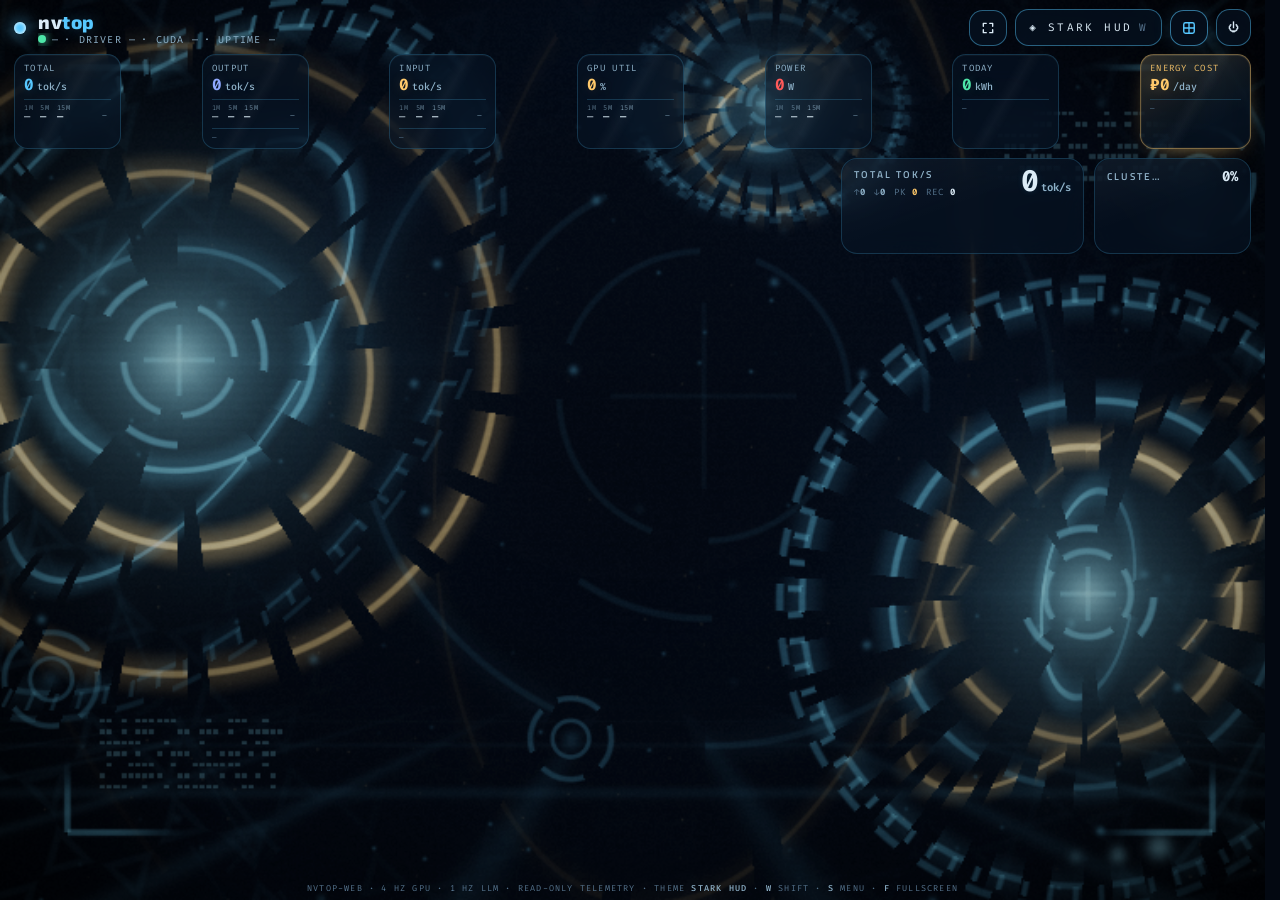
==== commit 5f88a5b0: "Input/output load averages and $/Mtok, restore-race hardening, docs refresh - expose 1/5/15 min aver" ====
--- a/static/index.html
+++ b/static/index.html
@@ -535,9 +535,13 @@
 .live-dot{display:inline-block;width:8px;height:8px;border-radius:50%;background:var(--good);box-shadow:0 0 10px var(--good);animation:pulse 1.2s infinite;margin-right:6px;vertical-align:middle}
 
 /* ── responsive: foldables / phones / portrait monitors ── */
-@media(max-width:1240px){
-  header.top{grid-template-columns:minmax(0,1fr) auto;grid-template-areas:"brand btns" "kpis kpis"}
-  .kpis{justify-content:flex-start}
+@media(max-width:1470px){
+  header.top{grid-template-columns:minmax(0,1fr) auto;grid-template-areas:"brand btns" "kpis kpis";row-gap:8px}
+  .kpis{justify-content:space-between}
+  .kpi{padding:7px 9px 6px}
+  .kpi .val{font-size:16px}
+  .kpi .lavg{gap:7px}
+  .kpi .foot{font-size:7.5px}
 }
 @media(max-width:820px){
   .brand h1{font-size:17px}
@@ -731,8 +735,10 @@
       <div class="kpi c-accent"><div class="lbl" data-unit="tok/s">Total</div><div class="val" id="kpi-tps">0<span class="unit">tok/s</span></div><div class="val sz" aria-hidden="true">888.8<span class="unit">tok/s</span></div>
         <div class="lavg" id="lavg-tps" title="Load average — exponential moving averages over 1 / 5 / 15 minutes (uptime semantics)"><span><s>1m</s><b>—</b></span><span><s>5m</s><b>—</b></span><span><s>15m</s><b>—</b></span><em>–</em></div></div>
       <div class="kpi c-info"><div class="lbl" data-unit="tok/s">Output</div><div class="val" id="kpi-out">0<span class="unit">tok/s</span></div><div class="val sz" aria-hidden="true">888.8<span class="unit">tok/s</span></div>
+        <div class="lavg" id="lavg-out" title="Load average — 1 / 5 / 15 minute averages of output tok/s"><span><s>1m</s><b>—</b></span><span><s>5m</s><b>—</b></span><span><s>15m</s><b>—</b></span><em>–</em></div>
         <div class="foot" id="foot-out">—</div></div>
       <div class="kpi c-accent2"><div class="lbl" data-unit="tok/s">Input</div><div class="val" id="kpi-in">0<span class="unit">tok/s</span></div><div class="val sz" aria-hidden="true">888.8<span class="unit">tok/s</span></div>
+        <div class="lavg" id="lavg-in" title="Load average — 1 / 5 / 15 minute averages of input tok/s (prefill)"><span><s>1m</s><b>—</b></span><span><s>5m</s><b>—</b></span><span><s>15m</s><b>—</b></span><em>–</em></div>
         <div class="foot" id="foot-in">—</div></div>
       <div class="kpi c-warn"><div class="lbl" data-unit="%">GPU Util</div><div class="val" id="kpi-util">0<span class="unit">%</span></div><div class="val sz" aria-hidden="true">888.8<span class="unit">tok/s</span></div>
         <div class="lavg" id="lavg-util" title="Load average — exponential moving averages over 1 / 5 / 15 minutes (uptime semantics)"><span><s>1m</s><b>—</b></span><span><s>5m</s><b>—</b></span><span><s>15m</s><b>—</b></span><em>–</em></div></div>
@@ -740,7 +746,7 @@
         <div class="lavg" id="lavg-pwr" title="Load average — exponential moving averages over 1 / 5 / 15 minutes (uptime semantics)"><span><s>1m</s><b>—</b></span><span><s>5m</s><b>—</b></span><span><s>15m</s><b>—</b></span><em>–</em></div></div>
       <div class="kpi c-good"><div class="lbl" data-unit="kWh">Today</div><div class="val" id="kpi-kwh">0<span class="unit">kWh</span></div><div class="val sz" aria-hidden="true">888.8<span class="unit">tok/s</span></div>
         <div class="foot" id="foot-kwh">—</div></div>
-      <div class="kpi money"><div class="lbl" data-unit="₽">Cost · today</div><div class="val" id="kpi-cost">₽0<span class="unit">day</span></div><div class="val sz" aria-hidden="true">₽8 888<span class="unit">day</span></div>
+      <div class="kpi money"><div class="lbl" data-unit="₽">Energy cost</div><div class="val" id="kpi-cost">₽0<span class="unit">/day</span></div><div class="val sz" aria-hidden="true">₽8 888<span class="unit">/day</span></div>
         <div class="foot" id="foot-cost">—</div></div>
     </div>
     <div class="hdr-btns">
@@ -784,9 +790,9 @@
   <div class="tm-list"></div>
 </div>
 
-<script src="/static/themes/runner.js?v=20261104c"></script>
+<script src="/static/themes/runner.js?v=20261104e"></script>
 <script>
-const ASSET_VER = '20261104c';
+const ASSET_VER = '20261104e';
 const $ = (id) => document.getElementById(id);
 const setHTML = (el, html) => {
   if (el.__nvtopHTML !== html){ el.innerHTML = html; el.__nvtopHTML = html; }
@@ -998,6 +1004,17 @@
        choice: only an actual selection is persisted. */
     show(chosen, true, chosen === saved);
     $('btn-theme-name').textContent = (window.NVTHEMES[currentId]||{}).name || 'THEME';
+    if (saved && chosen !== saved && THEME_ORDER.includes(saved)){
+      /* Self-heal: if the operator's theme merely arrived late, swap to it as
+         soon as it registers instead of leaving them on the default. */
+      let watches = 0;
+      const watch = setInterval(() => {
+        if ((window.NVTHEMES || {})[saved]){
+          clearInterval(watch);
+          if (currentId !== saved) show(saved, false, true);
+        } else if (++watches > 64){ clearInterval(watch); }
+      }, 250);
+    }
   }
   function pulse(v){ const r = runner(); if (r) r.pulse(v); }
   function drive(v){ const r = runner(); if (r && r.setDrive) r.setDrive(v); }
@@ -1089,12 +1106,21 @@
 })();
 
 /* Boot the selected theme first; fetch the remaining shaders after load. */
+const _themeInflight = new Map();
 function loadTheme(id, done, priority){
   if ((window.NVTHEMES||{})[id]){ done(); return; }
+  /* One script tag per theme, however many callers ask while it is in flight:
+     boot retries used to enqueue dozens of duplicate tags, exhausting the
+     connection pool and delaying the very load they were waiting for. */
+  if (_themeInflight.has(id)){ _themeInflight.get(id).push(done); return; }
+  const waiters = [done];
+  _themeInflight.set(id, waiters);
   const s = document.createElement('script');
   s.src = '/static/themes/' + id + '.js?v=' + ASSET_VER;
   s.fetchPriority = priority || 'low';
-  s.onload = done; s.onerror = done;
+  const settle = () => { _themeInflight.delete(id); waiters.forEach(fn => { try { fn(); } catch(e){} }); };
+  s.onload = settle;
+  s.onerror = settle;
   document.head.appendChild(s);
 }
 (function loadThemes(){
@@ -1988,27 +2014,45 @@
 
   /* ── load averages (uptime semantics) for the three headline instruments ── */
   const lav = t.lavg || {};
-  setLavg('lavg-tps', lav.tps, v => v >= 100 ? fmt(v, 0) : v.toFixed(v >= 10 ? 1 : 0));
+  const tokFmt = v => v >= 100 ? fmt(v, 0) : v.toFixed(v >= 10 ? 1 : 0);
+  setLavg('lavg-tps', lav.tps, tokFmt);
+  setLavg('lavg-out', lav.output, tokFmt);
+  setLavg('lavg-in', lav.input, tokFmt);
   setLavg('lavg-util', lav.util, v => String(Math.round(v)));
-  setLavg('lavg-pwr', lav.power, v => v >= 1000 ? (v / 1000).toFixed(1) + 'k' : String(Math.round(v)));
+  setLavg('lavg-pwr', lav.power, v => String(Math.round(v)));
 
   /* ── footnotes: the single derived number each remaining tile earns ── */
   const setFoot = (id, html) => { const el = $(id); if (el) setHTML(el, html); };
   const outShare = t.total_tps > 0 ? (t.output_tps / t.total_tps) * 100 : 0;
-  setFoot('foot-out', `<b>${outShare.toFixed(0)}%</b> of throughput`);
   const ioRatio = t.output_tps > 1 ? t.input_tps / t.output_tps : 0;
-  setFoot('foot-in', `<b>${ioRatio ? ioRatio.toFixed(1) : '—'}:1</b> in : out`);
+  const cost = t.cost || {};
+  const sym = cost.symbol || '₽';
+  /* $/Mtok — what a million tokens actually costs in electricity, per direction.
+     Sustained (15 min) power spread over sustained throughput, converted at the
+     day's CBR rate. Instantaneous bursts would advertise fantasy prices. */
+  const fx = Number(cost.usd_rub) || 0;
+  const rateRub = Number(cost.rate_rub) || 0;
+  const p15 = (Array.isArray(lav.power) && lav.power[2]) || t.power_draw_w || 0;
+  const usdPerMtok = (tps) => (fx > 1 && rateRub > 0 && tps > 2)
+      ? (p15 / 1000) * rateRub / (tps * 0.0036) / fx : null;
+  const usdFmt = (v) => v == null ? '—' : '$' + (v >= 10 ? v.toFixed(1) : v >= 1 ? v.toFixed(2) : v.toFixed(3));
+  const usdOut = usdPerMtok((Array.isArray(lav.output) && lav.output[2]) || t.output_tps);
+  const usdIn = usdPerMtok((Array.isArray(lav.input) && lav.input[2]) || t.input_tps);
+  const usdTip = `\n$/Mtok = sustained power × marginal ₽/kWh ÷ sustained tok/s ÷ ${fx.toFixed(2)} ₽/$ (CBR ${cost.fx_date || '—'})`;
+  setFoot('foot-out', `<b>${usdFmt(usdOut)}</b>/Mtok · ${outShare.toFixed(0)}% of total`);
+  setFoot('foot-in', `<b>${usdFmt(usdIn)}</b>/Mtok · ${ioRatio ? ioRatio.toFixed(1) : '—'}:1 i/o`);
+  const fo = $('foot-out'), fi = $('foot-in');
+  if (fo) fo.title = 'Electricity cost per million output tokens' + usdTip;
+  if (fi) fi.title = 'Electricity cost per million input tokens (prefill)' + usdTip;
   const mskHours = ((Date.now() / 3600000) + 3) % 24;         // Moscow = UTC+3, no DST
   setFoot('foot-kwh', `<b>${(kwh / Math.max(mskHours, 0.25)).toFixed(1)} kW</b> avg · day`);
-  const cost = t.cost || {};
-  const sym = cost.symbol || '₽';
   const rub = Number(cost.rub_today || 0);
   const rubTxt = rub >= 1e4 ? (rub / 1000).toFixed(1) + 'k'
     : rub >= 100 ? Math.round(rub).toLocaleString('ru-RU')
     : rub.toFixed(rub >= 10 ? 0 : 1);
-  setKpi('kpi-cost', `${sym}${rubTxt}<span class="unit">day</span>`, 'cost', rub);
+  setKpi('kpi-cost', `${cost.approximate ? '≈' : ''}${sym}${rubTxt}<span class="unit">/day</span>`, 'cost', rub);
   const rateTxt = Number(cost.rate_rub || 0).toFixed(2);
-  setFoot('foot-cost', `<b>${sym}${fmt(cost.rub_hour, 1)}/h</b> · ${rateTxt}${sym.charAt(0)}` + (cost.approximate ? ' †' : ''));
+  setFoot('foot-cost', `<b>${sym}${fmt(cost.rub_hour, 1)}/h</b> · ${sym}${rateTxt}/kWh`);
   const box = $('kpi-cost').closest('.kpi');
   if (box && cost.rates && cost.rates.length === 3){
     box.title = `Electricity · ${cost.place || ''} · ${cost.category || ''} · ${cost.period || ''}\n`
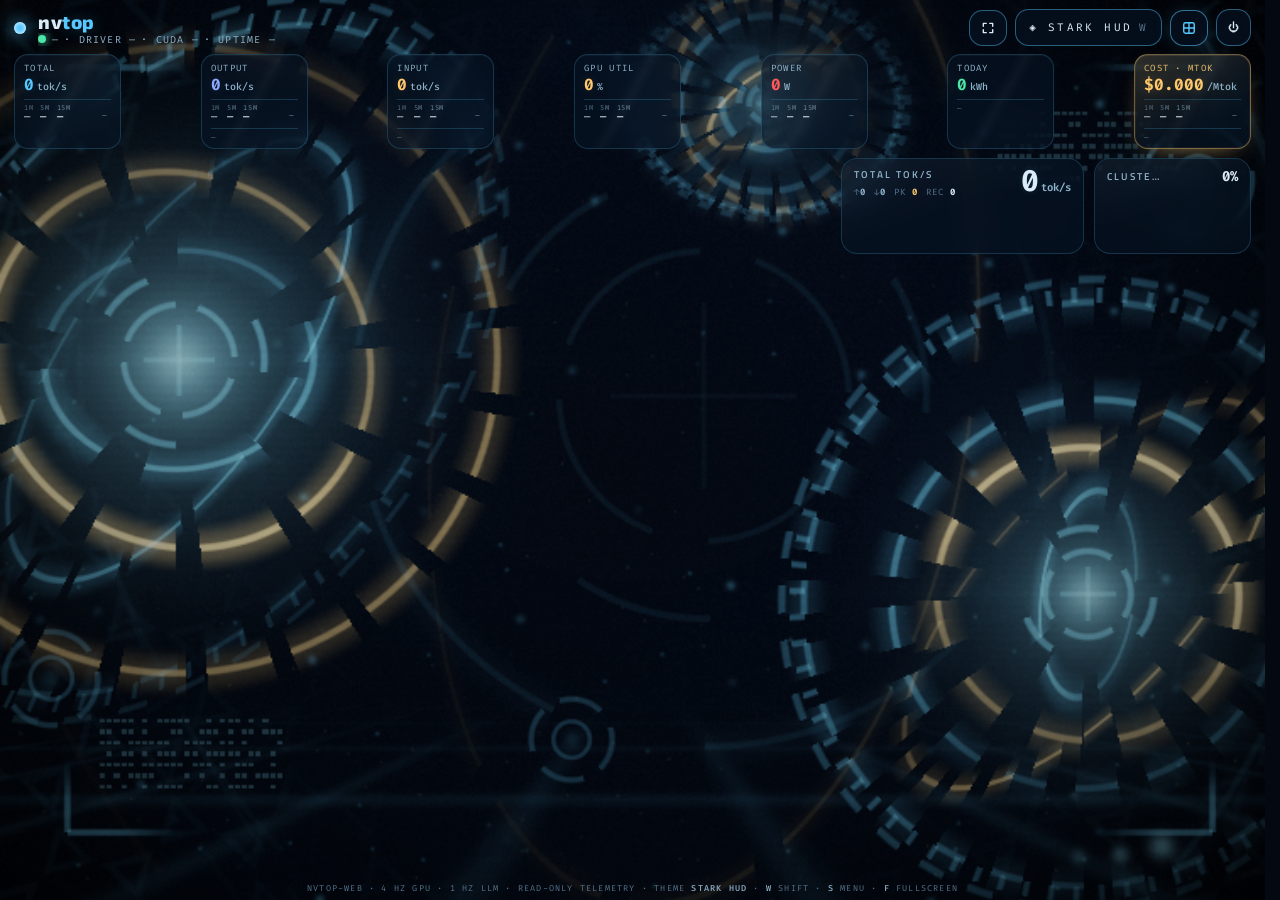
==== commit a3e204eb: "Cost instrument in $/Mtok with 1/5/15 averages; STARK GPU meters refined - COST · MTOK becomes the h" ====
--- a/static/index.html
+++ b/static/index.html
@@ -464,24 +464,55 @@
 /* ── meter strips: thick live bar + history, one per metric, dividing the column ── */
 .right{grid-area:right;display:grid;gap:var(--gap);min-width:0;min-height:0}
 .meter{display:flex;flex-direction:column;gap:.35em;min-height:0;min-width:0;padding:.5em .85em .6em;
-  background:rgba(255,255,255,.03);border:1px solid var(--line);border-radius:calc(var(--radius)*.6);position:relative;overflow:hidden;
-  transition:border-color .5s}
+  background:linear-gradient(180deg,rgba(255,255,255,.045),rgba(255,255,255,.016));
+  border:1px solid var(--line);border-radius:calc(var(--radius)*.6);position:relative;overflow:hidden;
+  box-shadow:inset 0 1px 0 rgba(255,255,255,.05);transition:border-color .5s}
 body.theme-light .meter{background:rgba(255,255,255,.35)}
 .meter .mh{display:flex;align-items:baseline;gap:.7em;flex:none;font-family:var(--mono);min-width:0}
 .meter .label{font-size:.85em;letter-spacing:1.3px;color:var(--muted);text-transform:uppercase;flex:none}
 .meter .pk{font-size:.78em;color:var(--faint);letter-spacing:.8px;flex:none;white-space:nowrap}
 .meter .value{font-size:1.1em;font-weight:700;color:var(--text);white-space:nowrap;overflow:hidden;text-overflow:ellipsis;margin-left:auto;min-width:0}
-.meter .track{position:relative;flex:none;height:.8em;background:rgba(255,255,255,.05);border-radius:999px;overflow:hidden;border:1px solid var(--line)}
+.meter .track{position:relative;flex:none;height:.8em;border-radius:999px;overflow:hidden;border:1px solid var(--line);
+  background:linear-gradient(180deg,rgba(2,8,16,.55),rgba(20,30,44,.28));
+  box-shadow:inset 0 1px 3px rgba(0,0,0,.45),inset 0 0 10px rgba(0,0,0,.25)}
+/* engraved graduations: an instrument scale rather than an empty tube */
+.meter .track::before{content:"";position:absolute;inset:0;z-index:4;pointer-events:none;border-radius:inherit;
+  background:repeating-linear-gradient(90deg,
+    transparent 0 calc(10% - 2px),
+    rgba(255,255,255,.10) calc(10% - 2px) calc(10% - 1px),
+    rgba(2,8,14,.38) calc(10% - 1px) 10%,
+    transparent 10%)}
+body.theme-light .meter .track::before{background:repeating-linear-gradient(90deg,
+    transparent 0 calc(10% - 2px),
+    rgba(255,255,255,.85) calc(10% - 2px) calc(10% - 1px),
+    rgba(20,40,60,.28) calc(10% - 1px) 10%,
+    transparent 10%)}
 .meter .mh .pk{margin-left:.2em}
 body.theme-light .meter .track{background:rgba(0,0,0,.06)}
 .meter .fill{position:absolute;left:0;top:0;bottom:0;width:0%;border-radius:999px;transition:width .22s cubic-bezier(.25,.8,.25,1);
-  background:linear-gradient(90deg,var(--accent),var(--accent2));box-shadow:0 0 10px rgba(var(--accent-rgb),calc(.35*var(--glow)))}
-.meter .fill::after{content:"";position:absolute;inset:0;background:linear-gradient(90deg,transparent,rgba(255,255,255,.35),transparent);animation:slide 2.2s linear infinite;will-change:transform}
+  background:linear-gradient(90deg,color-mix(in srgb,var(--accent) 62%,var(--void)),var(--accent) 46%,var(--accent2));
+  box-shadow:0 0 6px rgba(var(--accent-rgb),calc(.14*var(--glow))),inset 0 1px 0 rgba(255,255,255,.30),inset 0 -1px 0 rgba(0,0,0,.25),1px 0 0 rgba(255,255,255,.35)}
+/* leading-edge bulb: the bar terminates in light, not a cut rectangle */
+.meter .fill::before{content:"";position:absolute;right:0;top:4%;bottom:4%;width:2px;border-radius:1px;
+  background:linear-gradient(180deg,rgba(255,255,255,.92),rgba(255,255,255,.5));
+  box-shadow:0 0 5px rgba(255,255,255,.35);opacity:.85}
+.meter .fill::after{content:"";position:absolute;inset:0;background:linear-gradient(90deg,transparent,rgba(255,255,255,.22),transparent);animation:slide 3.6s linear infinite;will-change:transform;opacity:.8}
 @keyframes slide{from{transform:translate3d(-100%,0,0)}to{transform:translate3d(100%,0,0)}}
-.meter.mem .fill{background:linear-gradient(90deg,var(--info),var(--accent2));box-shadow:0 0 10px rgba(var(--info-rgb),calc(.35*var(--glow)))}
-.meter.power .fill{background:linear-gradient(90deg,var(--accent2),var(--warn) 80%,var(--crit));box-shadow:0 0 10px rgba(var(--warn-rgb),calc(.35*var(--glow)))}
-.meter.util .fill{background:linear-gradient(90deg,var(--accent),var(--accent2))}
-.meter.temp .fill{background:linear-gradient(90deg,var(--good),var(--warn) 70%,var(--crit));box-shadow:0 0 10px rgba(var(--good-rgb),calc(.3*var(--glow)))}
+.meter.mem .fill{background:linear-gradient(90deg,color-mix(in srgb,var(--info) 58%,var(--void)),var(--info) 42%,var(--accent2));
+  box-shadow:0 0 7px rgba(var(--info-rgb),calc(.18*var(--glow))),inset 0 1px 0 rgba(255,255,255,.30)}
+.meter.power .fill{background:linear-gradient(90deg,color-mix(in srgb,var(--accent2) 62%,var(--void)),var(--accent2) 58%,var(--warn) 100%);
+  box-shadow:0 0 7px rgba(var(--accent2-rgb),calc(.18*var(--glow))),inset 0 1px 0 rgba(255,255,255,.30)}
+.meter.util .fill{background:linear-gradient(90deg,color-mix(in srgb,var(--accent) 58%,var(--void)),var(--accent) 46%,color-mix(in srgb,var(--accent) 62%,var(--text)));
+  box-shadow:0 0 7px rgba(var(--accent-rgb),calc(.16*var(--glow))),inset 0 1px 0 rgba(255,255,255,.28)}
+.meter.temp .fill{background:linear-gradient(90deg,color-mix(in srgb,var(--good) 58%,var(--void)),var(--good) 45%,var(--warn) 100%);
+  box-shadow:0 0 7px rgba(var(--good-rgb),calc(.16*var(--glow))),inset 0 1px 0 rgba(255,255,255,.26)}
+/* STARK HUD: water-cooled aluminium, not neon tubing — tame saturation, deepen the trough */
+body[data-theme="jarvis"] .meter .fill{filter:saturate(.72) brightness(.94)}
+body[data-theme="jarvis"] .meter{background:linear-gradient(180deg,rgba(120,180,225,.055),rgba(255,255,255,.012))}
+body[data-theme="jarvis"] .meter .track{background:linear-gradient(180deg,rgba(1,7,16,.66),rgba(12,26,44,.34))}
+body[data-theme="jarvis"] .meter.hot .fill,
+body[data-theme="jarvis"] .meter.crit .fill{filter:saturate(.88) brightness(.98)}
+@media(prefers-reduced-motion:reduce){.meter .fill::after{animation:none}}
 .meter.hot{border-color:rgba(var(--warn-rgb),.35)}
 .meter.crit{border-color:rgba(var(--crit-rgb),.45)}
 .meter .hist{display:block;width:100%;height:2.6em;flex:1 1 auto;min-height:0}
@@ -746,7 +777,8 @@
         <div class="lavg" id="lavg-pwr" title="Load average — exponential moving averages over 1 / 5 / 15 minutes (uptime semantics)"><span><s>1m</s><b>—</b></span><span><s>5m</s><b>—</b></span><span><s>15m</s><b>—</b></span><em>–</em></div></div>
       <div class="kpi c-good"><div class="lbl" data-unit="kWh">Today</div><div class="val" id="kpi-kwh">0<span class="unit">kWh</span></div><div class="val sz" aria-hidden="true">888.8<span class="unit">tok/s</span></div>
         <div class="foot" id="foot-kwh">—</div></div>
-      <div class="kpi money"><div class="lbl" data-unit="₽">Energy cost</div><div class="val" id="kpi-cost">₽0<span class="unit">/day</span></div><div class="val sz" aria-hidden="true">₽8 888<span class="unit">/day</span></div>
+      <div class="kpi money"><div class="lbl" data-unit="$/Mtok">Cost · Mtok</div><div class="val" id="kpi-cost">$0.000<span class="unit">/Mtok</span></div><div class="val sz" aria-hidden="true">$8 888<span class="unit">/Mtok</span></div>
+        <div class="lavg" id="lavg-cost" title="Electrical cost per million tokens — sustained averages over 1 / 5 / 15 minutes"><span><s>1m</s><b>—</b></span><span><s>5m</s><b>—</b></span><span><s>15m</s><b>—</b></span><em>–</em></div>
         <div class="foot" id="foot-cost">—</div></div>
     </div>
     <div class="hdr-btns">
@@ -790,9 +822,9 @@
   <div class="tm-list"></div>
 </div>
 
-<script src="/static/themes/runner.js?v=20261104e"></script>
+<script src="/static/themes/runner.js?v=20261104j"></script>
 <script>
-const ASSET_VER = '20261104e';
+const ASSET_VER = '20261104j';
 const $ = (id) => document.getElementById(id);
 const setHTML = (el, html) => {
   if (el.__nvtopHTML !== html){ el.innerHTML = html; el.__nvtopHTML = html; }
@@ -944,6 +976,7 @@
     active = nextIdx; currentId = id;
     if (remember !== false){ try { localStorage.setItem('nvtop-theme', id); } catch(e){} }
     applyTheme(th.theme);
+    document.body.dataset.theme = id;
     $('btn-theme-name').textContent = th.name;
     $('ft-theme').textContent = th.name;
     if (!silent){ toast(th.name, th.tag); sweep(); }
@@ -1360,10 +1393,10 @@
   const Q = (sel) => card.querySelector(sel);
   const h = g.history || {};
   const pk = (arr) => (arr && arr.length) ? Math.max(...arr) : null;
-  drawLine(Q('[data-role="spark-util"]'), h.util||[], UI.accent2, hexA(UI.accent2,.25), {min:0,max:100});
+  drawLine(Q('[data-role="spark-util"]'), h.util||[], UI.accent, hexA(UI.accent,.22), {min:0,max:100});
   drawLine(Q('[data-role="spark-mem"]'), h.mem||[], UI.info, hexA(UI.info,.25), {min:0,max:100});
   drawLine(Q('[data-role="spark-pwr"]'), h.power||[], UI.warn, hexA(UI.warn,.25), {min:0,max:100});
-  drawLine(Q('[data-role="spark-tmp"]'), h.temp||[], UI.crit, hexA(UI.crit,.22), {min:20,max:95});
+  drawLine(Q('[data-role="spark-tmp"]'), h.temp||[], UI.good, hexA(UI.good,.20), {min:20,max:95});
   const u = pk(h.util), m = pk(h.mem), p = pk(h.power), t = pk(h.temp);
   setText(Q('[data-role="util-pk"]'), u == null ? '—' : 'pk ' + u.toFixed(0) + '%');
   setText(Q('[data-role="mem-pk"]'), m == null ? '—' : 'pk ' + m.toFixed(0) + '%');
@@ -2025,43 +2058,42 @@
   const setFoot = (id, html) => { const el = $(id); if (el) setHTML(el, html); };
   const outShare = t.total_tps > 0 ? (t.output_tps / t.total_tps) * 100 : 0;
   const ioRatio = t.output_tps > 1 ? t.input_tps / t.output_tps : 0;
+  setFoot('foot-out', `<b>${outShare.toFixed(0)}%</b> of total`);
+  setFoot('foot-in', `<b>${ioRatio ? ioRatio.toFixed(1) : '—'}:1</b> in : out`);
+  const mskHours = ((Date.now() / 3600000) + 3) % 24;         // Moscow = UTC+3, no DST
+  setFoot('foot-kwh', `<b>${(kwh / Math.max(mskHours, 0.25)).toFixed(1)} kW</b> avg · day`);
   const cost = t.cost || {};
   const sym = cost.symbol || '₽';
-  /* $/Mtok — what a million tokens actually costs in electricity, per direction.
-     Sustained (15 min) power spread over sustained throughput, converted at the
-     day's CBR rate. Instantaneous bursts would advertise fantasy prices. */
+  /* $-per-million-tokens is the number that matters for a token-metered API:
+     sustained marginal power × tariff ÷ sustained tok/s, converted at CBR.
+     Per-direction for the direction cards, blended for this instrument. */
   const fx = Number(cost.usd_rub) || 0;
   const rateRub = Number(cost.rate_rub) || 0;
-  const p15 = (Array.isArray(lav.power) && lav.power[2]) || t.power_draw_w || 0;
-  const usdPerMtok = (tps) => (fx > 1 && rateRub > 0 && tps > 2)
-      ? (p15 / 1000) * rateRub / (tps * 0.0036) / fx : null;
+  const mount = (watts, tps) => (fx > 1 && rateRub > 0 && watts > 0 && tps > 2)
+      ? (watts / 1000) * rateRub / (tps * 0.0036) / fx : null;
   const usdFmt = (v) => v == null ? '—' : '$' + (v >= 10 ? v.toFixed(1) : v >= 1 ? v.toFixed(2) : v.toFixed(3));
-  const usdOut = usdPerMtok((Array.isArray(lav.output) && lav.output[2]) || t.output_tps);
-  const usdIn = usdPerMtok((Array.isArray(lav.input) && lav.input[2]) || t.input_tps);
-  const usdTip = `\n$/Mtok = sustained power × marginal ₽/kWh ÷ sustained tok/s ÷ ${fx.toFixed(2)} ₽/$ (CBR ${cost.fx_date || '—'})`;
-  setFoot('foot-out', `<b>${usdFmt(usdOut)}</b>/Mtok · ${outShare.toFixed(0)}% of total`);
-  setFoot('foot-in', `<b>${usdFmt(usdIn)}</b>/Mtok · ${ioRatio ? ioRatio.toFixed(1) : '—'}:1 i/o`);
-  const fo = $('foot-out'), fi = $('foot-in');
-  if (fo) fo.title = 'Electricity cost per million output tokens' + usdTip;
-  if (fi) fi.title = 'Electricity cost per million input tokens (prefill)' + usdTip;
-  const mskHours = ((Date.now() / 3600000) + 3) % 24;         // Moscow = UTC+3, no DST
-  setFoot('foot-kwh', `<b>${(kwh / Math.max(mskHours, 0.25)).toFixed(1)} kW</b> avg · day`);
-  const rub = Number(cost.rub_today || 0);
-  const rubTxt = rub >= 1e4 ? (rub / 1000).toFixed(1) + 'k'
-    : rub >= 100 ? Math.round(rub).toLocaleString('ru-RU')
-    : rub.toFixed(rub >= 10 ? 0 : 1);
-  setKpi('kpi-cost', `${cost.approximate ? '≈' : ''}${sym}${rubTxt}<span class="unit">/day</span>`, 'cost', rub);
-  const rateTxt = Number(cost.rate_rub || 0).toFixed(2);
-  setFoot('foot-cost', `<b>${sym}${fmt(cost.rub_hour, 1)}/h</b> · ${sym}${rateTxt}/kWh`);
+  const win = (channel, i) => (Array.isArray(lav[channel]) && lav[channel][i]) || 0;
+  const pWin = (i) => win('power', i) || t.power_draw_w || 0;
+  const usdIn = mount(pWin(2), win('input', 2) || t.input_tps);
+  const usdOut = mount(pWin(2), win('output', 2) || t.output_tps);
+  const costTri = [0, 1, 2].map(i => mount(pWin(i), win('tps', i) || t.total_tps));
+  const costNow = costTri[0];
+  setKpi('kpi-cost', `${usdFmt(costNow)}<span class="unit">/Mtok</span>`, 'cost', costNow || 0);
+  setLavg('lavg-cost', costTri, usdFmt);
+  setFoot('foot-cost', `in <b>${usdFmt(usdIn)}</b> · out <b>${usdFmt(usdOut)}</b>`);
+  const usdTip = `\n$/Mtok = sustained W × marginal ${sym}/kWh ÷ sustained tok/s ÷ ${fx.toFixed(2)} ${sym}/$ (CBR ${cost.fx_date || '—'})`;
+  const fc = $('foot-cost');
+  if (fc) fc.title = 'Blended cost per million tokens; per-direction 15 min figures below' + usdTip;
   const box = $('kpi-cost').closest('.kpi');
   if (box && cost.rates && cost.rates.length === 3){
-    box.title = `Electricity · ${cost.place || ''} · ${cost.category || ''} · ${cost.period || ''}\n`
-      + `marginal ${rateTxt} ${sym}/kWh · bands ≤${(cost.band_limits[0]).toFixed(0)} kWh @ ${cost.rates[0].toFixed(2)}, `
+    box.title = `Token economics · ${cost.place || ''} · ${cost.category || ''} · ${cost.period || ''}\n`
+      + `marginal ${rateRub.toFixed(2)} ${sym}/kWh · bands ≤${(cost.band_limits[0]).toFixed(0)} kWh @ ${cost.rates[0].toFixed(2)}, `
       + `≤${(cost.band_limits[1]).toFixed(0)} @ ${cost.rates[1].toFixed(2)}, above @ ${cost.rates[2].toFixed(2)}\n`
-      + `today ${sym}${Number(cost.rub_today || 0).toFixed(0)} · ${Number(cost.kwh_today || 0).toFixed(1)} kWh`
+      + `per Mtok: blended ${usdFmt(costTri[2])} · input ${usdFmt(usdIn)} · output ${usdFmt(usdOut)}\n`
+      + `today ${sym}${Number(cost.rub_today || 0).toFixed(0)} · ${Number(cost.kwh_today || 0).toFixed(1)} kWh · ${sym}${fmt(cost.rub_hour, 1)}/h`
       + ` · month ${sym}${Number(cost.rub_month || 0).toFixed(0)} (${Number(cost.kwh_month || 0).toFixed(0)} kWh)`
       + ` · projection ${sym}${Number(cost.rub_month_projected || 0).toFixed(0)}`
-      + (cost.approximate ? '\n† kWh from before cost tracking priced at the entry band' : '');
+      + (cost.approximate ? '\n≈ kWh from before cost tracking priced at the entry band' : '');
   }
 }
 
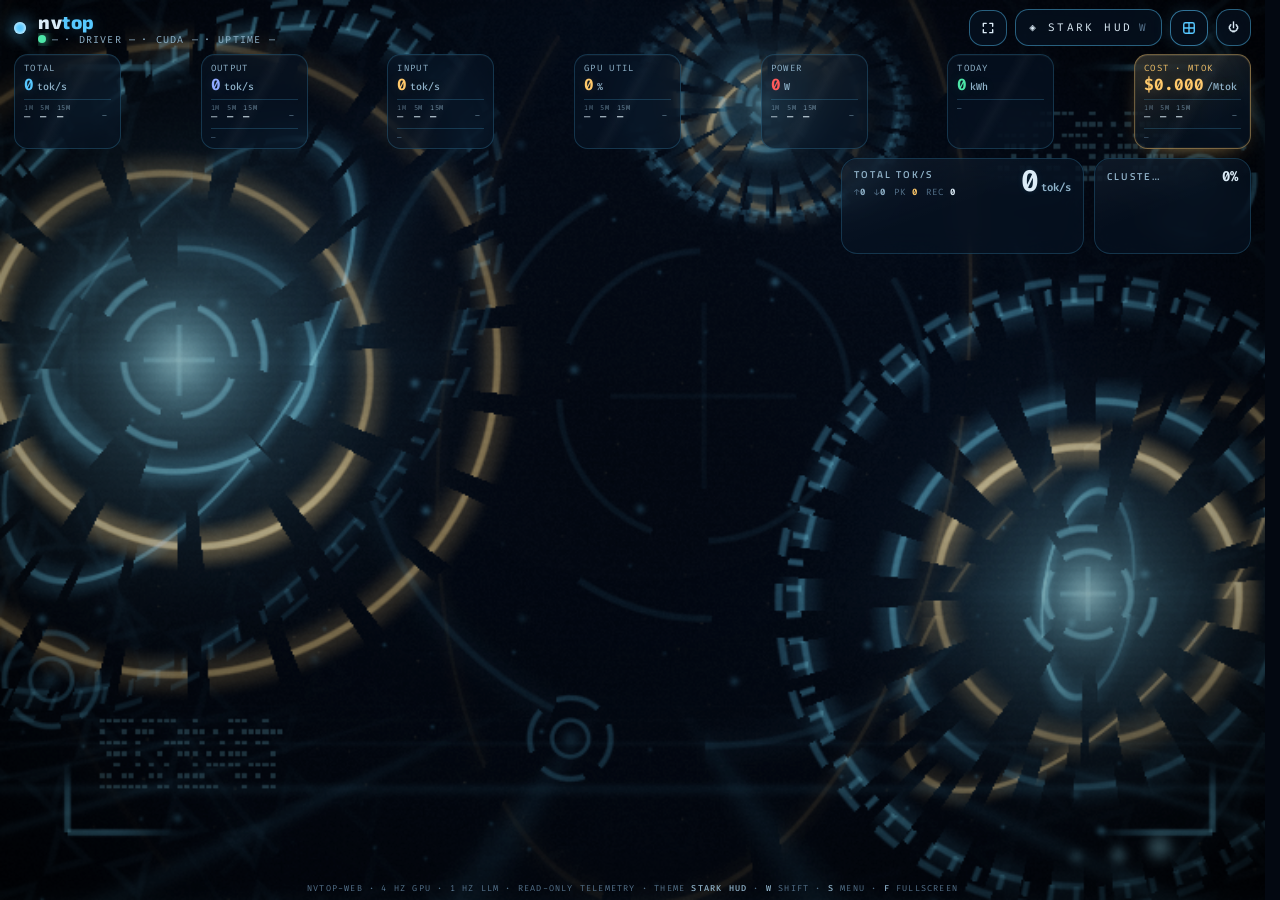
==== commit bc237c54: "Run ledger (tokens/uptime since load), vendor-price equivalent and all-time served ledger - per-mode" ====
--- a/static/index.html
+++ b/static/index.html
@@ -227,6 +227,13 @@
 .model-card .status{display:flex;align-items:center;gap:6px;font-family:var(--mono);font-size:10px;letter-spacing:1.2px;text-transform:uppercase}
 .model-card .status .blip{width:8px;height:8px;border-radius:50%;background:var(--crit);box-shadow:0 0 8px var(--crit)}
 .model-card.healthy .status .blip{background:var(--good);box-shadow:0 0 10px var(--good);animation:pulse 1.4s infinite}
+.run-ledger{display:flex;align-items:center;gap:7px;font-family:var(--mono);font-size:8.5px;letter-spacing:.09em;
+  text-transform:uppercase;color:var(--muted);white-space:nowrap;padding:3px 8px;border-radius:6px;margin-top:2px;
+  border:1px solid var(--line);background:rgba(255,255,255,.03)}
+.run-ledger .rk{color:var(--muted);opacity:.82;font-size:8px}
+.run-ledger b{color:var(--accent);font-weight:700;letter-spacing:0;text-transform:none;font-size:11px;font-variant-numeric:tabular-nums}
+.run-ledger b .ru{font-size:8px;color:var(--muted);margin-left:2px;letter-spacing:.05em}
+.run-ledger .rl-sep{width:1px;height:12px;background:var(--line-strong);opacity:.7;margin:0 1px}
 .engine-badge{font-family:var(--mono);font-size:9px;letter-spacing:1px;padding:3px 9px;border-radius:999px;white-space:nowrap;
   max-width:100%;overflow:hidden;text-overflow:ellipsis;
   color:var(--accent2);border:1px solid rgba(var(--accent2-rgb),.4);background:rgba(var(--accent2-rgb),.07);text-transform:uppercase}
@@ -256,6 +263,13 @@
 .spec.live{border-color:rgba(var(--accent-rgb),.22)}
 .spec.live .v{color:var(--accent)}
 .model-card .stats{display:grid;grid-template-columns:repeat(6,minmax(0,1fr));gap:6px}
+.model-card .economy{grid-column:1/-1;display:flex;align-items:baseline;gap:7px;flex-wrap:wrap;margin-top:5px;padding-top:6px;
+  border-top:1px solid var(--line-strong);font-family:var(--mono);font-size:8px;letter-spacing:.08em;color:var(--muted);text-transform:uppercase}
+.model-card .economy .ek{color:var(--faint);letter-spacing:.12em}
+.model-card .economy b{color:var(--accent2);font-size:11px;font-weight:700;letter-spacing:0;text-transform:none;font-variant-numeric:tabular-nums}
+.model-card .economy b.all{color:var(--text)}
+.model-card .economy .sub{color:var(--faint);font-size:7.5px;margin-left:auto;text-transform:none;letter-spacing:.04em}
+.model-card .economy .coal{color:var(--faint)}
 .model-card .stat .v{font-family:var(--mono);font-size:15px;font-weight:700;white-space:nowrap;overflow:hidden;text-overflow:ellipsis}
 .model-card .stat .l{font-family:var(--mono);font-size:8px;color:var(--muted);letter-spacing:1px;text-transform:uppercase;white-space:nowrap;overflow:hidden;text-overflow:ellipsis}
 .model-card .spark{margin-top:8px;height:28px;display:block;width:100%}
@@ -822,9 +836,9 @@
   <div class="tm-list"></div>
 </div>
 
-<script src="/static/themes/runner.js?v=20261104j"></script>
+<script src="/static/themes/runner.js?v=20261104n"></script>
 <script>
-const ASSET_VER = '20261104j';
+const ASSET_VER = '20261104n';
 const $ = (id) => document.getElementById(id);
 const setHTML = (el, html) => {
   if (el.__nvtopHTML !== html){ el.innerHTML = html; el.__nvtopHTML = html; }
@@ -844,7 +858,8 @@
 const fmtInt = (n) => fmt(n,0);
 const fmtCompact = (n) => {
   if (n == null || isNaN(n)) return '0';
-  if (n >= 1000000) return (n / 1000000).toFixed(1).replace(/\.0$/, '') + 'M';
+  if (n >= 1e9) return (n / 1e9).toFixed(n >= 1e10 ? 1 : 2).replace(/\.0+$/, '') + 'B';
+  if (n >= 1e6) return (n / 1e6).toFixed(n >= 1e8 ? 1 : 2).replace(/\.0+$/, '') + 'M';
   if (n >= 1000) return (n / 1000).toFixed(1).replace(/\.0$/, '') + 'k';
   return String(n);
 };
@@ -1604,6 +1619,7 @@
       <div class="head-right">
         <div class="status"><span class="blip"></span><span data-role="state">${m.healthy?'live':'offline'}</span></div>
         <div class="engine-badge" data-role="engine" hidden></div>
+        <div class="run-ledger" data-role="ledger" hidden title="Cumulative work since this engine loaded its weights"><span class="rk">served</span><b data-role="lg-tok">—</b><span class="rl-sep"></span><span class="rk">up</span><b data-role="lg-up">—</b></div>
       </div>
     </div>
     <div class="blurb" data-role="blurb" hidden></div>
@@ -1620,6 +1636,12 @@
       <div class="stat"><div class="v" data-role="run">0</div><div class="l">run</div></div>
       <div class="stat"><div class="v" data-role="wait">0</div><div class="l">queue</div></div>
       <div class="stat"><div class="v" data-role="kv">0%</div><div class="l">kv</div></div>
+      <div class="economy" data-role="economy" hidden>
+        <span class="ek">api equiv</span><b data-role="eco-load">—</b><span class="coal">this load</span>
+        <span class="rl-sep"></span>
+        <span class="ek">all-time</span><b class="all" data-role="eco-all">—</b><span class="coal">·</span><span class="coal" data-role="eco-vol">—</span>
+        <span class="sub" data-role="eco-sub"></span>
+      </div>
     </div>
     <canvas class="spark" data-role="spark"></canvas>
   </div>`;
@@ -1656,6 +1678,47 @@
   const eng = Q('[data-role="engine"]');
   eng.hidden = !it.engine;
   if (it.engine) eng.textContent = it.engine + (it.engine_version ? ' ' + it.engine_version : '');
+  /* Run ledger: volume served since the weights were loaded + how long it has
+     been up. Counters come from the engine's own Prometheus totals, so they
+     reset exactly when the model reloads — no invented session arithmetic. */
+  const tokTotal = (m.prompt_tokens_total || 0) + (m.generation_tokens_total || 0);
+  const upS = it.uptime_s != null ? it.uptime_s : (m.loaded_uptime_s != null ? m.loaded_uptime_s : null);
+  /* Economics: what this load and the whole ledger would have cost at the
+     vendor's list price. Computed from the engine's own token counters — the
+     dashboard never guesses how a bill would be rounded. */
+  const eco = Q('[data-role="economy"]');
+  const api = (lastSnap && lastSnap.totals && lastSnap.totals.official_api) || null;
+  const at = (lastSnap && lastSnap.totals && lastSnap.totals.alltime) || null;
+  if (eco){
+    const pin = api ? Number(api.in_usd_mtok) || 0 : 0;
+    const pout = api ? Number(api.out_usd_mtok) || 0 : 0;
+    const money = (v) => v >= 1000 ? v.toLocaleString('en-US', {maximumFractionDigits: 0})
+                                   : v >= 10 ? v.toFixed(0) : v.toFixed(2);
+    const loadCost = ((m.prompt_tokens_total || 0) * pin + (m.generation_tokens_total || 0) * pout) / 1e6;
+    const allCost = at ? (at.in * pin + at.out * pout) / 1e6 : 0;
+    eco.hidden = !(api && m.healthy && tokTotal > 0);
+    if (!eco.hidden){
+      Q('[data-role="eco-load"]').textContent = '$' + money(loadCost);
+      Q('[data-role="eco-all"]').textContent = at ? '$' + money(allCost) : '—';
+      Q('[data-role="eco-vol"]').textContent = at ? `${fmtCompact(at.total)} tok` : '';
+      Q('[data-role="eco-sub"]').textContent = `peak list · $${pin.toFixed(2)} in / $${pout.toFixed(2)} out per Mtok`;
+      eco.title = `Reference: ${api.model} official list price, peak, cache-miss inputs`
+        + ` (off-peak $${api.offpeak_in_usd_mtok}/$${api.offpeak_out_usd_mtok}; ${api.source}, checked ${api.checked})\n`
+        + `this load: ${fmtCompact(tokTotal)} tok (${fmtCompact(m.prompt_tokens_total||0)} in / ${fmtCompact(m.generation_tokens_total||0)} out)\n`
+        + (at ? `all-time since ${at.since.slice(0,10)}: ${fmtCompact(at.total)} tok (${fmtCompact(at.in)} in / ${fmtCompact(at.out)} out)` : '');
+    }
+  }
+  const led = Q('[data-role="ledger"]');
+  if (led){
+    const showLed = !!m.healthy && (tokTotal > 0 || upS != null);
+    led.hidden = !showLed;
+    if (showLed){
+      Q('[data-role="lg-tok"]').innerHTML = tokTotal > 0 ? `${fmtCompact(tokTotal)}<span class="ru">tok</span>` : '—';
+      Q('[data-role="lg-up"]').textContent = upS != null ? fmtSecs(upS) : '—';
+      led.title = `Served ${tokTotal.toLocaleString('en-US')} tokens since load`
+        + (upS != null ? ` · up for ${fmtSecs(upS)}` : '');
+    }
+  }
   const blurb = Q('[data-role="blurb"]');
   blurb.hidden = !(it.blurb || it.summary);
   if (!blurb.hidden){
@@ -1700,9 +1763,6 @@
   if (it.weights_gb) C(`${it.weights_gb >= 100 ? Math.round(it.weights_gb) : it.weights_gb} GB`, it.config_path ? 'source weights' : 'on disk');
   if (it.vram_mib) C(fmtBytesMib(it.vram_mib), `vram${it.tp ? ' · tp' + it.tp : ''}`, true);
   else if (it.tp) C(`TP${it.tp}`, 'parallelism');
-  if (it.uptime_s != null) C(fmtSecs(it.uptime_s), 'uptime', true);
-  const tok = (m.prompt_tokens_total || 0) + (m.generation_tokens_total || 0);
-  if (tok) C(fmtCompact(tok), 'tokens', true);
   const specs = Q('[data-role="specs"]');
   specs.hidden = !cells.length;
   setHTML(specs, cells.join(''));
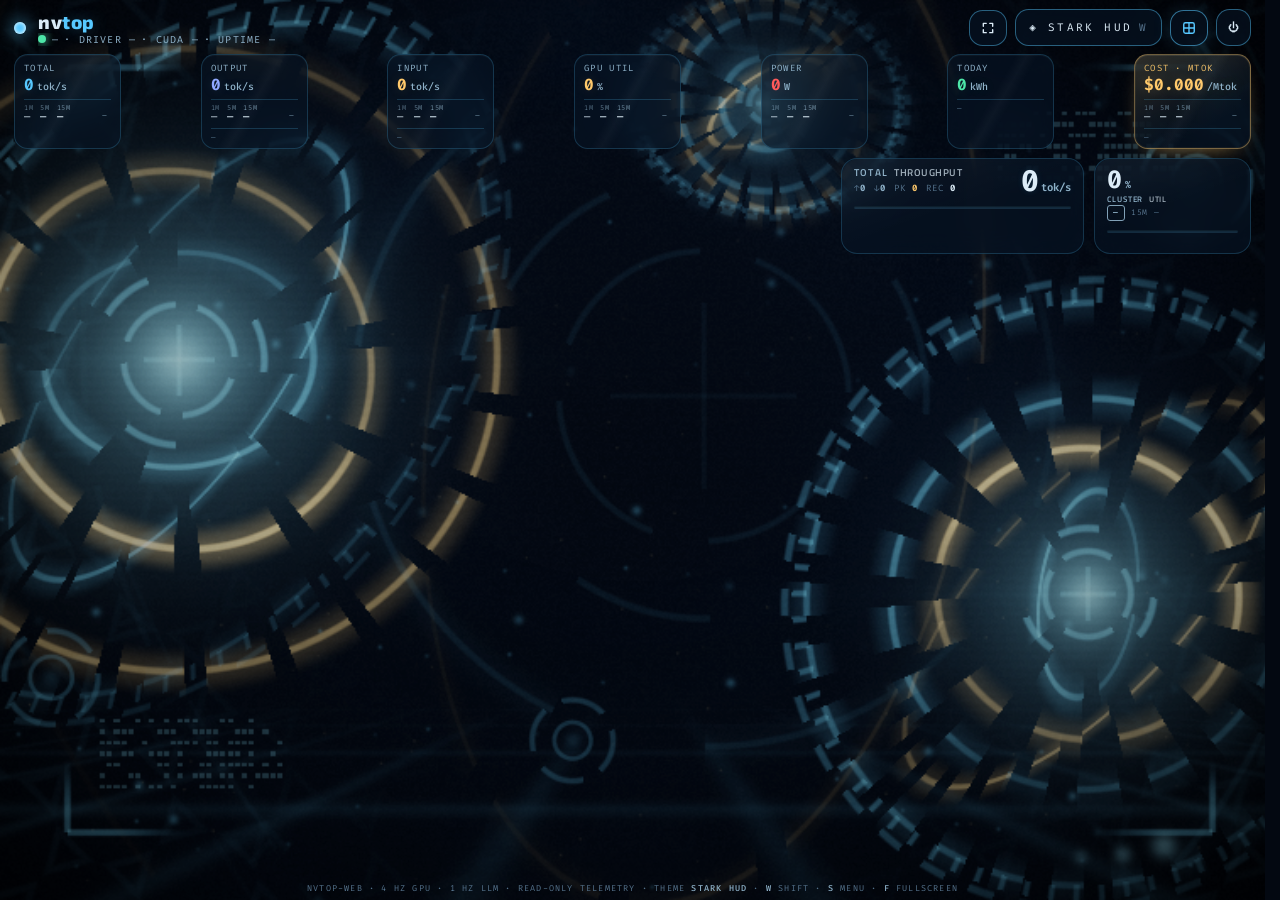
==== commit 269cfe90: "Redesign the cluster chart deck: instrument headers, state-aware rails, narrow-card stacking - unifi" ====
--- a/static/index.html
+++ b/static/index.html
@@ -550,9 +550,33 @@
 
 .global-charts{display:grid;grid-template-columns:1fr 1fr;gap:12px;margin-bottom:14px}
 .chart-card{padding:10px 13px}
-.chart-card .h{display:flex;justify-content:space-between;align-items:center;margin-bottom:6px;gap:8px}
-.chart-card .h .title{font-family:var(--font-head);font-size:10px;letter-spacing:2px;color:var(--muted);text-transform:uppercase;font-weight:600;overflow:hidden;text-overflow:ellipsis;white-space:nowrap}
-.chart-card .h .now{font-family:var(--mono);font-size:14px;font-weight:700;min-width:70px;text-align:right;white-space:nowrap}
+.chart-card .h{display:grid;grid-template-columns:minmax(0,1fr) auto;grid-template-areas:"id now";align-items:start;margin-bottom:2px;gap:10px}
+.chart-card .hid{grid-area:id;min-width:0}
+.chart-card .h .now{grid-area:now}
+.chart-card .h .title{font-family:var(--font-head);font-size:9.5px;letter-spacing:1.2px;color:var(--muted);text-transform:uppercase;font-weight:600;
+  display:flex;flex-wrap:nowrap;align-items:baseline;gap:6px;line-height:1.2;min-width:0;white-space:nowrap}
+.chart-card .h .title .soft{color:var(--text);opacity:.72;letter-spacing:.55px;font-weight:600;text-transform:inherit}
+.chart-card .h .now{font-family:var(--mono);font-size:14px;font-weight:700;min-width:0;text-align:right;white-space:nowrap;font-variant-numeric:tabular-nums}
+.chart-card .now.util{display:flex;align-items:baseline;gap:2px;line-height:1}
+.chart-card .now.util .n{font-size:24px;font-weight:800;letter-spacing:-.5px;color:var(--text)}
+.chart-card .now.util .unit{font-size:10px;color:var(--muted);font-weight:600;margin-left:1px}
+.chart-card .h-sub{display:flex;flex-wrap:wrap;align-items:center;gap:9px;margin-top:3px;font-family:var(--mono);
+  font-size:8px;letter-spacing:.09em;text-transform:uppercase;color:var(--faint);white-space:nowrap}
+.chart-card .h-sub b{color:var(--muted);font-weight:700;font-variant-numeric:tabular-nums}
+.chart-card .h-sub .st{color:var(--muted);font-weight:700;letter-spacing:.13em;padding:1px 5px;border:1px solid currentColor;border-radius:3px;opacity:.9;display:inline-flex;align-items:center;line-height:1.45}
+.chart-card .h-sub .st.on{color:var(--good)}
+.chart-card .h-sub .st.hot{color:var(--warn)}
+.chart-card .h-sub .st.max{color:var(--crit)}
+/* signal rail: the same physical read as the number, across every theme */
+.chart-card .rail{position:relative;height:3px;border-radius:2px;overflow:hidden;flex:none;margin:5px 0 5px;
+  background:color-mix(in srgb,var(--line) 65%,rgba(255,255,255,.06));box-shadow:inset 0 1px 1px rgba(0,0,0,.35)}
+.chart-card .rail i{display:block;height:100%;width:0;border-radius:2px;
+  background:linear-gradient(90deg,color-mix(in srgb,var(--accent) 60%,var(--void)),var(--accent));
+  box-shadow:0 0 6px rgba(var(--accent-rgb),calc(.18*var(--glow)));
+  transition:width .55s cubic-bezier(.2,.8,.2,1),background .4s}
+.chart-card .rail i.on{background:linear-gradient(90deg,color-mix(in srgb,var(--accent) 55%,var(--void)),var(--accent) 70%,color-mix(in srgb,var(--accent) 55%,var(--text)))}
+.chart-card .rail i.hot{background:linear-gradient(90deg,color-mix(in srgb,var(--warn) 55%,var(--void)),var(--warn));box-shadow:0 0 6px rgba(var(--warn-rgb),calc(.2*var(--glow)))}
+.chart-card .rail i.max{background:linear-gradient(90deg,color-mix(in srgb,var(--crit) 55%,var(--void)),var(--crit));box-shadow:0 0 7px rgba(var(--crit-rgb),calc(.22*var(--glow)))}
 .chart-card canvas{display:block;width:100%;height:84px}
 /* ── hero: total throughput ── */
 .chart-card.hero{overflow:hidden;--f:0}
@@ -568,7 +592,7 @@
 .hero-sub b{color:var(--muted);font-weight:700;font-variant-numeric:tabular-nums}
 .hero-sub span:nth-child(3) b{color:var(--accent2)}
 .hero-sub span:nth-child(4) b{color:var(--text)}
-#tps-fx{position:absolute;inset:0;width:100%;height:100%;pointer-events:none;mix-blend-mode:screen}
+#tps-fx{position:absolute;inset:0;width:100%;height:100%;pointer-events:none;mix-blend-mode:screen;opacity:.78}
 body.theme-light #tps-fx{mix-blend-mode:multiply;opacity:.5}
 .chart-card.hero::after{content:"";position:absolute;inset:0;pointer-events:none;border-radius:inherit;
   box-shadow:inset 0 0 calc(var(--f)*60px) rgba(var(--accent-rgb),calc(var(--f)*.18*var(--glow)));transition:box-shadow .6s}
@@ -580,6 +604,17 @@
 .live-dot{display:inline-block;width:8px;height:8px;border-radius:50%;background:var(--good);box-shadow:0 0 10px var(--good);animation:pulse 1.2s infinite;margin-right:6px;vertical-align:middle}
 
 /* ── responsive: foldables / phones / portrait monitors ── */
+.chart-card{container:chartcard / inline-size}
+@container chartcard (max-width:170px){
+  .chart-card .h{grid-template-columns:minmax(0,1fr);grid-template-areas:"now" "id";gap:2px}
+  .chart-card .h .now{justify-self:start;text-align:left}
+  .chart-card .now.util .n{font-size:25px}
+  .chart-card .h .title{font-size:8px;letter-spacing:.9px;white-space:normal;line-height:1.25}
+  .chart-card .hero-sub{font-size:8px;margin-top:1px}
+  .chart-card .h-sub{gap:6px;margin-top:1px}
+  .chart-card .h-sub .hn{display:none}
+}
+@container chartcard (max-width:210px){ .chart-card .h-sub .hn,.chart-card .hero-sub .hn{display:none} }
 @media(max-width:1470px){
   header.top{grid-template-columns:minmax(0,1fr) auto;grid-template-areas:"brand btns" "kpis kpis";row-gap:8px}
   .kpis{justify-content:space-between}
@@ -610,6 +645,8 @@
   .global-charts{gap:8px}
   .chart-card canvas{height:60px}
   .chart-card .h .now{font-size:12px;min-width:0}
+  .chart-card .now.util .n{font-size:19px}
+  .chart-card .h .title{flex-wrap:wrap;white-space:normal}
   .models-grid,.gpu-grid{gap:10px}
   .model-card .stats{gap:4px}
   .model-card .stat .v{font-size:12.5px}
@@ -807,14 +844,22 @@
     <div class="global-charts">
       <div class="panel chart-card hero" id="tps-hero">
         <div class="h">
-          <div><div class="title">Total tok/s</div><div class="hero-sub" id="tps-sub"><span>↑<b>0</b></span><span>↓<b>0</b></span><span>pk <b>0</b></span><span>rec <b>0</b></span></div></div>
+          <div class="hid"><div class="title">Total <span class="soft">throughput</span></div><div class="hero-sub" id="tps-sub"><span>↑<b>0</b></span><span>↓<b>0</b></span><span>pk <b>0</b></span><span>rec <b>0</b></span></div></div>
           <div class="now" id="ch-tps-now">0<span class="unit">tok/s</span></div>
         </div>
+        <div class="rail" aria-hidden="true"><i id="tps-rail"></i></div>
         <canvas id="ch-tps"></canvas>
         <canvas id="tps-fx" aria-hidden="true"></canvas>
       </div>
-      <div class="panel chart-card">
-        <div class="h"><div class="title">Cluster util</div><div class="now" id="ch-util-now">0%</div></div>
+      <div class="panel chart-card util-card">
+        <div class="h">
+          <div class="hid">
+            <div class="title">Cluster <span class="soft">util</span></div>
+            <div class="h-sub"><span class="st" id="cu-state">—</span><span id="cu-avg15">15m —</span><span class="hn" id="cu-pk">pk —</span></div>
+          </div>
+          <div class="now util" id="ch-util-now"><span class="n">0</span><span class="unit">%</span></div>
+        </div>
+        <div class="rail" aria-hidden="true"><i id="cu-rail"></i></div>
         <canvas id="ch-util"></canvas>
       </div>
     </div>
@@ -836,9 +881,9 @@
   <div class="tm-list"></div>
 </div>
 
-<script src="/static/themes/runner.js?v=20261104n"></script>
+<script src="/static/themes/runner.js?v=20261104v"></script>
 <script>
-const ASSET_VER = '20261104n';
+const ASSET_VER = '20261104v';
 const $ = (id) => document.getElementById(id);
 const setHTML = (el, html) => {
   if (el.__nvtopHTML !== html){ el.innerHTML = html; el.__nvtopHTML = html; }
@@ -1215,6 +1260,10 @@
   const ys = (v) => h - pad - (h - pad*2) * ((v - min)/(max - min));
   ctx.strokeStyle = UI.light ? 'rgba(0,0,0,.06)' : 'rgba(255,255,255,.05)'; ctx.lineWidth=1;
   for (let i=1;i<4;i++){ const y = h*i/4; ctx.beginPath(); ctx.moveTo(0,y); ctx.lineTo(w,y); ctx.stroke(); }
+  if (opts.guide != null && opts.guide > min && opts.guide < max){
+    ctx.save(); ctx.setLineDash([3,4]); ctx.strokeStyle = UI.light ? 'rgba(0,0,0,.18)' : 'rgba(255,255,255,.16)';
+    const gy = ys(opts.guide); ctx.beginPath(); ctx.moveTo(0,gy); ctx.lineTo(w,gy); ctx.stroke(); ctx.restore();
+  }
   if (fillColor){
     ctx.beginPath();
     ctx.moveTo(xs(0), h);
@@ -2159,7 +2208,7 @@
 
 /* ════════ HERO: total throughput — tweened odometer, load glow, token stream ════════ */
 const Hero = (() => {
-  const card = $('tps-hero'), now = $('ch-tps-now'), sub = $('tps-sub'), fx = $('tps-fx');
+  const card = $('tps-hero'), now = $('ch-tps-now'), sub = $('tps-sub'), fx = $('tps-fx'), rail = $('tps-rail');
   let target = 0, shown = 0, peak = 0, record = 0, outT = 0, inT = 0, lastText = '', raf = 0, lastT = performance.now();
   try { record = parseFloat(localStorage.getItem('nvtop-tps-record')) || 0; } catch(e){}
   const parts = [];           // token particles: {x,y,vx,vy,life,len}
@@ -2186,6 +2235,7 @@
     const f = peak > 1 ? Math.min(1, shown / peak) : 0;
     const fs = f.toFixed(3);
     if (card.style.getPropertyValue('--f') !== fs){ card.style.setProperty('--f', fs); const k1 = document.querySelector('.kpi.c-accent'); if (k1) k1.style.setProperty('--f', fs); }
+    if (rail){ const wpx = (f*100).toFixed(1) + '%'; if (rail.style.width !== wpx) rail.style.width = wpx; }
     /* token stream */
     const dpr = window.devicePixelRatio || 1, w = fx.clientWidth, h = fx.clientHeight;
     if (w && h){
@@ -2230,8 +2280,23 @@
   drawLine($('ch-tps'), tps, UI.accent, hexA(UI.accent,.30), {zeroBase:true, hero:true, peak: Hero.peak()});
 
   const util = snap.totals.history.gpu_util_avg || [];
-  drawLine($('ch-util'), util, UI.info, hexA(UI.info,.22), {min:0,max:100});
-  $('ch-util-now').textContent = `${snap.totals.gpu_util_avg.toFixed(0)}%`;
+  drawLine($('ch-util'), util, UI.info, hexA(UI.info,.22), {min:0,max:100,guide:90});
+  const u = Math.max(0, Math.min(100, snap.totals.gpu_util_avg || 0));
+  const uEl = $('ch-util-now');
+  setHTML(uEl, `<span class="n">${u.toFixed(0)}</span><span class="unit">%</span>`);
+  const rail = $('cu-rail');
+  if (rail){ rail.style.width = u.toFixed(1) + '%'; rail.className = u >= 95 ? 'max' : u >= 80 ? 'hot' : u >= 25 ? 'on' : ''; }
+  const st = $('cu-state');
+  if (st){
+    const [label, cls] = u >= 97 ? ['SATURATED', 'max'] : u >= 85 ? ['PRESSURED', 'hot']
+      : u >= 40 ? ['WORKING', 'on'] : u > 2 ? ['LIGHT', ''] : ['IDLE', ''];
+    if (st.textContent !== label) st.textContent = label;
+    const cn = 'st ' + cls; if (st.className !== cn) st.className = cn;
+  }
+  const lv = (snap.totals.lavg || {}).util;
+  const a15 = $('cu-avg15'), pk = $('cu-pk');
+  if (a15) setHTML(a15, `15m <b>${lv ? Math.round(lv[2]) + '%' : '—'}</b>`);
+  if (pk) setHTML(pk, `pk <b>${util.length ? Math.max(...util).toFixed(0) + '%' : '—'}</b>`);
 }
 
 /* ════════ EVENT ENGINE — every telemetry signal → visible ticker entry + wallpaper pulse ════════ */
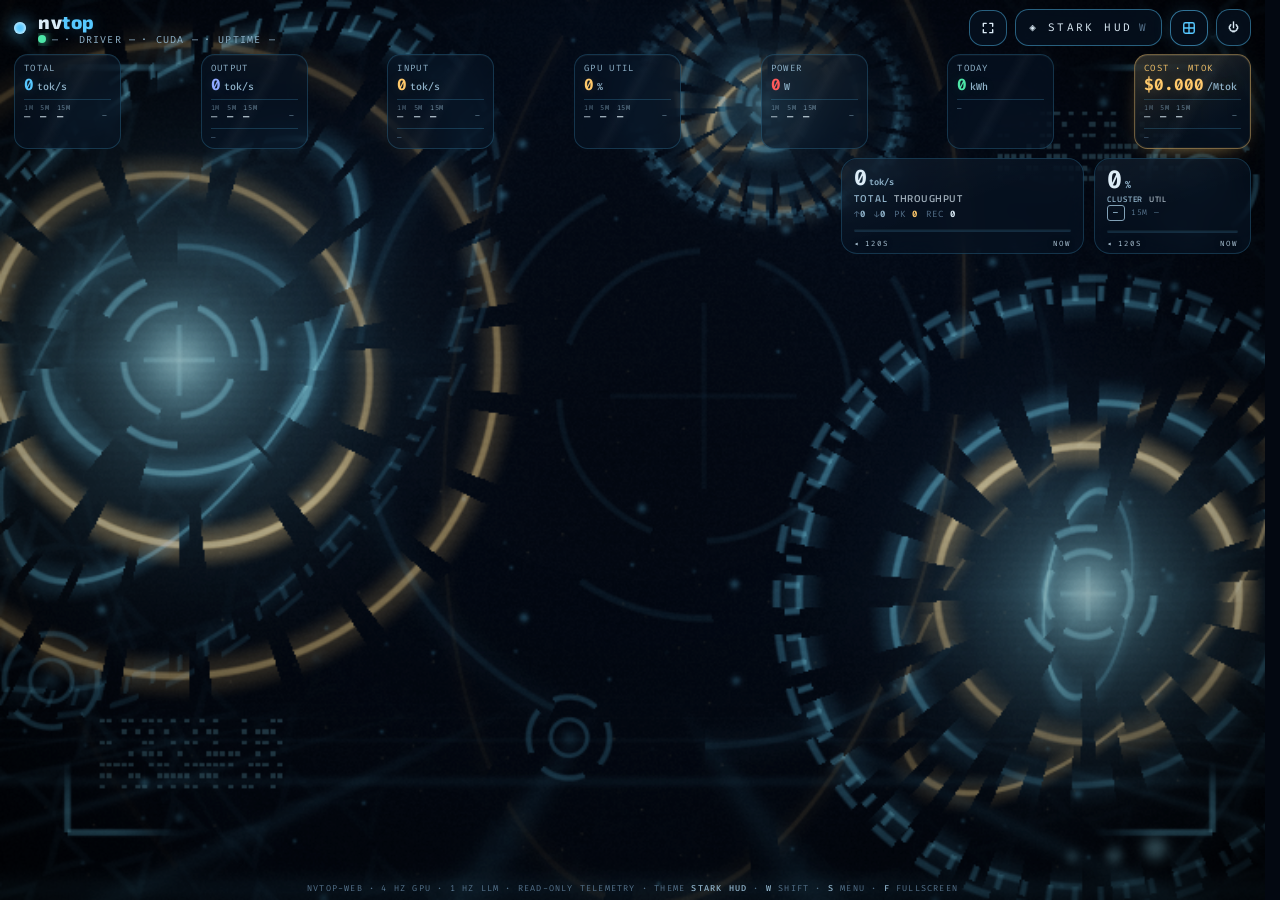
==== commit 2285ba1c: "Scale hero typography from card width; chart headroom and axis context; unify narrow card grammar - " ====
--- a/static/index.html
+++ b/static/index.html
@@ -560,7 +560,7 @@
 .chart-card .now.util{display:flex;align-items:baseline;gap:2px;line-height:1}
 .chart-card .now.util .n{font-size:24px;font-weight:800;letter-spacing:-.5px;color:var(--text)}
 .chart-card .now.util .unit{font-size:10px;color:var(--muted);font-weight:600;margin-left:1px}
-.chart-card .h-sub{display:flex;flex-wrap:wrap;align-items:center;gap:9px;margin-top:3px;font-family:var(--mono);
+.chart-card .h-sub{display:flex;flex-wrap:wrap;align-items:center;line-height:1.45;gap:9px;margin-top:3px;font-family:var(--mono);
   font-size:8px;letter-spacing:.09em;text-transform:uppercase;color:var(--faint);white-space:nowrap}
 .chart-card .h-sub b{color:var(--muted);font-weight:700;font-variant-numeric:tabular-nums}
 .chart-card .h-sub .st{color:var(--muted);font-weight:700;letter-spacing:.13em;padding:1px 5px;border:1px solid currentColor;border-radius:3px;opacity:.9;display:inline-flex;align-items:center;line-height:1.45}
@@ -578,21 +578,23 @@
 .chart-card .rail i.hot{background:linear-gradient(90deg,color-mix(in srgb,var(--warn) 55%,var(--void)),var(--warn));box-shadow:0 0 6px rgba(var(--warn-rgb),calc(.2*var(--glow)))}
 .chart-card .rail i.max{background:linear-gradient(90deg,color-mix(in srgb,var(--crit) 55%,var(--void)),var(--crit));box-shadow:0 0 7px rgba(var(--crit-rgb),calc(.22*var(--glow)))}
 .chart-card canvas{display:block;width:100%;height:84px}
+.axis-note{position:absolute;left:12px;right:12px;bottom:5px;display:flex;justify-content:space-between;pointer-events:none;
+  font-family:var(--mono);font-size:7.5px;letter-spacing:.11em;text-transform:uppercase;color:color-mix(in srgb,var(--muted) 55%,var(--text));opacity:.95;text-shadow:0 0 6px var(--void)}
 /* ── hero: total throughput ── */
 .chart-card.hero{overflow:hidden;--f:0}
 .chart-card.hero .h{display:grid;grid-template-columns:minmax(0,1fr) auto;align-items:start;margin-bottom:2px;gap:10px}
 .chart-card.hero .h>div:first-child{min-width:0}
-.chart-card.hero .now{font-family:var(--mono);font-size:clamp(22px,3.3vh,40px);flex:none;white-space:nowrap;font-weight:800;letter-spacing:-1px;line-height:1;
+.chart-card.hero .now{font-family:var(--mono);font-size:clamp(19px,8.4cqw,36px);flex:none;white-space:nowrap;font-weight:800;letter-spacing:-.6px;line-height:1.05;
   color:color-mix(in srgb,var(--text) calc(100% - var(--f)*45%),#fff);min-width:0;text-align:right;font-variant-numeric:tabular-nums;
-  text-shadow:0 0 calc(6px + var(--f)*30px) rgba(var(--accent-rgb),calc((.25 + var(--f)*.75)*var(--glow))),0 0 4px rgba(var(--accent-rgb),calc(var(--f)*.9*var(--glow)));
+  text-shadow:0 0 calc(3px + var(--f)*12px) rgba(var(--accent-rgb),calc((.2 + var(--f)*.55)*var(--glow)));
   transition:color .6s}
-.chart-card.hero .now .unit{font-size:.36em;color:var(--muted);margin-left:.3em;font-weight:600;letter-spacing:0;vertical-align:baseline}
+.chart-card.hero .now .unit{font-size:.40em;color:var(--muted);margin-left:.30em;font-weight:600;letter-spacing:.01em;vertical-align:baseline;line-height:1}
 .hero-sub{display:flex;gap:8px;flex-wrap:nowrap;overflow:hidden;white-space:nowrap;font-family:var(--mono);font-size:9px;letter-spacing:1px;text-transform:uppercase;color:var(--faint);margin-top:4px;
   mask-image:linear-gradient(90deg,#000 calc(100% - 16px),transparent);-webkit-mask-image:linear-gradient(90deg,#000 calc(100% - 16px),transparent)}
 .hero-sub b{color:var(--muted);font-weight:700;font-variant-numeric:tabular-nums}
 .hero-sub span:nth-child(3) b{color:var(--accent2)}
 .hero-sub span:nth-child(4) b{color:var(--text)}
-#tps-fx{position:absolute;inset:0;width:100%;height:100%;pointer-events:none;mix-blend-mode:screen;opacity:.78}
+#tps-fx{position:absolute;inset:0;width:100%;height:100%;pointer-events:none;mix-blend-mode:screen;opacity:.55}
 body.theme-light #tps-fx{mix-blend-mode:multiply;opacity:.5}
 .chart-card.hero::after{content:"";position:absolute;inset:0;pointer-events:none;border-radius:inherit;
   box-shadow:inset 0 0 calc(var(--f)*60px) rgba(var(--accent-rgb),calc(var(--f)*.18*var(--glow)));transition:box-shadow .6s}
@@ -605,6 +607,10 @@
 
 /* ── responsive: foldables / phones / portrait monitors ── */
 .chart-card{container:chartcard / inline-size}
+@container chartcard (max-width:260px){
+  .chart-card.hero .h{grid-template-columns:minmax(0,1fr);grid-template-areas:"now" "id";row-gap:3px}
+  .chart-card.hero .now{justify-self:start;text-align:left;font-size:clamp(21px,10cqw,30px)}
+}
 @container chartcard (max-width:170px){
   .chart-card .h{grid-template-columns:minmax(0,1fr);grid-template-areas:"now" "id";gap:2px}
   .chart-card .h .now{justify-self:start;text-align:left}
@@ -614,6 +620,7 @@
   .chart-card .h-sub{gap:6px;margin-top:1px}
   .chart-card .h-sub .hn{display:none}
 }
+@container chartcard (max-width:300px){ .chart-card.hero .hero-sub .ho{display:none} }
 @container chartcard (max-width:210px){ .chart-card .h-sub .hn,.chart-card .hero-sub .hn{display:none} }
 @media(max-width:1470px){
   header.top{grid-template-columns:minmax(0,1fr) auto;grid-template-areas:"brand btns" "kpis kpis";row-gap:8px}
@@ -847,9 +854,10 @@
           <div class="hid"><div class="title">Total <span class="soft">throughput</span></div><div class="hero-sub" id="tps-sub"><span>↑<b>0</b></span><span>↓<b>0</b></span><span>pk <b>0</b></span><span>rec <b>0</b></span></div></div>
           <div class="now" id="ch-tps-now">0<span class="unit">tok/s</span></div>
         </div>
-        <div class="rail" aria-hidden="true"><i id="tps-rail"></i></div>
+        <div class="rail" aria-hidden="true" title="Live throughput as a share of the session peak"><i id="tps-rail"></i></div>
         <canvas id="ch-tps"></canvas>
         <canvas id="tps-fx" aria-hidden="true"></canvas>
+        <div class="axis-note" aria-hidden="true"><span>◂ 120s</span><span>now</span></div>
       </div>
       <div class="panel chart-card util-card">
         <div class="h">
@@ -859,8 +867,9 @@
           </div>
           <div class="now util" id="ch-util-now"><span class="n">0</span><span class="unit">%</span></div>
         </div>
-        <div class="rail" aria-hidden="true"><i id="cu-rail"></i></div>
+        <div class="rail" aria-hidden="true" title="Cluster GPU utilisation against the 100% ceiling"><i id="cu-rail"></i></div>
         <canvas id="ch-util"></canvas>
+        <div class="axis-note" aria-hidden="true"><span>◂ 120s</span><span>now</span></div>
       </div>
     </div>
 
@@ -881,9 +890,9 @@
   <div class="tm-list"></div>
 </div>
 
-<script src="/static/themes/runner.js?v=20261104v"></script>
+<script src="/static/themes/runner.js?v=20261105a"></script>
 <script>
-const ASSET_VER = '20261104v';
+const ASSET_VER = '20261105a';
 const $ = (id) => document.getElementById(id);
 const setHTML = (el, html) => {
   if (el.__nvtopHTML !== html){ el.innerHTML = html; el.__nvtopHTML = html; }
@@ -1255,9 +1264,12 @@
   let max = opts.max ?? Math.max(...data);
   if (max - min < 1e-6){ max = min + 1; }
   if (opts.zeroBase) min = 0;
-  const pad = 4;
-  const xs = (i) => pad + (w - pad*2) * (i/(data.length-1));
-  const ys = (v) => h - pad - (h - pad*2) * ((v - min)/(max - min));
+  if (opts.headroom){ max += (max - min) * 0.14; }
+  const padX = 8;
+  const padT = opts.hero ? 12 : 10;
+  const padB = opts.axes ? 16 : 10;
+  const xs = (i) => padX + (w - padX*2) * (i/(data.length-1));
+  const ys = (v) => h - padB - (h - padT - padB) * ((v - min)/(max - min));
   ctx.strokeStyle = UI.light ? 'rgba(0,0,0,.06)' : 'rgba(255,255,255,.05)'; ctx.lineWidth=1;
   for (let i=1;i<4;i++){ const y = h*i/4; ctx.beginPath(); ctx.moveTo(0,y); ctx.lineTo(w,y); ctx.stroke(); }
   if (opts.guide != null && opts.guide > min && opts.guide < max){
@@ -1271,18 +1283,19 @@
     ctx.lineTo(xs(data.length-1), h); ctx.closePath();
     const g = ctx.createLinearGradient(0,0,0,h);
     g.addColorStop(0, fillColor);
+    g.addColorStop(0.72, hexA(color, opts.hero ? 0.07 : 0.04));
     g.addColorStop(1, 'rgba(0,0,0,0)');
     ctx.fillStyle = g; ctx.fill();
   }
   if (opts.peak != null && opts.peak > 0){
     const py = ys(opts.peak);
-    if (py > 2 && py < h - 2){
+    if (py > 3 && py < h - 3){
       ctx.save(); ctx.setLineDash([3,4]); ctx.strokeStyle = hexA(UI.accent2, .55); ctx.lineWidth = 1;
-      ctx.beginPath(); ctx.moveTo(pad, py); ctx.lineTo(w - pad, py); ctx.stroke(); ctx.restore();
+      ctx.beginPath(); ctx.moveTo(padX, py); ctx.lineTo(w - padX, py); ctx.stroke(); ctx.restore();
     }
   }
-  ctx.strokeStyle = color; ctx.lineWidth = opts.hero ? 2.4 : 1.8; ctx.lineJoin='round'; ctx.lineCap='round';
-  ctx.shadowColor = color; ctx.shadowBlur = UI.light ? 0 : (opts.hero ? 16 : 8);
+  ctx.strokeStyle = color; ctx.lineWidth = opts.hero ? 2.0 : 1.6; ctx.lineJoin='round'; ctx.lineCap='round';
+  ctx.shadowColor = color; ctx.shadowBlur = UI.light ? 0 : (opts.hero ? 9 : 6);
   ctx.beginPath();
   for (let i=0;i<data.length;i++){
     const x = xs(i), y = ys(data[i]);
@@ -2277,10 +2290,10 @@
 function renderGlobalCharts(snap){
   const tps = snap.totals.history.total_tps || [];
   Hero.set(snap.totals);
-  drawLine($('ch-tps'), tps, UI.accent, hexA(UI.accent,.30), {zeroBase:true, hero:true, peak: Hero.peak()});
+  drawLine($('ch-tps'), tps, UI.accent, hexA(UI.accent,.34), {zeroBase:true, hero:true, peak: Hero.peak(), headroom:true, axes:true});
 
   const util = snap.totals.history.gpu_util_avg || [];
-  drawLine($('ch-util'), util, UI.info, hexA(UI.info,.22), {min:0,max:100,guide:90});
+  drawLine($('ch-util'), util, UI.info, hexA(UI.info,.22), {min:0,max:100,guide:90,headroom:true,axes:true});
   const u = Math.max(0, Math.min(100, snap.totals.gpu_util_avg || 0));
   const uEl = $('ch-util-now');
   setHTML(uEl, `<span class="n">${u.toFixed(0)}</span><span class="unit">%</span>`);
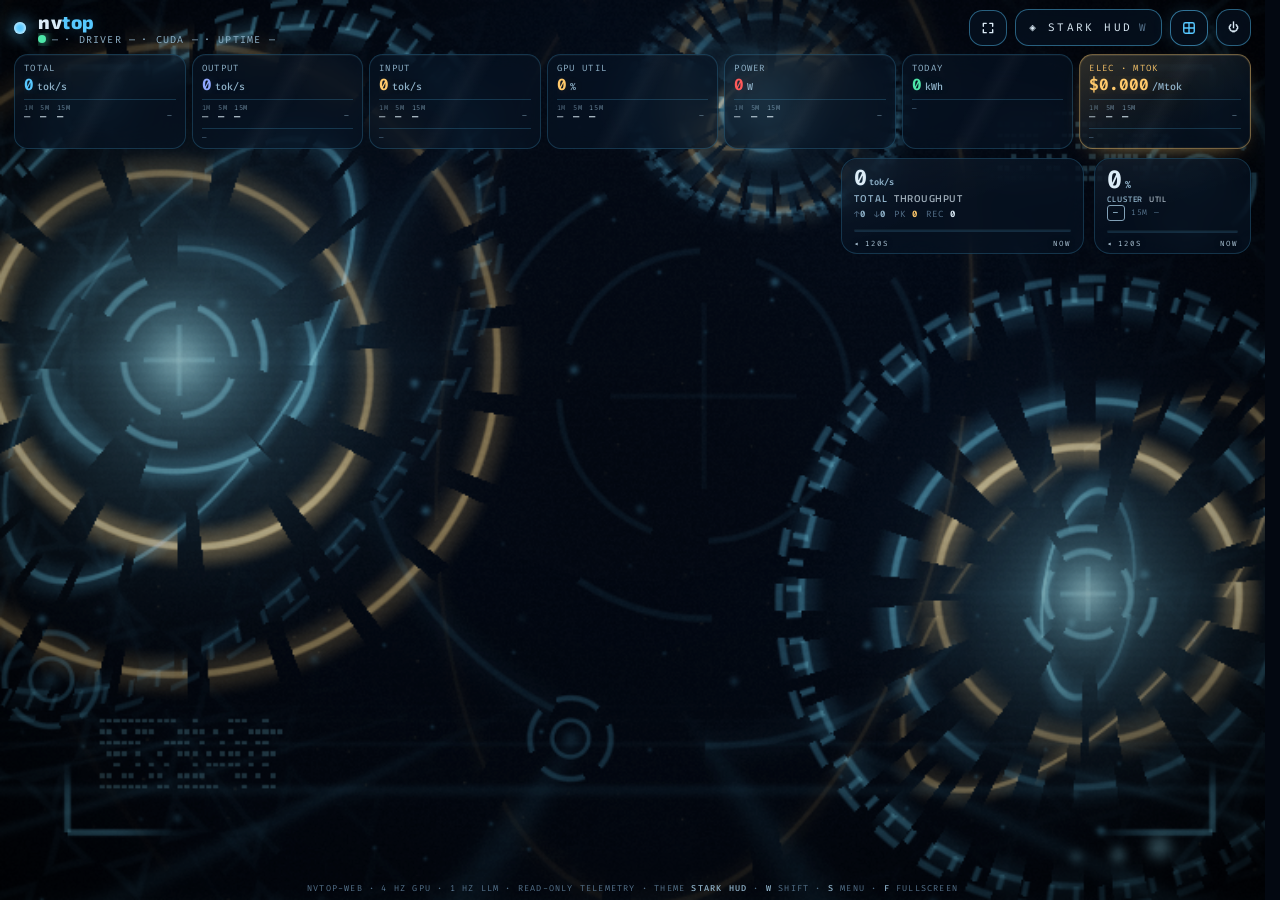
==== commit 0a3a08fb: "Equal KPI grid, RUB electricity with cloud comparator, all-time economics table - seven fixed grid t" ====
--- a/static/index.html
+++ b/static/index.html
@@ -128,9 +128,9 @@
 #hostline{display:contents}
 #hostline span{flex:none;white-space:nowrap}
 .hdr-btns{grid-area:btns;display:flex;align-items:center;gap:8px}
-.kpis{grid-area:kpis;display:flex;gap:7px;flex-wrap:wrap;justify-content:flex-end;align-items:stretch;min-width:0}
+.kpis{grid-area:kpis;display:grid;grid-template-columns:repeat(7,minmax(0,1fr));gap:7px;align-items:stretch;min-width:0}
 .kpi{
-  background:var(--panel);border:1px solid var(--line);border-radius:calc(var(--radius)*.85);padding:8px 12px 7px;flex:none;
+  background:var(--panel);border:1px solid var(--line);border-radius:calc(var(--radius)*.85);padding:8px 10px 7px;min-width:0;
   backdrop-filter:blur(16px) saturate(1.06);position:relative;overflow:hidden;display:flex;flex-direction:column;
   box-shadow:inset 0 1px 0 rgba(255,255,255,.035);
   transition:background-color .7s,border-color .7s
@@ -140,7 +140,7 @@
 @keyframes shine{from{transform:translate3d(100%,0,0)}to{transform:translate3d(-100%,0,0)}}
 .kpi .lbl{font-family:var(--mono);font-size:9px;letter-spacing:1.3px;color:var(--muted);text-transform:uppercase;white-space:nowrap}
 .kpi .val{font-family:var(--mono);font-size:18px;font-weight:700;line-height:1.1;margin-top:2px;transition:color .7s;
-  white-space:nowrap;font-variant-numeric:tabular-nums;transform-origin:left center}
+  white-space:nowrap;font-variant-numeric:tabular-nums;transform-origin:left center;overflow:hidden;text-overflow:clip;min-width:0}
 /* Invisible sizer holding the widest value fmt() can emit ("888.8" + unit):
    the tile's width comes from it, so live digits never resize the tile. */
 .kpi .val.sz{visibility:hidden;height:0;margin:0;overflow:hidden;padding-right:4px;pointer-events:none}
@@ -263,13 +263,16 @@
 .spec.live{border-color:rgba(var(--accent-rgb),.22)}
 .spec.live .v{color:var(--accent)}
 .model-card .stats{display:grid;grid-template-columns:repeat(6,minmax(0,1fr));gap:6px}
-.model-card .economy{grid-column:1/-1;display:flex;align-items:baseline;gap:7px;flex-wrap:wrap;margin-top:5px;padding-top:6px;
-  border-top:1px solid var(--line-strong);font-family:var(--mono);font-size:8px;letter-spacing:.08em;color:var(--muted);text-transform:uppercase}
-.model-card .economy .ek{color:var(--faint);letter-spacing:.12em}
-.model-card .economy b{color:var(--accent2);font-size:11px;font-weight:700;letter-spacing:0;text-transform:none;font-variant-numeric:tabular-nums}
-.model-card .economy b.all{color:var(--text)}
-.model-card .economy .sub{color:var(--faint);font-size:7.5px;margin-left:auto;text-transform:none;letter-spacing:.04em}
-.model-card .economy .coal{color:var(--faint)}
+.model-card .economy{grid-column:1/-1;margin-top:5px;padding-top:6px;border-top:1px solid var(--line-strong);
+  font-family:var(--mono);font-size:8px;letter-spacing:.07em;color:var(--muted);text-transform:uppercase;min-width:0}
+.model-card .eco-grid{display:grid;grid-template-columns:minmax(88px,auto) minmax(66px,1fr) minmax(66px,1fr);
+  gap:2px 8px;align-items:baseline}
+.model-card .eco-grid .eh{color:var(--faint);font-size:7px;letter-spacing:.13em;text-align:left}
+.model-card .eco-grid .ek{color:var(--faint);letter-spacing:.11em;white-space:nowrap}
+.model-card .eco-grid b{font-weight:700;letter-spacing:0;text-transform:none;font-size:11px;font-variant-numeric:tabular-nums}
+.model-card .eco-grid [data-role^="eco-el"]{color:var(--good)}
+.model-card .eco-grid [data-role^="eco-cl"]{color:var(--accent2)}
+.model-card .economy .sub{display:block;margin-top:3px;color:var(--faint);font-size:7.5px;text-transform:none;letter-spacing:.03em;white-space:nowrap;overflow:hidden;text-overflow:ellipsis}
 .model-card .stat .v{font-family:var(--mono);font-size:15px;font-weight:700;white-space:nowrap;overflow:hidden;text-overflow:ellipsis}
 .model-card .stat .l{font-family:var(--mono);font-size:8px;color:var(--muted);letter-spacing:1px;text-transform:uppercase;white-space:nowrap;overflow:hidden;text-overflow:ellipsis}
 .model-card .spark{margin-top:8px;height:28px;display:block;width:100%}
@@ -624,7 +627,7 @@
 @container chartcard (max-width:210px){ .chart-card .h-sub .hn,.chart-card .hero-sub .hn{display:none} }
 @media(max-width:1470px){
   header.top{grid-template-columns:minmax(0,1fr) auto;grid-template-areas:"brand btns" "kpis kpis";row-gap:8px}
-  .kpis{justify-content:space-between}
+  .kpis{gap:6px}
   .kpi{padding:7px 9px 6px}
   .kpi .val{font-size:16px}
   .kpi .lavg{gap:7px}
@@ -835,7 +838,7 @@
         <div class="lavg" id="lavg-pwr" title="Load average — exponential moving averages over 1 / 5 / 15 minutes (uptime semantics)"><span><s>1m</s><b>—</b></span><span><s>5m</s><b>—</b></span><span><s>15m</s><b>—</b></span><em>–</em></div></div>
       <div class="kpi c-good"><div class="lbl" data-unit="kWh">Today</div><div class="val" id="kpi-kwh">0<span class="unit">kWh</span></div><div class="val sz" aria-hidden="true">888.8<span class="unit">tok/s</span></div>
         <div class="foot" id="foot-kwh">—</div></div>
-      <div class="kpi money"><div class="lbl" data-unit="$/Mtok">Cost · Mtok</div><div class="val" id="kpi-cost">$0.000<span class="unit">/Mtok</span></div><div class="val sz" aria-hidden="true">$8 888<span class="unit">/Mtok</span></div>
+      <div class="kpi money"><div class="lbl" data-unit="₽/Mtok">Elec · Mtok</div><div class="val" id="kpi-cost">$0.000<span class="unit">/Mtok</span></div><div class="val sz" aria-hidden="true">$8 888<span class="unit">/Mtok</span></div>
         <div class="lavg" id="lavg-cost" title="Electrical cost per million tokens — sustained averages over 1 / 5 / 15 minutes"><span><s>1m</s><b>—</b></span><span><s>5m</s><b>—</b></span><span><s>15m</s><b>—</b></span><em>–</em></div>
         <div class="foot" id="foot-cost">—</div></div>
     </div>
@@ -890,9 +893,9 @@
   <div class="tm-list"></div>
 </div>
 
-<script src="/static/themes/runner.js?v=20261105a"></script>
+<script src="/static/themes/runner.js?v=20261105e"></script>
 <script>
-const ASSET_VER = '20261105a';
+const ASSET_VER = '20261105e';
 const $ = (id) => document.getElementById(id);
 const setHTML = (el, html) => {
   if (el.__nvtopHTML !== html){ el.innerHTML = html; el.__nvtopHTML = html; }
@@ -1699,9 +1702,11 @@
       <div class="stat"><div class="v" data-role="wait">0</div><div class="l">queue</div></div>
       <div class="stat"><div class="v" data-role="kv">0%</div><div class="l">kv</div></div>
       <div class="economy" data-role="economy" hidden>
-        <span class="ek">api equiv</span><b data-role="eco-load">—</b><span class="coal">this load</span>
-        <span class="rl-sep"></span>
-        <span class="ek">all-time</span><b class="all" data-role="eco-all">—</b><span class="coal">·</span><span class="coal" data-role="eco-vol">—</span>
+        <div class="eco-grid">
+          <span></span><span class="eh">this load</span><span class="eh">all-time</span>
+          <span class="ek">electricity ₽</span><b data-role="eco-el-load">—</b><b data-role="eco-el-all">—</b>
+          <span class="ek">DS4.1F cloud $</span><b data-role="eco-cl-load">—</b><b data-role="eco-cl-all">—</b>
+        </div>
         <span class="sub" data-role="eco-sub"></span>
       </div>
     </div>
@@ -1754,20 +1759,36 @@
   if (eco){
     const pin = api ? Number(api.in_usd_mtok) || 0 : 0;
     const pout = api ? Number(api.out_usd_mtok) || 0 : 0;
-    const money = (v) => v >= 1000 ? v.toLocaleString('en-US', {maximumFractionDigits: 0})
-                                   : v >= 10 ? v.toFixed(0) : v.toFixed(2);
-    const loadCost = ((m.prompt_tokens_total || 0) * pin + (m.generation_tokens_total || 0) * pout) / 1e6;
-    const allCost = at ? (at.in * pin + at.out * pout) / 1e6 : 0;
+    const usdMoney = (v) => v < 0.01 && v > 0 ? '<0.01' : v >= 1000 ? (v / 1000).toFixed(1) + 'k'
+      : v >= 10 ? v.toFixed(0) : v.toFixed(2);
+    const rubMoney = (v) => v >= 1000 ? (v / 1000).toFixed(1) + 'k'
+      : v >= 10 ? v.toFixed(0) : v.toFixed(1);
+    const lc = (lastSnap.totals.cost || {});
+    const dayRate = Number(lc.rub_per_mtok_today) || 0;
+    const monthRate = Number(lc.rub_per_mtok_month) || 0;
+    const rubRate = monthRate || dayRate || 0;
+    const loadRate = dayRate || rubRate || 0;
+    const cloudLoad = ((m.prompt_tokens_total || 0) * pin + (m.generation_tokens_total || 0) * pout) / 1e6;
+    const cloudAll = at ? (at.in * pin + at.out * pout) / 1e6 : 0;
+    const elLoad = Math.min(loadRate * tokTotal / 1e6, Number(lc.rub_today) || Infinity);
+    const elAll = at ? Math.min(rubRate * at.total / 1e6, Number(lc.rub_month) || Infinity) : 0;
+    const rubPerMtok = rubRate;
     eco.hidden = !(api && m.healthy && tokTotal > 0);
     if (!eco.hidden){
-      Q('[data-role="eco-load"]').textContent = '$' + money(loadCost);
-      Q('[data-role="eco-all"]').textContent = at ? '$' + money(allCost) : '—';
-      Q('[data-role="eco-vol"]').textContent = at ? `${fmtCompact(at.total)} tok` : '';
-      Q('[data-role="eco-sub"]').textContent = `peak list · $${pin.toFixed(2)} in / $${pout.toFixed(2)} out per Mtok`;
-      eco.title = `Reference: ${api.model} official list price, peak, cache-miss inputs`
-        + ` (off-peak $${api.offpeak_in_usd_mtok}/$${api.offpeak_out_usd_mtok}; ${api.source}, checked ${api.checked})\n`
-        + `this load: ${fmtCompact(tokTotal)} tok (${fmtCompact(m.prompt_tokens_total||0)} in / ${fmtCompact(m.generation_tokens_total||0)} out)\n`
-        + (at ? `all-time since ${at.since.slice(0,10)}: ${fmtCompact(at.total)} tok (${fmtCompact(at.in)} in / ${fmtCompact(at.out)} out)` : '');
+      Q('[data-role="eco-el-load"]').textContent = '₽' + rubMoney(elLoad);
+      Q('[data-role="eco-el-all"]').textContent = at ? '₽' + rubMoney(elAll) : '—';
+      Q('[data-role="eco-cl-load"]').textContent = '$' + usdMoney(cloudLoad);
+      Q('[data-role="eco-cl-all"]').textContent = at ? '$' + usdMoney(cloudAll) : '—';
+      Q('[data-role="eco-sub"]').textContent =
+        `${fmtCompact(tokTotal)} tok this load · ${at ? fmtCompact(at.total) + ' all-time · ' : ''}FX ${Number((lc.usd_rub)||0).toFixed(2)} ₽/$`;
+      eco.title = `Electricity (₽) is the measured marginal cost of serving these tokens`
+        + (rubPerMtok ? `, valued at the realised ₽${rubPerMtok.toFixed(2)}/Mtok (month or day energy spend ÷ tokens served; marginal ₽${Number(lc.rate_rub||0).toFixed(2)}/kWh)` : '')
+        + `\nDS4.1F cloud ($) is the same token mix priced at official list ${'$'}${pin.toFixed(2)}/Mtok in, ${'$'}${pout.toFixed(2)}/Mtok out (peak, cache-miss; off-peak halves)`
+        + `\nthis load: ${fmtCompact(m.prompt_tokens_total||0)} in / ${fmtCompact(m.generation_tokens_total||0)} out`
+        + (at ? `\nall-time since ${at.since.slice(0,10)}: ${fmtCompact(at.in)} in / ${fmtCompact(at.out)} out`
+               + (at.energy_rub > 0.02 ? ` · metered ${at.energy_kwh.toFixed(2)} kWh / ₽${at.energy_rub.toFixed(2)}` : '') : '')
+        + `\nfx ${Number((lastSnap.totals.cost||{}).usd_rub || 0).toFixed(2)} ₽/$ (CBR ${(lastSnap.totals.cost||{}).fx_date || '—'})`
+        + `\n${api.source}, checked ${api.checked}`;
     }
   }
   const led = Q('[data-role="ledger"]');
@@ -2191,27 +2212,54 @@
      Per-direction for the direction cards, blended for this instrument. */
   const fx = Number(cost.usd_rub) || 0;
   const rateRub = Number(cost.rate_rub) || 0;
-  const mount = (watts, tps) => (fx > 1 && rateRub > 0 && watts > 0 && tps > 2)
-      ? (watts / 1000) * rateRub / (tps * 0.0036) / fx : null;
   const usdFmt = (v) => v == null ? '—' : '$' + (v >= 10 ? v.toFixed(1) : v >= 1 ? v.toFixed(2) : v.toFixed(3));
   const win = (channel, i) => (Array.isArray(lav[channel]) && lav[channel][i]) || 0;
   const pWin = (i) => win('power', i) || t.power_draw_w || 0;
-  const usdIn = mount(pWin(2), win('input', 2) || t.input_tps);
-  const usdOut = mount(pWin(2), win('output', 2) || t.output_tps);
-  const costTri = [0, 1, 2].map(i => mount(pWin(i), win('tps', i) || t.total_tps));
-  const costNow = costTri[0];
-  setKpi('kpi-cost', `${usdFmt(costNow)}<span class="unit">/Mtok</span>`, 'cost', costNow || 0);
-  setLavg('lavg-cost', costTri, usdFmt);
-  setFoot('foot-cost', `in <b>${usdFmt(usdIn)}</b> · out <b>${usdFmt(usdOut)}</b>`);
-  const usdTip = `\n$/Mtok = sustained W × marginal ${sym}/kWh ÷ sustained tok/s ÷ ${fx.toFixed(2)} ${sym}/$ (CBR ${cost.fx_date || '—'})`;
+  const rubWhole = (v) => v == null ? '—' : '₽' + (v >= 1000 ? Math.round(v).toLocaleString('en-US') : v.toFixed(v >= 10 ? 0 : 1));
+  /* Electricity is billed in roubles; the cloud comparison is billed in dollars.
+     Electricity ₽/Mtok is *realised*: accumulated energy spend ÷ accumulated
+     tokens, so idle burn is amortised instead of producing fantasy rates.
+     The 1/5/15 windows tighten as their sampling coverage matures. */
+  const dayRate = Number(cost.rub_per_mtok_today) || null;
+  const monthRate = Number(cost.rub_per_mtok_month) || null;
+  const rateTriRaw = Array.isArray(cost.rate_tri) ? cost.rate_tri : [null, null, null];
+  const fallbackRate = rateTriRaw.find(v => v != null) || dayRate || monthRate || NaN;
+  const rubTri = [0, 1, 2].map(i => rateTriRaw[i] != null ? rateTriRaw[i] : fallbackRate);
+  const rubFmt = (v) => v == null || isNaN(v) ? '—' : '₽' + (v >= 1000 ? Math.round(v).toLocaleString('en-US')
+      : v >= 10 ? v.toFixed(0) : v >= 1 ? v.toFixed(1) : v.toFixed(2));
+  setKpi('kpi-cost', `${rubFmt(rubTri[0])}<span class="unit">/Mtok</span>`, 'cost', rubTri[0] || 0);
+  setLavg('lavg-cost', rubTri, rubFmt);
+  const apiPricing = (snap.totals && snap.totals.official_api) || null;
+  const apiIn = apiPricing ? Number(apiPricing.in_usd_mtok) || 0 : 0;
+  const apiOut = apiPricing ? Number(apiPricing.out_usd_mtok) || 0 : 0;
+  const atMix = (lastSnap && lastSnap.totals && lastSnap.totals.alltime) || null;
+  const cloudBlend = (i) => {
+    if (!apiPricing) return null;
+    const ti = win('input', i) || (i === 2 ? t.input_tps : 0);
+    const to = win('output', i) || (i === 2 ? t.output_tps : 0);
+    const den = ti + to;
+    if (den > 3) return (ti * apiIn + to * apiOut) / den;
+    if (atMix && atMix.in + atMix.out > 0) return (atMix.in * apiIn + atMix.out * apiOut) / (atMix.in + atMix.out);
+    return null;
+  };
+  const cloudRate = cloudBlend(2);
+  const elecUsd = (rubTri[2] != null && fx > 1) ? rubTri[2] / fx : null;
+  const mult = (cloudRate != null && elecUsd && elecUsd > 0.0005) ? cloudRate / elecUsd : null;
+  setFoot('foot-cost', cloudRate != null
+    ? `cloud <b>${usdFmt(cloudRate)}</b>${mult != null ? ` · <b>${mult >= 10 ? mult.toFixed(0) : mult.toFixed(1)}×</b>` : ''}`
+    : `cloud <b>—</b>`);
+  const usdTip = `\nELECTRICITY ₽/Mtok = sustained W × marginal ${sym}/kWh ÷ sustained tok/s`
+      + `\nCLOUD $/Mtok = DS4.1F list $${apiIn.toFixed(2)} in / $${apiOut.toFixed(2)} out (peak, cache-miss); off-peak halves`
+      + (fx > 1 ? `\n₽${rubWhole(rubTri[2] || 0)}/Mtok electricity ≈ ${'$' + ((rubTri[2] || 0) / fx).toFixed(2)}/Mtok at ${fx.toFixed(2)} ₽/$` : '');
   const fc = $('foot-cost');
-  if (fc) fc.title = 'Blended cost per million tokens; per-direction 15 min figures below' + usdTip;
+  if (fc) fc.title = 'Electricity (₽) is what the rig burns; cloud (\$) is what the same tokens would bill at DeepSeek V4.1 Flash list price' + usdTip;
   const box = $('kpi-cost').closest('.kpi');
   if (box && cost.rates && cost.rates.length === 3){
     box.title = `Token economics · ${cost.place || ''} · ${cost.category || ''} · ${cost.period || ''}\n`
       + `marginal ${rateRub.toFixed(2)} ${sym}/kWh · bands ≤${(cost.band_limits[0]).toFixed(0)} kWh @ ${cost.rates[0].toFixed(2)}, `
       + `≤${(cost.band_limits[1]).toFixed(0)} @ ${cost.rates[1].toFixed(2)}, above @ ${cost.rates[2].toFixed(2)}\n`
-      + `per Mtok: blended ${usdFmt(costTri[2])} · input ${usdFmt(usdIn)} · output ${usdFmt(usdOut)}\n`
+      + `per Mtok electricity: 15m ${rubWhole(rubTri[2])} · 1m ${rubWhole(rubTri[0])}`
+      + (fx > 1 ? ` (≈ ${'$'}${((rubTri[2] || 0) / fx).toFixed(2)}/Mtok)` : '') + `\n`
       + `today ${sym}${Number(cost.rub_today || 0).toFixed(0)} · ${Number(cost.kwh_today || 0).toFixed(1)} kWh · ${sym}${fmt(cost.rub_hour, 1)}/h`
       + ` · month ${sym}${Number(cost.rub_month || 0).toFixed(0)} (${Number(cost.kwh_month || 0).toFixed(0)} kWh)`
       + ` · projection ${sym}${Number(cost.rub_month_projected || 0).toFixed(0)}`
